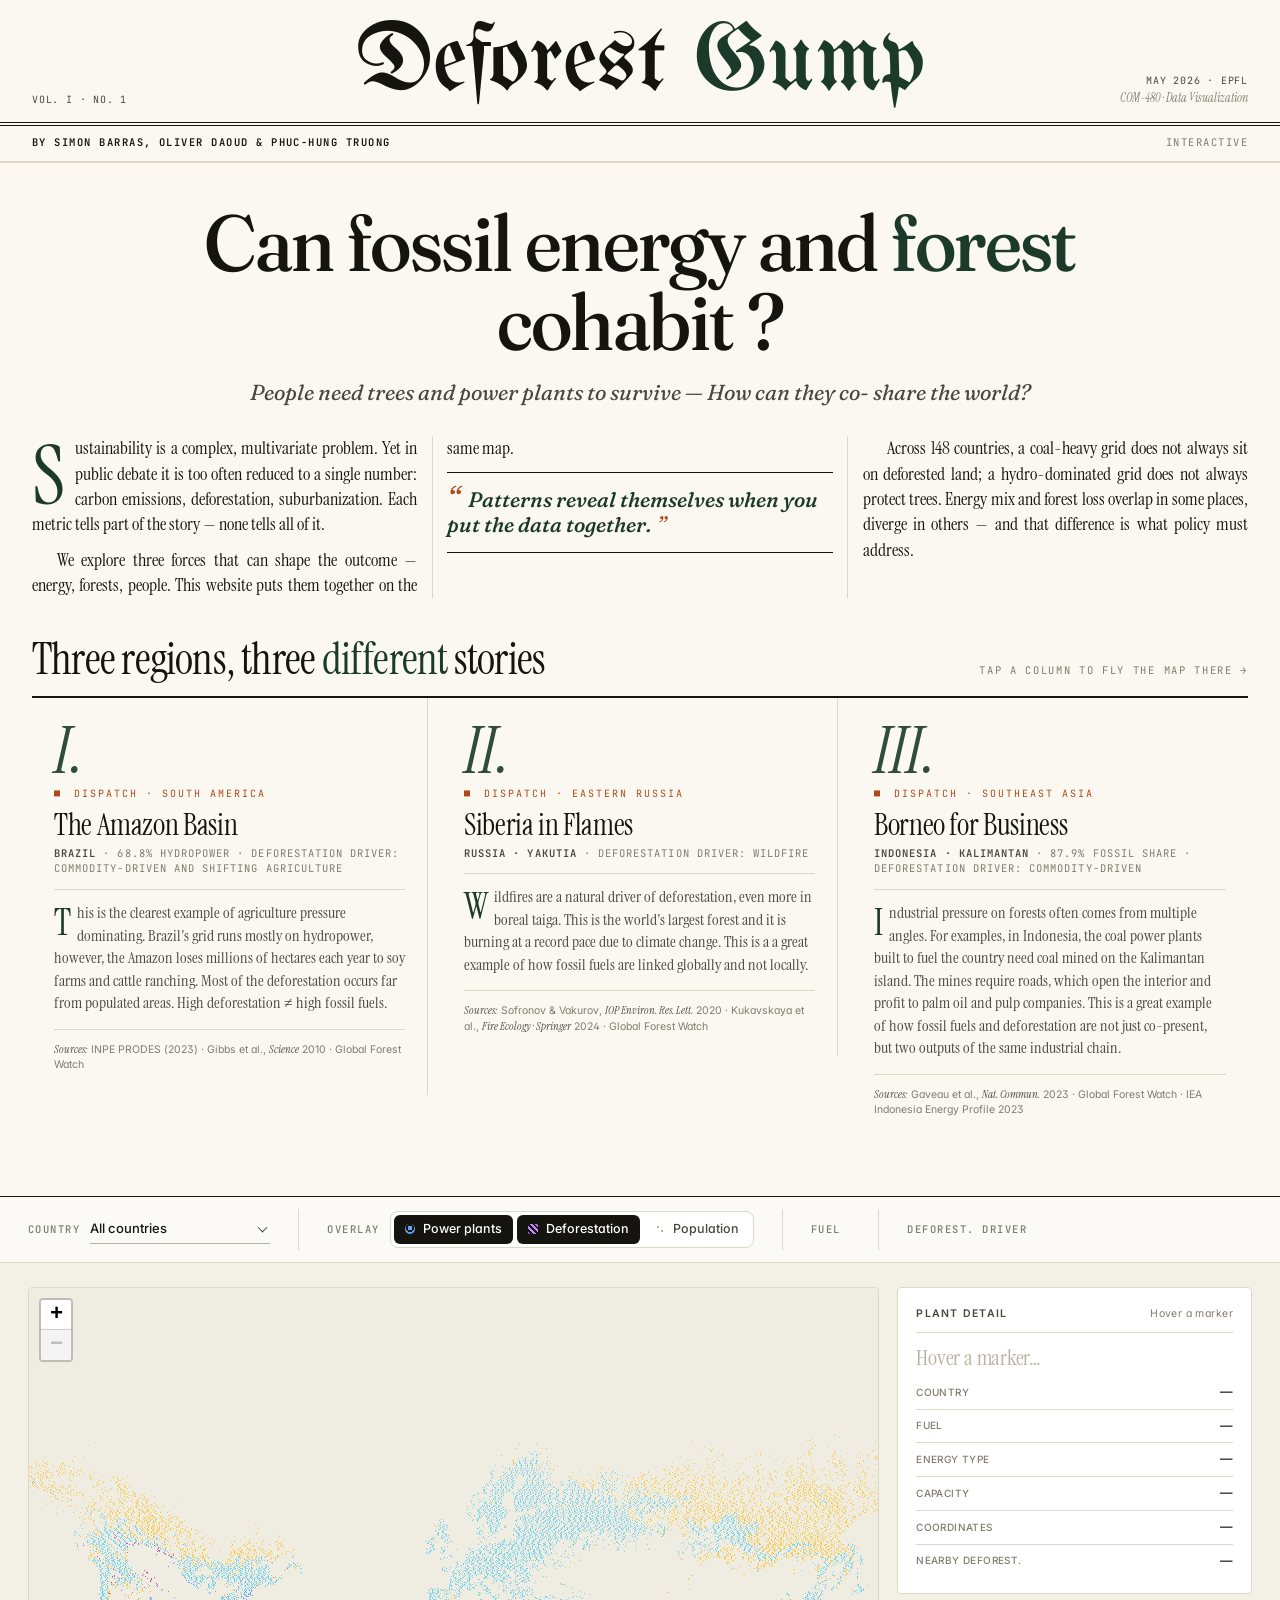
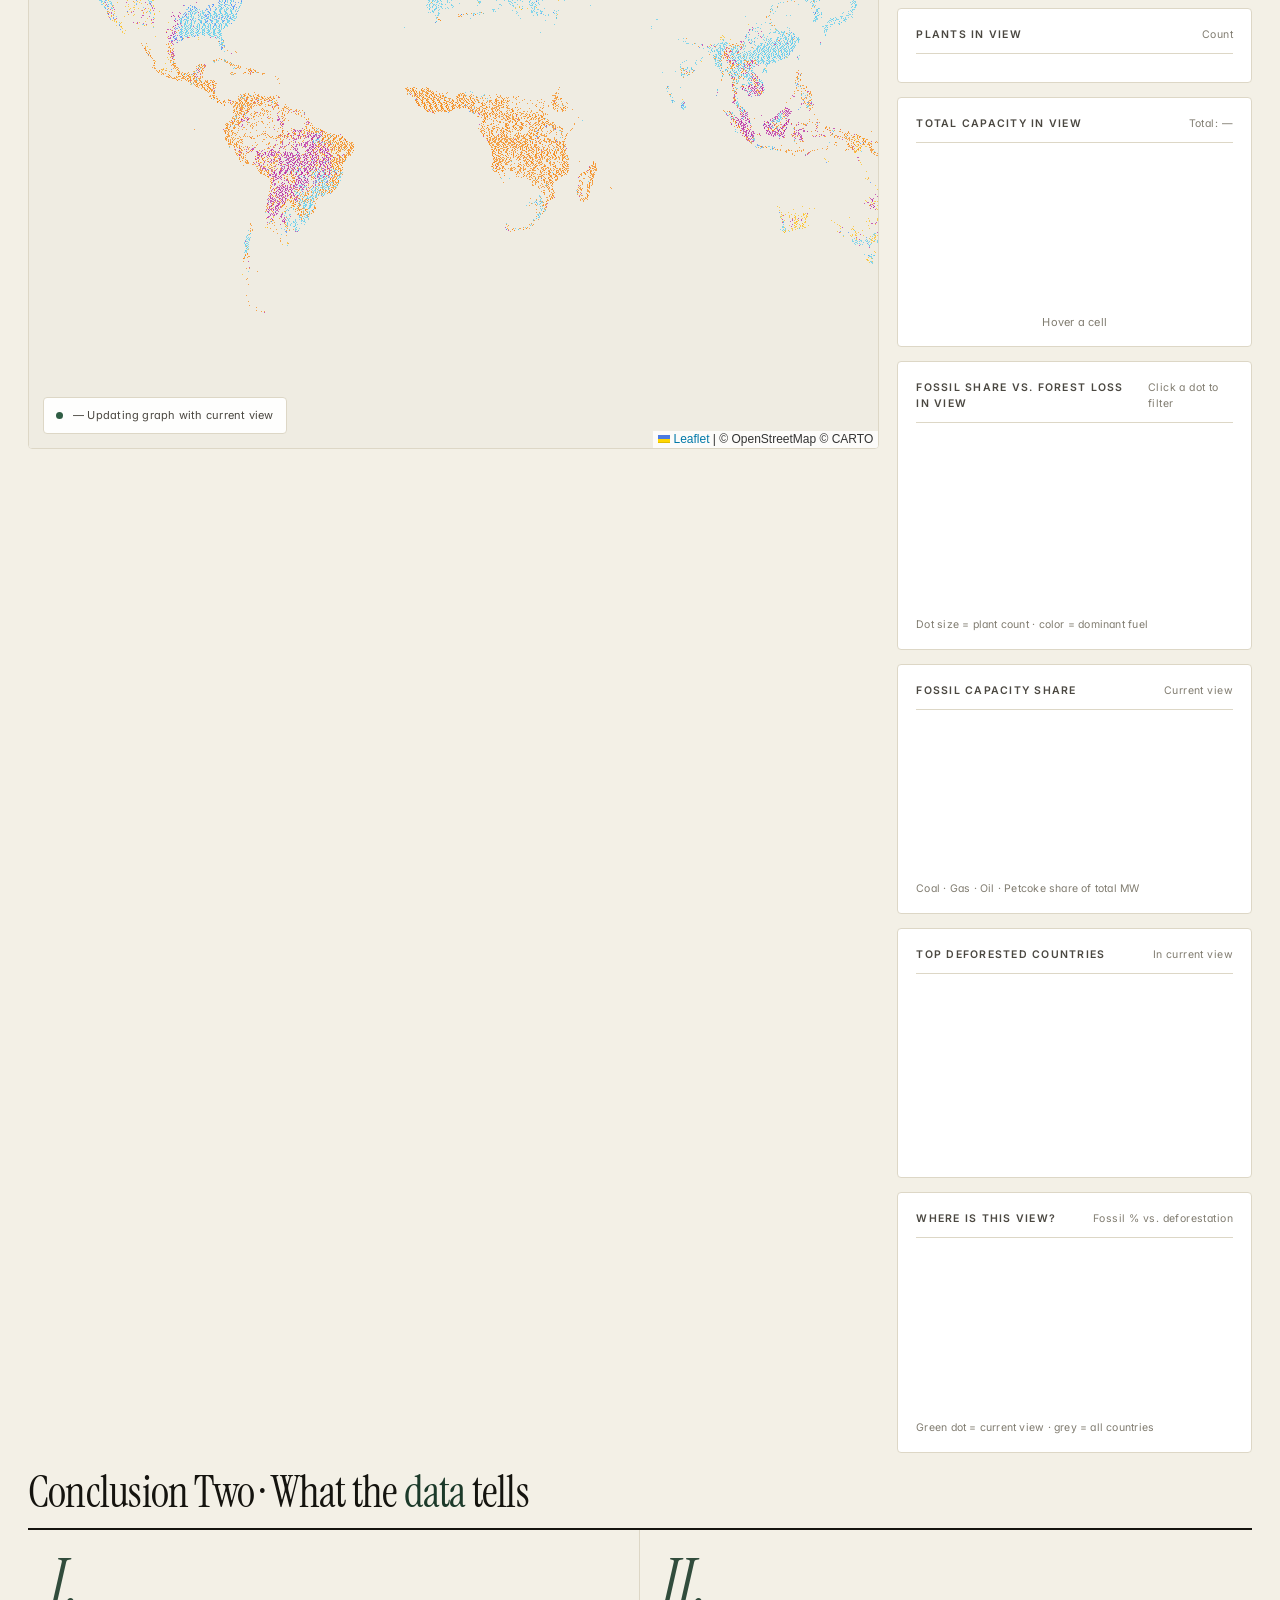
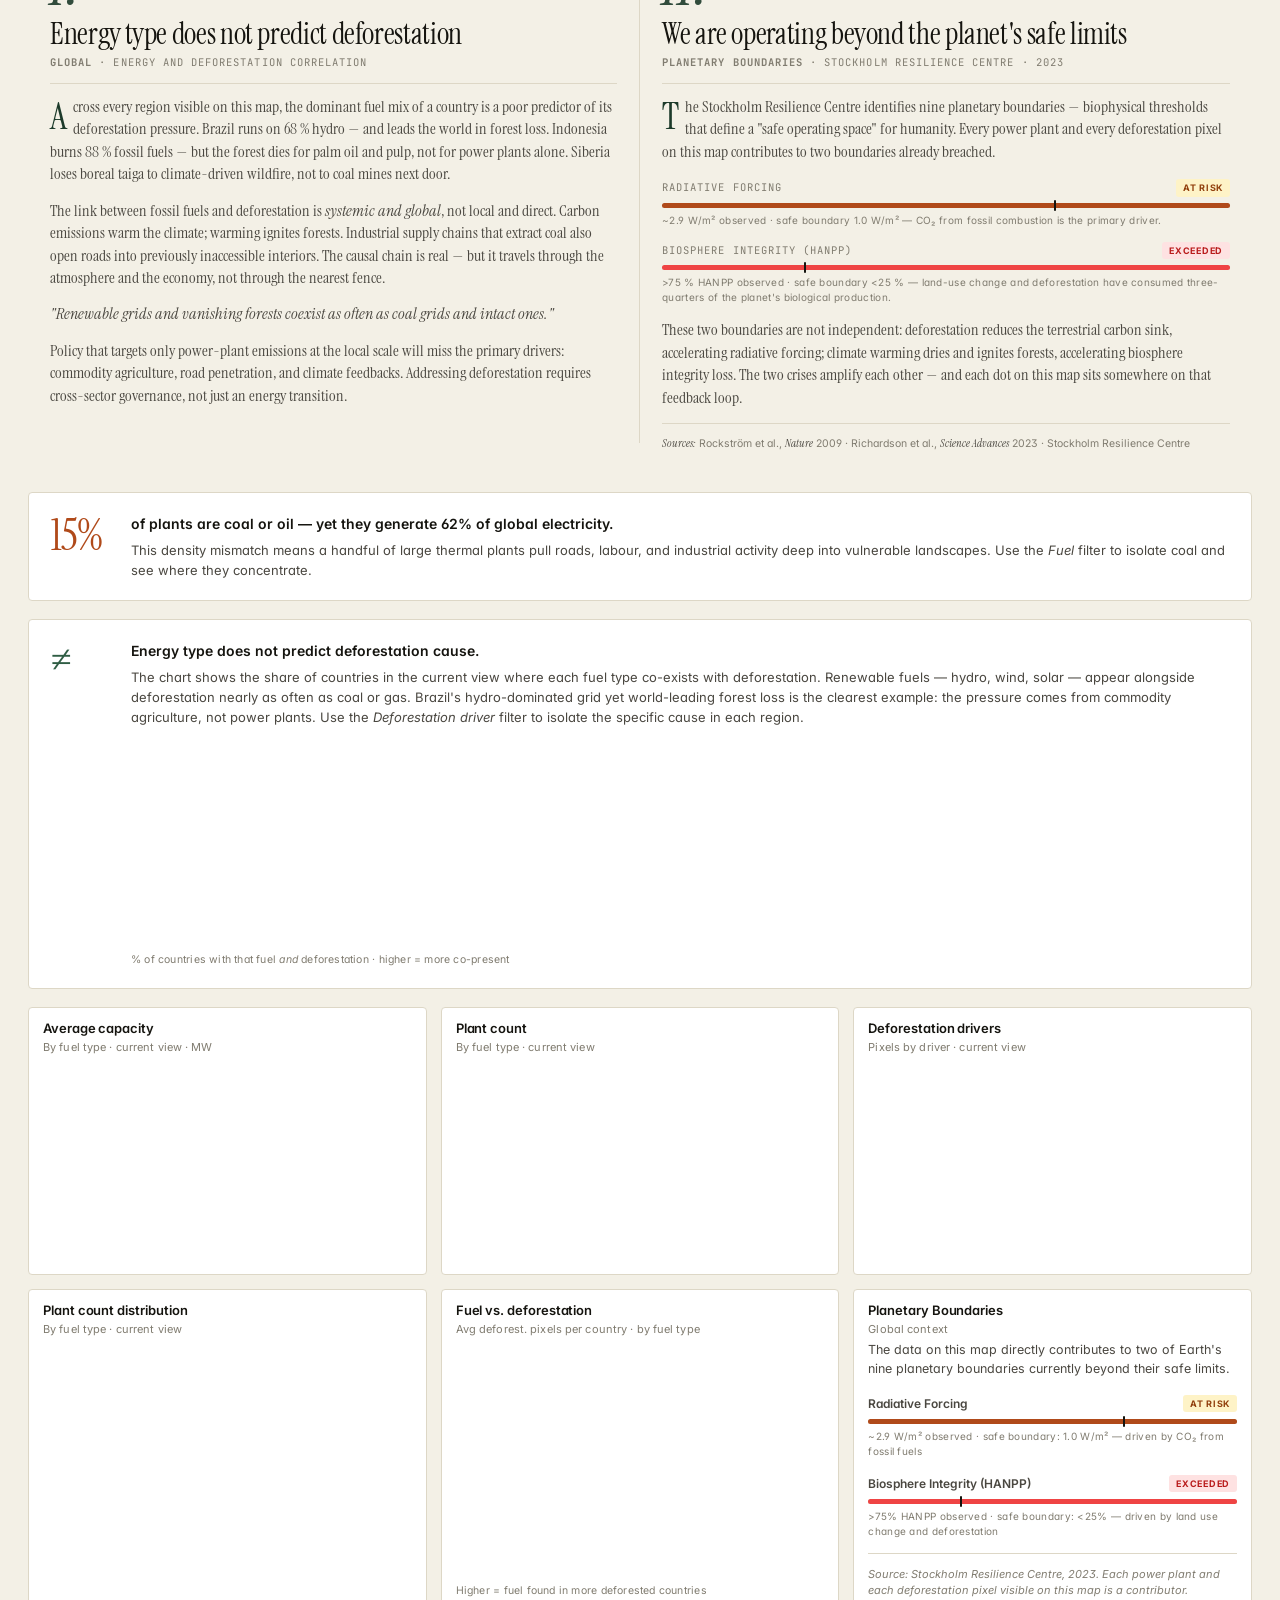
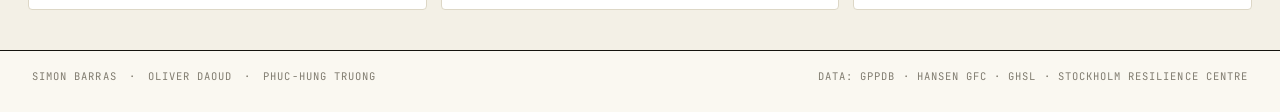
==== web/index.html @ 336debd8 "m" ====
<!doctype html>
<html lang="en">
  <head>
    <meta charset="utf-8" />
    <meta name="viewport" content="width=device-width, initial-scale=1.0" />
    <title>Deforest Gump · The Forest Dispatch</title>
    <meta
      name="author"
      content="Simon Barras, Oliver Daoud, Phuc-hung Truong"
    />

    <link rel="preconnect" href="https://fonts.googleapis.com" />
    <link rel="preconnect" href="https://fonts.gstatic.com" crossorigin />
    <link
      href="https://fonts.googleapis.com/css2?family=Fraunces:ital,opsz,wght@0,9..144,400;0,9..144,500;0,9..144,600;0,9..144,700;1,9..144,400;1,9..144,500;1,9..144,600&family=Instrument+Serif:ital@0;1&family=Inter:wght@400;500;600;700&family=JetBrains+Mono:wght@400;500&family=UnifrakturMaguntia&display=swap"
      rel="stylesheet"
    />
    <link
      rel="stylesheet"
      href="https://unpkg.com/leaflet@1.9.4/dist/leaflet.css"
    />
    <link rel="stylesheet" href="lib/leaflet.css" />
    <link rel="stylesheet" href="style.css" />
  </head>

  <body>
    <!-- Loading overlay -->
    <div id="loading">
      <div class="spinner"></div>
      <span>Loading power plant data…</span>
    </div>

    <!-- ── Newspaper Masthead ────────────────────────────────────────── -->
    <header class="masthead" data-screen-label="00 Masthead">
      <!-- Legacy nodes kept for any JS hooks -->
      <div class="brand">
        <span class="brand-name">Deforest <em>Gump</em></span>
      </div>
      <div class="masthead-meta">
        <span>EPFL · COM-480</span>
        <span class="meta-dot"></span>
        <span>2026</span>
      </div>

      <!-- The visible newspaper masthead -->
      <div class="paper-masthead" aria-hidden="false">
        <div class="pm-side">Vol.&nbsp;I · No.&nbsp;1<br /></div>
        <h1 class="pm-title">Deforest <em>Gump</em></h1>
        <div class="pm-side right">
          May&nbsp;2026 · EPFL<br />
          <em>COM-480 · Data Visualization</em>
        </div>
      </div>

      <div class="byline-strip">
        <div class="by">
          <strong
            >BY&nbsp;SIMON&nbsp;BARRAS,&nbsp;OLIVER&nbsp;DAOUD&nbsp;&amp;&nbsp;PHUC-HUNG&nbsp;TRUONG</strong
          >
        </div>
        <div class="meta">
          <span>Interactive</span>
        </div>
      </div>
    </header>

    <!-- ── Hero: Data Story as newspaper article ────────────────────── -->
    <div class="hero-section">
      <article class="article" data-screen-label="01 Data Story">
        <div class="headline-block">
          <h2 class="article-headline">
            Can fossil energy and <em>forest</em> cohabit ?
          </h2>
          <p class="article-deck">
            People need trees and power plants to survive — How can they co-
            share the world?
          </p>
        </div>

        <div class="article-body">
          <p class="lead dropcap">
            Sustainability is a complex, multivariate problem. Yet in public
            debate it is too often reduced to a single number: carbon emissions,
            deforestation, suburbanization. Each metric tells part of the story
            — none tells all of it.
          </p>
          <p>
            We explore three forces that can shape the outcome — energy,
            forests, people. This website puts them together on the same map.
          </p>

          <blockquote class="pullquote">
            Patterns reveal themselves when you put the data together.
          </blockquote>

          <p>
            Across 148 countries, a coal-heavy grid does not always sit on
            deforested land; a hydro-dominated grid does not always protect
            trees. Energy mix and forest loss overlap in some places, diverge in
            others — and that difference is what policy must address.
          </p>
        </div>

        <!-- ── Field reports (formerly story acts) ─────────────────── -->
        <section class="dispatches" data-screen-label="02 Field Reports">
          <div class="dispatches-head">
            <h3>Three regions, three <em>different</em> stories</h3>
            <span class="hint">Tap a column to fly the map there →</span>
          </div>

          <div class="dispatches-grid story-acts">
            <button
              class="dispatch act-card"
              data-lat="-5"
              data-lng="-55"
              data-zoom="5"
              data-country="Brazil"
            >
              <div class="dispatch-roman"><em>I.</em></div>
              <div class="dispatch-tag">Dispatch · South America</div>
              <h4 class="dispatch-title act-title">The Amazon Basin</h4>
              <div class="dispatch-dateline">
                <strong>Brazil</strong> · 68.8% hydropower · Deforestation
                driver: Commodity-driven and shifting agriculture
              </div>
              <p class="dispatch-desc act-desc">
                This is the clearest example of agriculture pressure dominating.
                Brazil's grid runs mostly on hydropower, however, the Amazon
                loses millions of hectares each year to soy farms and cattle
                ranching. Most of the deforestation occurs far from populated
                areas. High deforestation ≠ high fossil fuels.
              </p>
              <p class="dispatch-source act-source">
                <em>Sources:</em> INPE PRODES (2023) · Gibbs et al.,
                <em>Science</em> 2010 · Global Forest Watch
              </p>
              <span class="dispatch-cta">Read on the map →</span>
            </button>

            <button
              class="dispatch act-card"
              data-lat="62"
              data-lng="120"
              data-zoom="4"
              data-country="Russia"
              data-overlays="deforest"
            >
              <div class="dispatch-roman"><em>II.</em></div>
              <div class="dispatch-tag">Dispatch · Eastern Russia</div>
              <h4 class="dispatch-title act-title">Siberia in Flames</h4>
              <div class="dispatch-dateline">
                <strong>Russia · Yakutia</strong> · Deforestation driver:
                Wildfire
              </div>
              <p class="dispatch-desc act-desc">
                Wildfires are a natural driver of deforestation, even more in
                boreal taiga. This is the world's largest forest and it is
                burning at a record pace due to climate change. This is a a
                great example of how fossil fuels are linked globally and not
                locally.
              </p>
              <p class="dispatch-source act-source">
                <em>Sources:</em> Sofronov &amp; Vakurov,
                <em>IOP&nbsp;Environ.&nbsp;Res.&nbsp;Lett.</em> 2020 ·
                Kukavskaya et al., <em>Fire&nbsp;Ecology · Springer</em> 2024 ·
                Global Forest Watch
              </p>
              <span class="dispatch-cta">Read on the map →</span>
            </button>

            <button
              class="dispatch act-card"
              data-lat="0"
              data-lng="115"
              data-zoom="5"
              data-country="Indonesia"
              data-overlays="plants,deforest"
            >
              <div class="dispatch-roman"><em>III.</em></div>
              <div class="dispatch-tag">Dispatch · Southeast Asia</div>
              <h4 class="dispatch-title act-title">Borneo for Business</h4>
              <div class="dispatch-dateline">
                <strong>Indonesia · Kalimantan</strong> · 87.9% fossil share ·
                Deforestation driver: Commodity-driven
              </div>
              <p class="dispatch-desc act-desc">
                Industrial pressure on forests often comes from multiple angles.
                For examples, in Indonesia, the coal power plants built to fuel
                the country need coal mined on the Kalimantan island. The mines
                require roads, which open the interior and profit to palm oil
                and pulp companies. This is a great example of how fossil fuels
                and deforestation are not just co-present, but two outputs of
                the same industrial chain.
              </p>
              <p class="dispatch-source act-source">
                <em>Sources:</em> Gaveau et al., <em>Nat.&nbsp;Commun.</em> 2023
                · Global Forest Watch · IEA Indonesia Energy Profile 2023
              </p>
              <span class="dispatch-cta">Read on the map →</span>
            </button>
          </div>
        </section>
      </article>
    </div>
    <!-- /.hero-section -->

    <!-- ── Toolbar / filters ─────────────────────────────────────────────── -->
    <div id="controls" class="toolbar">
      <div class="tool">
        <span class="tool-label">Country</span>
        <div class="select-wrap">
          <select id="country-select">
            <option value="ALL">All countries</option>
          </select>
        </div>
      </div>

      <div class="tool-divider"></div>

      <div class="tool">
        <span class="tool-label">Overlay</span>
        <div class="toggle-row toggle-group">
          <button id="plants-toggle" class="tgl active" data-overlay="plants">
            <span class="glyph toggle-icon"></span>
            Power plants
            <span class="toggle-pill"></span>
          </button>
          <button id="deforest-toggle" class="tgl" data-overlay="deforest">
            <span class="glyph toggle-icon"></span>
            Deforestation
            <span class="toggle-pill"></span>
          </button>
          <button id="population-toggle" class="tgl" data-overlay="population">
            <span class="glyph toggle-icon"></span>
            Population
            <span class="toggle-pill"></span>
          </button>
        </div>
      </div>

      <div class="tool-divider" id="fuel-divider"></div>

      <div class="tool" id="fuel-tool">
        <span class="tool-label">Fuel</span>
        <div class="chips fuel-chips" id="fuel-chips">
          <!-- populated by JS -->
        </div>
      </div>

      <div class="tool-divider hidden" id="driver-divider"></div>
      <div class="tool driver-tool hidden" id="driver-tool">
        <span class="tool-label">Deforest. driver</span>
        <div class="chips" id="driver-chips"></div>
      </div>

      <div class="tool-divider hidden" id="population-divider"></div>
      <div class="tool hidden" id="population-tool">
        <span class="tool-label">Population</span>
        <div class="pop-filter">
          <div class="pop-gradient-wrap">
            <div class="pop-gradient-bar" id="pop-gradient-bar"></div>
            <input
              type="range"
              id="population-slider"
              class="pop-slider"
              min="0"
              max="100"
              value="0"
              step="1"
            />
          </div>
          <span class="pop-threshold-label" id="pop-threshold-label">All</span>
        </div>
      </div>
    </div>

    <main>
      <!-- ── Map + side panel ────────────────────────────────────────────── -->
      <section class="top-row">
        <div id="map-wrapper" class="map-card">
          <div id="map"></div>
          <div class="map-foot">
            <span class="pulse"></span>
            <span
              ><span id="visible-count">—</span> Updating graph with current
              view</span
            >
          </div>
        </div>

        <div id="side-panel" class="side">
          <div class="panel-card card" id="plant-detail-card">
            <div class="card-head">
              <h3 class="card-title">Plant detail</h3>
              <span class="card-meta" id="detail-meta">Hover a marker</span>
            </div>
            <div id="detail-content">
              <div class="detail-name detail-empty">Hover a marker…</div>
              <div class="detail-row">
                <span class="detail-key">Country</span>
                <span class="detail-val detail-empty">—</span>
              </div>
              <div class="detail-row">
                <span class="detail-key">Fuel</span>
                <span class="detail-val detail-empty">—</span>
              </div>
              <div class="detail-row">
                <span class="detail-key">Energy type</span>
                <span class="detail-val detail-empty">—</span>
              </div>
              <div class="detail-row">
                <span class="detail-key">Capacity</span>
                <span class="detail-val detail-empty">—</span>
              </div>
              <div class="detail-row">
                <span class="detail-key">Coordinates</span>
                <span class="detail-val detail-empty">—</span>
              </div>
              <div class="detail-row">
                <span class="detail-key">Nearby deforest.</span>
                <span class="detail-val detail-empty">—</span>
              </div>
            </div>
          </div>

          <div class="panel-card card hidden" id="deforest-stats">
            <div class="card-head">
              <h3 class="card-title">Deforestation in view</h3>
              <span class="card-meta">Count</span>
            </div>
            <div id="deforest-stats-rows"></div>
          </div>

          <div class="panel-card card" id="plant-stats">
            <div class="card-head">
              <h3 class="card-title">Plants in view</h3>
              <span class="card-meta">Count</span>
            </div>
            <div id="plant-stats-rows"></div>
          </div>

          <div class="panel-card card chart-card" id="total-capacity-card">
            <div class="card-head">
              <h3 class="card-title">Total Capacity in view</h3>
              <span class="card-meta"
                >Total:
                <span id="total-mw">—</span>
              </span>
            </div>
            <svg
              id="plot-3"
              viewBox="0 0 260 120"
              preserveAspectRatio="xMidYMid meet"
            ></svg>
            <div id="treemap-label" class="treemap-label">Hover a cell</div>
          </div>

          <div class="panel-card card chart-card" id="fossil-forest-card">
            <div class="card-head">
              <h3 class="card-title">Fossil share vs. forest loss in view</h3>
              <span class="card-meta">Click a dot to filter</span>
            </div>
            <svg
              id="plot-4"
              viewBox="0 0 260 140"
              preserveAspectRatio="xMidYMid meet"
            ></svg>
            <div class="chart-hint chart-foot">
              Dot size = plant count · color = dominant fuel
            </div>
          </div>

          <div class="panel-card card chart-card" id="fossil-share-card">
            <div class="card-head">
              <h3 class="card-title">Fossil capacity share</h3>
              <span class="card-meta">Current view</span>
            </div>
            <svg
              id="plot-7"
              viewBox="0 0 260 110"
              preserveAspectRatio="xMidYMid meet"
            ></svg>
            <div class="chart-hint chart-foot">
              Coal · Gas · Oil · Petcoke share of total MW
            </div>
          </div>

          <div class="panel-card card chart-card" id="top-deforest-card">
            <div class="card-head">
              <h3 class="card-title">Top deforested countries</h3>
              <span class="card-meta">In current view</span>
            </div>
            <svg
              id="plot-8"
              viewBox="0 0 260 130"
              preserveAspectRatio="xMidYMid meet"
            ></svg>
          </div>

          <div class="panel-card card chart-card" id="where-view-card">
            <div class="card-head">
              <h3 class="card-title">Where is this view?</h3>
              <span class="card-meta">Fossil % vs. deforestation</span>
            </div>
            <svg
              id="plot-10"
              viewBox="0 0 260 130"
              preserveAspectRatio="xMidYMid meet"
            ></svg>
            <div class="chart-hint chart-foot">
              Green dot = current view · grey = all countries
            </div>
          </div>
        </div>
      </section>

      <!-- ── Conclusion ───────────────────────────────────────────────────── -->
      <section class="conclusion-section" data-screen-label="03 Conclusion">
        <div class="conclusion-header">
          <h3 class="conclusion-title">
            Conclusion Two · What the <em>data</em> tells
          </h3>
        </div>

        <div class="conclusion-axes">
          <!-- Axis I -->
          <article class="conclusion-axis">
            <div class="axis-roman"><em>I.</em></div>
            <h4 class="axis-title">
              Energy type does not predict deforestation
            </h4>
            <div class="axis-dateline">
              <strong>Global</strong> · energy and deforestation correlation
            </div>
            <p class="axis-body">
              Across every region visible on this map, the dominant fuel mix of
              a country is a poor predictor of its deforestation pressure.
              Brazil runs on 68 % hydro — and leads the world in forest loss.
              Indonesia burns 88 % fossil fuels — but the forest dies for palm
              oil and pulp, not for power plants alone. Siberia loses boreal
              taiga to climate-driven wildfire, not to coal mines next door.
            </p>
            <p class="axis-body">
              The link between fossil fuels and deforestation is
              <em>systemic and global</em>, not local and direct. Carbon
              emissions warm the climate; warming ignites forests. Industrial
              supply chains that extract coal also open roads into previously
              inaccessible interiors. The causal chain is real — but it travels
              through the atmosphere and the economy, not through the nearest
              fence.
            </p>
            <blockquote class="axis-pullquote">
              "Renewable grids and vanishing forests coexist as often as coal
              grids and intact ones."
            </blockquote>
            <p class="axis-body">
              Policy that targets only power-plant emissions at the local scale
              will miss the primary drivers: commodity agriculture, road
              penetration, and climate feedbacks. Addressing deforestation
              requires cross-sector governance, not just an energy transition.
            </p>
          </article>

          <!-- Axis II -->
          <article class="conclusion-axis">
            <div class="axis-roman"><em>II.</em></div>
            <h4 class="axis-title">
              We are operating beyond the planet's safe limits
            </h4>
            <div class="axis-dateline">
              <strong>Planetary Boundaries</strong> · Stockholm Resilience
              Centre · 2023
            </div>
            <p class="axis-body">
              The Stockholm Resilience Centre identifies nine planetary
              boundaries — biophysical thresholds that define a "safe operating
              space" for humanity. Every power plant and every deforestation
              pixel on this map contributes to two boundaries already breached.
            </p>
            <div class="axis-pb-list">
              <div class="axis-pb-item">
                <div class="axis-pb-head">
                  <span class="axis-pb-name">Radiative Forcing</span>
                  <span class="pb-badge pb-badge--warn">At risk</span>
                </div>
                <div class="pb-bar-track">
                  <div class="pb-bar-fill" style="width: 100%"></div>
                  <div class="pb-bar-limit" style="left: 69%"></div>
                </div>
                <p class="pb-note">
                  ~2.9 W/m² observed · safe boundary 1.0 W/m² — CO₂ from fossil
                  combustion is the primary driver.
                </p>
              </div>
              <div class="axis-pb-item">
                <div class="axis-pb-head">
                  <span class="axis-pb-name">Biosphere Integrity (HANPP)</span>
                  <span class="pb-badge pb-badge--exceeded">Exceeded</span>
                </div>
                <div class="pb-bar-track">
                  <div
                    class="pb-bar-fill pb-bar-fill--exceeded"
                    style="width: 100%"
                  ></div>
                  <div class="pb-bar-limit" style="left: 25%"></div>
                </div>
                <p class="pb-note">
                  &gt;75 % HANPP observed · safe boundary &lt;25 % — land-use
                  change and deforestation have consumed three-quarters of the
                  planet's biological production.
                </p>
              </div>
            </div>
            <p class="axis-body">
              These two boundaries are not independent: deforestation reduces
              the terrestrial carbon sink, accelerating radiative forcing;
              climate warming dries and ignites forests, accelerating biosphere
              integrity loss. The two crises amplify each other — and each dot
              on this map sits somewhere on that feedback loop.
            </p>
            <p class="axis-footer">
              <em>Sources:</em> Rockström et al., <em>Nature</em> 2009 ·
              Richardson et al., <em>Science Advances</em> 2023 · Stockholm
              Resilience Centre
            </p>
          </article>
        </div>
      </section>

      <!-- ── Narrative insight strip ────────────────────────────────────── -->
      <section class="insight-row">
        <div class="insight-card">
          <div class="insight-num">15%</div>
          <div class="insight-text">
            <strong
              >of plants are coal or oil — yet they generate 62% of global
              electricity.</strong
            >
            <p>
              This density mismatch means a handful of large thermal plants pull
              roads, labour, and industrial activity deep into vulnerable
              landscapes. Use the <em>Fuel</em> filter to isolate coal and see
              where they concentrate.
            </p>
          </div>
        </div>
        <div class="insight-card insight-card--wide">
          <div class="insight-num insight-num--forest">≠</div>
          <div class="insight-text">
            <strong>Energy type does not predict deforestation cause.</strong>
            <p>
              The chart shows the share of countries in the current view where
              each fuel type co-exists with deforestation. Renewable fuels —
              hydro, wind, solar — appear alongside deforestation nearly as
              often as coal or gas. Brazil's hydro-dominated grid yet
              world-leading forest loss is the clearest example: the pressure
              comes from commodity agriculture, not power plants. Use the
              <em>Deforestation driver</em> filter to isolate the specific cause
              in each region.
            </p>
            <div class="insight-chart-wrap">
              <svg
                id="plot-11"
                viewBox="0 0 260 140"
                preserveAspectRatio="xMidYMid meet"
              ></svg>
              <div class="chart-hint chart-foot">
                % of countries with that fuel <em>and</em> deforestation ·
                higher = more co-present
              </div>
            </div>
          </div>
        </div>
      </section>

      <!-- ── Charts ─────────────────────────────────────────────────────── -->
      <section class="charts-grid">
        <div class="chart-card">
          <div class="head">
            <div class="chart-title title">Average capacity</div>
            <div class="subtitle">By fuel type · current view · MW</div>
          </div>
          <svg
            id="plot-1"
            viewBox="0 0 260 140"
            preserveAspectRatio="xMidYMid meet"
          ></svg>
        </div>

        <div class="chart-card">
          <div class="head">
            <div class="chart-title title">Plant count</div>
            <div class="subtitle">By fuel type · current view</div>
          </div>
          <svg
            id="plot-2"
            viewBox="0 0 260 140"
            preserveAspectRatio="xMidYMid meet"
          ></svg>
        </div>

        <div class="chart-card">
          <div class="head">
            <div class="chart-title title">Deforestation drivers</div>
            <div class="subtitle">Pixels by driver · current view</div>
          </div>
          <svg
            id="plot-5"
            viewBox="0 0 260 140"
            preserveAspectRatio="xMidYMid meet"
          ></svg>
        </div>

        <div class="chart-card">
          <div class="head">
            <div class="chart-title title">Plant count distribution</div>
            <div class="subtitle">By fuel type · current view</div>
          </div>
          <svg
            id="plot-6"
            viewBox="0 0 260 140"
            preserveAspectRatio="xMidYMid meet"
          ></svg>
        </div>

        <div class="chart-card">
          <div class="head">
            <div class="chart-title title">Fuel vs. deforestation</div>
            <div class="subtitle">
              Avg deforest. pixels per country · by fuel type
            </div>
          </div>
          <svg
            id="plot-9"
            viewBox="0 0 260 140"
            preserveAspectRatio="xMidYMid meet"
          ></svg>
          <div class="chart-hint chart-foot">
            Higher = fuel found in more deforested countries
          </div>
        </div>

        <div class="chart-card" id="pb-card">
          <div class="head">
            <div class="chart-title title">Planetary Boundaries</div>
            <div class="subtitle">Global context</div>
          </div>
          <p class="pb-intro">
            The data on this map directly contributes to two of Earth's nine
            planetary boundaries currently beyond their safe limits.
          </p>
          <div class="pb-item">
            <div class="pb-item-head">
              <span class="pb-name">Radiative Forcing</span>
              <span class="pb-badge pb-badge--warn">At risk</span>
            </div>
            <div class="pb-bar-track">
              <div class="pb-bar-fill" style="width: 100%"></div>
              <div class="pb-bar-limit" style="left: 69%"></div>
            </div>
            <div class="pb-note">
              ~2.9 W/m² observed · safe boundary: 1.0 W/m² — driven by CO₂ from
              fossil fuels
            </div>
          </div>
          <div class="pb-item">
            <div class="pb-item-head">
              <span class="pb-name">Biosphere Integrity (HANPP)</span>
              <span class="pb-badge pb-badge--exceeded">Exceeded</span>
            </div>
            <div class="pb-bar-track">
              <div
                class="pb-bar-fill pb-bar-fill--exceeded"
                style="width: 100%"
              ></div>
              <div class="pb-bar-limit" style="left: 25%"></div>
            </div>
            <div class="pb-note">
              &gt;75% HANPP observed · safe boundary: &lt;25% — driven by land
              use change and deforestation
            </div>
          </div>
          <p class="pb-footer">
            Source: Stockholm Resilience Centre, 2023. Each power plant and each
            deforestation pixel visible on this map is a contributor.
          </p>
        </div>
      </section>
    </main>

    <footer class="colophon">
      <div class="pad">
        <span>Simon Barras</span><span>·</span> <span>Oliver Daoud</span
        ><span>·</span>
        <span>Phuc-hung Truong</span>
      </div>
      <div class="pad">
        <span
          >Data: GPPDB · Hansen GFC · GHSL · Stockholm Resilience Centre</span
        >
      </div>
    </footer>

    <script src="https://unpkg.com/leaflet@1.9.4/dist/leaflet.js"></script>
    <script src="https://unpkg.com/d3@7/dist/d3.min.js"></script>
    <script src="lib/leaflet.js"></script>
    <script src="lib/d3.min.js"></script>
    <script type="module" src="js/app.js"></script>
  </body>
</html>
---- web/lib/leaflet.css ----
/* required styles */

.leaflet-pane,
.leaflet-tile,
.leaflet-marker-icon,
.leaflet-marker-shadow,
.leaflet-tile-container,
.leaflet-pane > svg,
.leaflet-pane > canvas,
.leaflet-zoom-box,
.leaflet-image-layer,
.leaflet-layer {
	position: absolute;
	left: 0;
	top: 0;
	}
.leaflet-container {
	overflow: hidden;
	}
.leaflet-tile,
.leaflet-marker-icon,
.leaflet-marker-shadow {
	-webkit-user-select: none;
	   -moz-user-select: none;
	        user-select: none;
	  -webkit-user-drag: none;
	}
/* Prevents IE11 from highlighting tiles in blue */
.leaflet-tile::selection {
	background: transparent;
}
/* Safari renders non-retina tile on retina better with this, but Chrome is worse */
.leaflet-safari .leaflet-tile {
	image-rendering: -webkit-optimize-contrast;
	}
/* hack that prevents hw layers "stretching" when loading new tiles */
.leaflet-safari .leaflet-tile-container {
	width: 1600px;
	height: 1600px;
	-webkit-transform-origin: 0 0;
	}
.leaflet-marker-icon,
.leaflet-marker-shadow {
	display: block;
	}
/* .leaflet-container svg: reset svg max-width decleration shipped in Joomla! (joomla.org) 3.x */
/* .leaflet-container img: map is broken in FF if you have max-width: 100% on tiles */
.leaflet-container .leaflet-overlay-pane svg {
	max-width: none !important;
	max-height: none !important;
	}
.leaflet-container .leaflet-marker-pane img,
.leaflet-container .leaflet-shadow-pane img,
.leaflet-container .leaflet-tile-pane img,
.leaflet-container img.leaflet-image-layer,
.leaflet-container .leaflet-tile {
	max-width: none !important;
	max-height: none !important;
	width: auto;
	padding: 0;
	}

.leaflet-container img.leaflet-tile {
	/* See: https://bugs.chromium.org/p/chromium/issues/detail?id=600120 */
	mix-blend-mode: plus-lighter;
}

.leaflet-container.leaflet-touch-zoom {
	-ms-touch-action: pan-x pan-y;
	touch-action: pan-x pan-y;
	}
.leaflet-container.leaflet-touch-drag {
	-ms-touch-action: pinch-zoom;
	/* Fallback for FF which doesn't support pinch-zoom */
	touch-action: none;
	touch-action: pinch-zoom;
}
.leaflet-container.leaflet-touch-drag.leaflet-touch-zoom {
	-ms-touch-action: none;
	touch-action: none;
}
.leaflet-container {
	-webkit-tap-highlight-color: transparent;
}
.leaflet-container a {
	-webkit-tap-highlight-color: rgba(51, 181, 229, 0.4);
}
.leaflet-tile {
	filter: inherit;
	visibility: hidden;
	}
.leaflet-tile-loaded {
	visibility: inherit;
	}
.leaflet-zoom-box {
	width: 0;
	height: 0;
	-moz-box-sizing: border-box;
	     box-sizing: border-box;
	z-index: 800;
	}
/* workaround for https://bugzilla.mozilla.org/show_bug.cgi?id=888319 */
.leaflet-overlay-pane svg {
	-moz-user-select: none;
	}

.leaflet-pane         { z-index: 400; }

.leaflet-tile-pane    { z-index: 200; }
.leaflet-overlay-pane { z-index: 400; }
.leaflet-shadow-pane  { z-index: 500; }
.leaflet-marker-pane  { z-index: 600; }
.leaflet-tooltip-pane   { z-index: 650; }
.leaflet-popup-pane   { z-index: 700; }

.leaflet-map-pane canvas { z-index: 100; }
.leaflet-map-pane svg    { z-index: 200; }

.leaflet-vml-shape {
	width: 1px;
	height: 1px;
	}
.lvml {
	behavior: url(#default#VML);
	display: inline-block;
	position: absolute;
	}


/* control positioning */

.leaflet-control {
	position: relative;
	z-index: 800;
	pointer-events: visiblePainted; /* IE 9-10 doesn't have auto */
	pointer-events: auto;
	}
.leaflet-top,
.leaflet-bottom {
	position: absolute;
	z-index: 1000;
	pointer-events: none;
	}
.leaflet-top {
	top: 0;
	}
.leaflet-right {
	right: 0;
	}
.leaflet-bottom {
	bottom: 0;
	}
.leaflet-left {
	left: 0;
	}
.leaflet-control {
	float: left;
	clear: both;
	}
.leaflet-right .leaflet-control {
	float: right;
	}
.leaflet-top .leaflet-control {
	margin-top: 10px;
	}
.leaflet-bottom .leaflet-control {
	margin-bottom: 10px;
	}
.leaflet-left .leaflet-control {
	margin-left: 10px;
	}
.leaflet-right .leaflet-control {
	margin-right: 10px;
	}


/* zoom and fade animations */

.leaflet-fade-anim .leaflet-popup {
	opacity: 0;
	-webkit-transition: opacity 0.2s linear;
	   -moz-transition: opacity 0.2s linear;
	        transition: opacity 0.2s linear;
	}
.leaflet-fade-anim .leaflet-map-pane .leaflet-popup {
	opacity: 1;
	}
.leaflet-zoom-animated {
	-webkit-transform-origin: 0 0;
	    -ms-transform-origin: 0 0;
	        transform-origin: 0 0;
	}
svg.leaflet-zoom-animated {
	will-change: transform;
}

.leaflet-zoom-anim .leaflet-zoom-animated {
	-webkit-transition: -webkit-transform 0.25s cubic-bezier(0,0,0.25,1);
	   -moz-transition:    -moz-transform 0.25s cubic-bezier(0,0,0.25,1);
	        transition:         transform 0.25s cubic-bezier(0,0,0.25,1);
	}
.leaflet-zoom-anim .leaflet-tile,
.leaflet-pan-anim .leaflet-tile {
	-webkit-transition: none;
	   -moz-transition: none;
	        transition: none;
	}

.leaflet-zoom-anim .leaflet-zoom-hide {
	visibility: hidden;
	}


/* cursors */

.leaflet-interactive {
	cursor: pointer;
	}
.leaflet-grab {
	cursor: -webkit-grab;
	cursor:    -moz-grab;
	cursor:         grab;
	}
.leaflet-crosshair,
.leaflet-crosshair .leaflet-interactive {
	cursor: crosshair;
	}
.leaflet-popup-pane,
.leaflet-control {
	cursor: auto;
	}
.leaflet-dragging .leaflet-grab,
.leaflet-dragging .leaflet-grab .leaflet-interactive,
.leaflet-dragging .leaflet-marker-draggable {
	cursor: move;
	cursor: -webkit-grabbing;
	cursor:    -moz-grabbing;
	cursor:         grabbing;
	}

/* marker & overlays interactivity */
.leaflet-marker-icon,
.leaflet-marker-shadow,
.leaflet-image-layer,
.leaflet-pane > svg path,
.leaflet-tile-container {
	pointer-events: none;
	}

.leaflet-marker-icon.leaflet-interactive,
.leaflet-image-layer.leaflet-interactive,
.leaflet-pane > svg path.leaflet-interactive,
svg.leaflet-image-layer.leaflet-interactive path {
	pointer-events: visiblePainted; /* IE 9-10 doesn't have auto */
	pointer-events: auto;
	}

/* visual tweaks */

.leaflet-container {
	background: #ddd;
	outline-offset: 1px;
	}
.leaflet-container a {
	color: #0078A8;
	}
.leaflet-zoom-box {
	border: 2px dotted #38f;
	background: rgba(255,255,255,0.5);
	}


/* general typography */
.leaflet-container {
	font-family: "Helvetica Neue", Arial, Helvetica, sans-serif;
	font-size: 12px;
	font-size: 0.75rem;
	line-height: 1.5;
	}


/* general toolbar styles */

.leaflet-bar {
	box-shadow: 0 1px 5px rgba(0,0,0,0.65);
	border-radius: 4px;
	}
.leaflet-bar a {
	background-color: #fff;
	border-bottom: 1px solid #ccc;
	width: 26px;
	height: 26px;
	line-height: 26px;
	display: block;
	text-align: center;
	text-decoration: none;
	color: black;
	}
.leaflet-bar a,
.leaflet-control-layers-toggle {
	background-position: 50% 50%;
	background-repeat: no-repeat;
	display: block;
	}
.leaflet-bar a:hover,
.leaflet-bar a:focus {
	background-color: #f4f4f4;
	}
.leaflet-bar a:first-child {
	border-top-left-radius: 4px;
	border-top-right-radius: 4px;
	}
.leaflet-bar a:last-child {
	border-bottom-left-radius: 4px;
	border-bottom-right-radius: 4px;
	border-bottom: none;
	}
.leaflet-bar a.leaflet-disabled {
	cursor: default;
	background-color: #f4f4f4;
	color: #bbb;
	}

.leaflet-touch .leaflet-bar a {
	width: 30px;
	height: 30px;
	line-height: 30px;
	}
.leaflet-touch .leaflet-bar a:first-child {
	border-top-left-radius: 2px;
	border-top-right-radius: 2px;
	}
.leaflet-touch .leaflet-bar a:last-child {
	border-bottom-left-radius: 2px;
	border-bottom-right-radius: 2px;
	}

/* zoom control */

.leaflet-control-zoom-in,
.leaflet-control-zoom-out {
	font: bold 18px 'Lucida Console', Monaco, monospace;
	text-indent: 1px;
	}

.leaflet-touch .leaflet-control-zoom-in, .leaflet-touch .leaflet-control-zoom-out  {
	font-size: 22px;
	}


/* layers control */

.leaflet-control-layers {
	box-shadow: 0 1px 5px rgba(0,0,0,0.4);
	background: #fff;
	border-radius: 5px;
	}
.leaflet-control-layers-toggle {
	background-image: url(images/layers.png);
	width: 36px;
	height: 36px;
	}
.leaflet-retina .leaflet-control-layers-toggle {
	background-image: url(images/layers-2x.png);
	background-size: 26px 26px;
	}
.leaflet-touch .leaflet-control-layers-toggle {
	width: 44px;
	height: 44px;
	}
.leaflet-control-layers .leaflet-control-layers-list,
.leaflet-control-layers-expanded .leaflet-control-layers-toggle {
	display: none;
	}
.leaflet-control-layers-expanded .leaflet-control-layers-list {
	display: block;
	position: relative;
	}
.leaflet-control-layers-expanded {
	padding: 6px 10px 6px 6px;
	color: #333;
	background: #fff;
	}
.leaflet-control-layers-scrollbar {
	overflow-y: scroll;
	overflow-x: hidden;
	padding-right: 5px;
	}
.leaflet-control-layers-selector {
	margin-top: 2px;
	position: relative;
	top: 1px;
	}
.leaflet-control-layers label {
	display: block;
	font-size: 13px;
	font-size: 1.08333em;
	}
.leaflet-control-layers-separator {
	height: 0;
	border-top: 1px solid #ddd;
	margin: 5px -10px 5px -6px;
	}

/* Default icon URLs */
.leaflet-default-icon-path { /* used only in path-guessing heuristic, see L.Icon.Default */
	background-image: url(images/marker-icon.png);
	}


/* attribution and scale controls */

.leaflet-container .leaflet-control-attribution {
	background: #fff;
	background: rgba(255, 255, 255, 0.8);
	margin: 0;
	}
.leaflet-control-attribution,
.leaflet-control-scale-line {
	padding: 0 5px;
	color: #333;
	line-height: 1.4;
	}
.leaflet-control-attribution a {
	text-decoration: none;
	}
.leaflet-control-attribution a:hover,
.leaflet-control-attribution a:focus {
	text-decoration: underline;
	}
.leaflet-attribution-flag {
	display: inline !important;
	vertical-align: baseline !important;
	width: 1em;
	height: 0.6669em;
	}
.leaflet-left .leaflet-control-scale {
	margin-left: 5px;
	}
.leaflet-bottom .leaflet-control-scale {
	margin-bottom: 5px;
	}
.leaflet-control-scale-line {
	border: 2px solid #777;
	border-top: none;
	line-height: 1.1;
	padding: 2px 5px 1px;
	white-space: nowrap;
	-moz-box-sizing: border-box;
	     box-sizing: border-box;
	background: rgba(255, 255, 255, 0.8);
	text-shadow: 1px 1px #fff;
	}
.leaflet-control-scale-line:not(:first-child) {
	border-top: 2px solid #777;
	border-bottom: none;
	margin-top: -2px;
	}
.leaflet-control-scale-line:not(:first-child):not(:last-child) {
	border-bottom: 2px solid #777;
	}

.leaflet-touch .leaflet-control-attribution,
.leaflet-touch .leaflet-control-layers,
.leaflet-touch .leaflet-bar {
	box-shadow: none;
	}
.leaflet-touch .leaflet-control-layers,
.leaflet-touch .leaflet-bar {
	border: 2px solid rgba(0,0,0,0.2);
	background-clip: padding-box;
	}


/* popup */

.leaflet-popup {
	position: absolute;
	text-align: center;
	margin-bottom: 20px;
	}
.leaflet-popup-content-wrapper {
	padding: 1px;
	text-align: left;
	border-radius: 12px;
	}
.leaflet-popup-content {
	margin: 13px 24px 13px 20px;
	line-height: 1.3;
	font-size: 13px;
	font-size: 1.08333em;
	min-height: 1px;
	}
.leaflet-popup-content p {
	margin: 17px 0;
	margin: 1.3em 0;
	}
.leaflet-popup-tip-container {
	width: 40px;
	height: 20px;
	position: absolute;
	left: 50%;
	margin-top: -1px;
	margin-left: -20px;
	overflow: hidden;
	pointer-events: none;
	}
.leaflet-popup-tip {
	width: 17px;
	height: 17px;
	padding: 1px;

	margin: -10px auto 0;
	pointer-events: auto;

	-webkit-transform: rotate(45deg);
	   -moz-transform: rotate(45deg);
	    -ms-transform: rotate(45deg);
	        transform: rotate(45deg);
	}
.leaflet-popup-content-wrapper,
.leaflet-popup-tip {
	background: white;
	color: #333;
	box-shadow: 0 3px 14px rgba(0,0,0,0.4);
	}
.leaflet-container a.leaflet-popup-close-button {
	position: absolute;
	top: 0;
	right: 0;
	border: none;
	text-align: center;
	width: 24px;
	height: 24px;
	font: 16px/24px Tahoma, Verdana, sans-serif;
	color: #757575;
	text-decoration: none;
	background: transparent;
	}
.leaflet-container a.leaflet-popup-close-button:hover,
.leaflet-container a.leaflet-popup-close-button:focus {
	color: #585858;
	}
.leaflet-popup-scrolled {
	overflow: auto;
	}

.leaflet-oldie .leaflet-popup-content-wrapper {
	-ms-zoom: 1;
	}
.leaflet-oldie .leaflet-popup-tip {
	width: 24px;
	margin: 0 auto;

	-ms-filter: "progid:DXImageTransform.Microsoft.Matrix(M11=0.70710678, M12=0.70710678, M21=-0.70710678, M22=0.70710678)";
	filter: progid:DXImageTransform.Microsoft.Matrix(M11=0.70710678, M12=0.70710678, M21=-0.70710678, M22=0.70710678);
	}

.leaflet-oldie .leaflet-control-zoom,
.leaflet-oldie .leaflet-control-layers,
.leaflet-oldie .leaflet-popup-content-wrapper,
.leaflet-oldie .leaflet-popup-tip {
	border: 1px solid #999;
	}


/* div icon */

.leaflet-div-icon {
	background: #fff;
	border: 1px solid #666;
	}


/* Tooltip */
/* Base styles for the element that has a tooltip */
.leaflet-tooltip {
	position: absolute;
	padding: 6px;
	background-color: #fff;
	border: 1px solid #fff;
	border-radius: 3px;
	color: #222;
	white-space: nowrap;
	-webkit-user-select: none;
	-moz-user-select: none;
	-ms-user-select: none;
	user-select: none;
	pointer-events: none;
	box-shadow: 0 1px 3px rgba(0,0,0,0.4);
	}
.leaflet-tooltip.leaflet-interactive {
	cursor: pointer;
	pointer-events: auto;
	}
.leaflet-tooltip-top:before,
.leaflet-tooltip-bottom:before,
.leaflet-tooltip-left:before,
.leaflet-tooltip-right:before {
	position: absolute;
	pointer-events: none;
	border: 6px solid transparent;
	background: transparent;
	content: "";
	}

/* Directions */

.leaflet-tooltip-bottom {
	margin-top: 6px;
}
.leaflet-tooltip-top {
	margin-top: -6px;
}
.leaflet-tooltip-bottom:before,
.leaflet-tooltip-top:before {
	left: 50%;
	margin-left: -6px;
	}
.leaflet-tooltip-top:before {
	bottom: 0;
	margin-bottom: -12px;
	border-top-color: #fff;
	}
.leaflet-tooltip-bottom:before {
	top: 0;
	margin-top: -12px;
	margin-left: -6px;
	border-bottom-color: #fff;
	}
.leaflet-tooltip-left {
	margin-left: -6px;
}
.leaflet-tooltip-right {
	margin-left: 6px;
}
.leaflet-tooltip-left:before,
.leaflet-tooltip-right:before {
	top: 50%;
	margin-top: -6px;
	}
.leaflet-tooltip-left:before {
	right: 0;
	margin-right: -12px;
	border-left-color: #fff;
	}
.leaflet-tooltip-right:before {
	left: 0;
	margin-left: -12px;
	border-right-color: #fff;
	}

/* Printing */

@media print {
	/* Prevent printers from removing background-images of controls. */
	.leaflet-control {
		-webkit-print-color-adjust: exact;
		print-color-adjust: exact;
		}
	}
---- web/style.css ----
/* ─────────────────────────────────────────────────────────────────────────
   Deforest Gump — refined editorial pass
   Drop-in replacement for style.css. Preserves all IDs/classes used by app.js.
   ───────────────────────────────────────────────────────────────────────── */

/* ── Tokens ────────────────────────────────────────────────────────────── */
:root {
  /* Surface / paper */
  --bg: #f7f6f1;
  --surface: #ffffff;
  --surface-soft: #fbfaf6;
  --rule: #e6e3da;
  --rule-strong: #d3cfc1;
  --paper-tint: #efece2;

  /* Ink */
  --ink: #181a17;
  --ink-2: #4a4d46;
  --ink-3: #8a8d83;
  --ink-4: #b8b9af;

  /* Brand */
  --forest: #1c3a2a;
  --forest-2: #2f5d44;
  --moss: #6b8a6e;
  --sand: #d9d3bf;

  /* Signal */
  --accent: #d97706;
  --warn: #b45309;

  /* Legacy aliases (so older selectors keep working) */
  --header-bg: var(--surface);
  --header-text: var(--ink);
  --text: var(--ink);
  --text-main: var(--ink);
  --text-muted: var(--ink-3);
  --border: var(--rule);
  --accent-dim: var(--paper-tint);
  --shadow-sm: none;
  --shadow-md: none;
  --radius: 4px;
  --radius-sm: 3px;

  /* Type */
  --serif: "Playfair Display", "Times New Roman", Georgia, serif;
  --sans: "Lora", Georgia, serif;
  --mono: ui-monospace, "SF Mono", Menlo, monospace;
}

/* ── Reset / base ──────────────────────────────────────────────────────── */
*,
*::before,
*::after {
  box-sizing: border-box;
  margin: 0;
  padding: 0;
}

body {
  font-family: var(--sans);
  background: var(--bg);
  color: var(--ink);
  font-size: 14px;
  line-height: 1.45;
  min-height: 100vh;
  display: flex;
  flex-direction: column;
  -webkit-font-smoothing: antialiased;
  text-rendering: optimizeLegibility;
}

button {
  font: inherit;
  color: inherit;
  background: none;
  border: none;
  cursor: pointer;
}
select {
  font: inherit;
  color: inherit;
}

/* ── Masthead ──────────────────────────────────────────────────────────── */
header.masthead {
  background: var(--surface);
  border-bottom: 1px solid var(--rule);
  padding: 18px 28px 16px;
  display: flex;
  align-items: flex-end;
  justify-content: space-between;
  gap: 28px;
}
.brand {
  display: flex;
  align-items: baseline;
  gap: 14px;
}
.brand-mark {
  width: 26px;
  height: 26px;
  border-radius: 50%;
  background: var(--forest);
  position: relative;
  align-self: center;
  flex-shrink: 0;
}
.brand-mark::after {
  content: "";
  position: absolute;
  inset: 6px;
  border-radius: 50%;
  border: 1px solid var(--bg);
}
.brand-name {
  font-family: var(--serif);
  font-size: 28px;
  letter-spacing: -0.01em;
  line-height: 1;
  font-weight: 400;
}
.brand-name em {
  font-style: normal;
  color: var(--forest-2);
}
.masthead-meta {
  display: flex;
  align-items: center;
  gap: 14px;
  font-size: 11px;
  letter-spacing: 0.08em;
  text-transform: uppercase;
  color: var(--ink-3);
}
.masthead-meta .meta-dot {
  width: 4px;
  height: 4px;
  background: var(--ink-4);
  border-radius: 50%;
}

/* ── Lede / intro banner ───────────────────────────────────────────────── */
#intro-banner.lede {
  background: var(--surface);
  border-bottom: 1px solid var(--rule);
  padding: 36px 28px 32px;
  display: grid;
  grid-template-columns: minmax(0, 1fr) auto;
  gap: 28px 36px;
  align-items: end;
  position: relative;
  transition:
    max-height 0.3s,
    opacity 0.3s,
    padding 0.3s;
}
#intro-banner.intro-hidden {
  max-height: 0;
  opacity: 0;
  padding-top: 0;
  padding-bottom: 0;
  border-bottom: none;
  pointer-events: none;
  overflow: hidden;
}
.lede-text {
  max-width: 720px;
}
.lede-eyebrow {
  font-size: 11px;
  letter-spacing: 0.14em;
  text-transform: uppercase;
  color: var(--ink-3);
  margin-bottom: 14px;
  display: inline-flex;
  align-items: center;
  gap: 10px;
}
.lede-eyebrow::before {
  content: "";
  width: 24px;
  height: 1px;
  background: var(--ink-3);
}
.lede h2 {
  font-family: var(--serif);
  font-size: 44px;
  font-weight: 400;
  line-height: 1.05;
  letter-spacing: -0.015em;
  color: var(--ink);
  margin-bottom: 14px;
}
.lede h2 em {
  font-style: normal;
  color: var(--forest-2);
}
.lede-sub {
  font-size: 15px;
  line-height: 1.55;
  color: var(--ink-2);
  max-width: 60ch;
}
.lede-stats {
  display: flex;
  gap: 36px;
  align-items: flex-end;
  flex-shrink: 0;
}
.stat {
  display: flex;
  flex-direction: column;
  gap: 2px;
}
.stat-num {
  font-family: var(--serif);
  font-size: 32px;
  line-height: 1;
  letter-spacing: -0.01em;
  color: var(--ink);
}
.stat-label {
  font-size: 10.5px;
  letter-spacing: 0.1em;
  text-transform: uppercase;
  color: var(--ink-3);
}
#intro-dismiss {
  position: absolute;
  top: 16px;
  right: 16px;
  width: 24px;
  height: 24px;
  border-radius: 50%;
  display: grid;
  place-items: center;
  color: var(--ink-3);
  font-size: 14px;
  transition:
    background 0.15s,
    color 0.15s;
}
#intro-dismiss:hover {
  background: var(--paper-tint);
  color: var(--ink);
}

/* ── Toolbar / controls ────────────────────────────────────────────────── */
#controls.toolbar {
  background: var(--surface-soft);
  border-bottom: 1px solid var(--rule);
  padding: 14px 28px;
  display: flex;
  flex-wrap: wrap;
  align-items: center;
  gap: 28px;
  position: sticky;
  top: 0;
  z-index: 900;
  box-shadow: 0 1px 8px rgba(24, 26, 23, 0.06);
}
#controls.toolbar--unfixed {
  position: relative;
  top: auto;
  box-shadow: none;
}
.tool,
.control-group {
  display: flex;
  align-items: center;
  gap: 10px;
}
.tool-label,
.control-label {
  font-size: 10.5px;
  letter-spacing: 0.1em;
  text-transform: uppercase;
  color: var(--ink-3);
  font-weight: 500;
}
.tool-divider {
  width: 1px;
  align-self: stretch;
  background: var(--rule);
  margin: -2px 0;
}

/* Fuel chips */
.fuel-chips,
.chips {
  display: flex;
  flex-wrap: wrap;
  gap: 6px;
}
.fuel-chip,
.chip {
  display: inline-flex;
  align-items: center;
  gap: 7px;
  padding: 5px 11px 5px 9px;
  border: 1px solid var(--rule);
  background: var(--surface);
  border-radius: 999px;
  font-size: 12.5px;
  font-weight: 500;
  color: var(--ink-2);
  cursor: pointer;
  user-select: none;
  transition: all 0.15s ease;
}
.fuel-chip input {
  display: none;
}
.fuel-chip .chip-dot,
.chip .chip-dot {
  width: 7px;
  height: 7px;
  border-radius: 50%;
  flex-shrink: 0;
}
.fuel-chip:hover,
.chip:hover {
  border-color: var(--rule-strong);
  color: var(--ink);
}
.fuel-chip.checked,
.chip.on {
  background: var(--ink);
  border-color: var(--ink);
  color: #fff;
  box-shadow: none;
}
.fuel-chip.checked .chip-dot,
.chip.on .chip-dot {
  box-shadow: 0 0 0 2px rgba(255, 255, 255, 0.15);
}
.chip-info {
  font-size: 0.65em;
  opacity: 0.7;
  cursor: help;
  margin-left: 1px;
}

/* Country select — borderless, underline */
.select-wrap {
  position: relative;
}
#country-select {
  appearance: none;
  -webkit-appearance: none;
  background: transparent;
  border: none;
  border-bottom: 1px solid var(--rule-strong);
  padding: 4px 22px 4px 0;
  font-size: 13px;
  font-weight: 500;
  color: var(--ink);
  cursor: pointer;
  min-width: 180px;
  outline: none;
  transition: border-color 0.15s;
  border-radius: 0;
}
#country-select:hover,
#country-select:focus {
  border-bottom-color: var(--ink);
}
.select-wrap::after {
  content: "";
  position: absolute;
  right: 4px;
  top: 50%;
  width: 7px;
  height: 7px;
  border-right: 1px solid var(--ink-2);
  border-bottom: 1px solid var(--ink-2);
  transform: translateY(-70%) rotate(45deg);
  pointer-events: none;
}

/* Overlay toggles — segmented control */
.toggle-row.toggle-group {
  display: flex;
  gap: 4px;
  background: var(--surface);
  border: 1px solid var(--rule);
  border-radius: 8px;
  padding: 3px;
}
#plants-toggle.tgl,
#deforest-toggle.tgl,
#population-toggle.tgl {
  display: inline-flex;
  align-items: center;
  gap: 8px;
  padding: 5px 11px;
  border: none;
  border-radius: 6px;
  background: transparent;
  font-size: 12.5px;
  font-weight: 500;
  color: var(--ink-2);
  transition: all 0.15s;
}
#plants-toggle.tgl:hover,
#deforest-toggle.tgl:hover,
#population-toggle.tgl:hover {
  background: var(--paper-tint);
  color: var(--ink);
}
#plants-toggle.tgl:hover .glyph {
  background: radial-gradient(
    circle at 50% 40%,
    var(--moss) 0 2.5px,
    transparent 2.5px 4px,
    var(--moss) 4px 5px
  );
}
#deforest-toggle.tgl:hover .glyph {
  background: repeating-linear-gradient(
    45deg,
    var(--moss) 0 2px,
    transparent 2px 4px
  );
}
#population-toggle.tgl:hover .glyph {
  background:
    radial-gradient(circle at 30% 30%, var(--moss) 0 1.5px, transparent 1.5px),
    radial-gradient(circle at 70% 70%, var(--moss) 0 1.5px, transparent 1.5px),
    var(--paper-tint);
}

#plants-toggle .glyph,
#deforest-toggle .glyph,
#population-toggle .glyph {
  width: 10px;
  height: 10px;
  border-radius: 2px;
  flex-shrink: 0;
}
#plants-toggle .glyph {
  border-radius: 50%;
  background: radial-gradient(
    circle at 50% 40%,
    var(--rule-strong) 0 2.5px,
    transparent 2.5px 4px,
    var(--rule-strong) 4px 5px
  );
}
#deforest-toggle .glyph {
  background: repeating-linear-gradient(
    45deg,
    var(--rule-strong) 0 2px,
    transparent 2px 4px
  );
}
#population-toggle .glyph {
  background:
    radial-gradient(
      circle at 30% 30%,
      var(--rule-strong) 0 1.5px,
      transparent 1.5px
    ),
    radial-gradient(
      circle at 70% 70%,
      var(--rule-strong) 0 1.5px,
      transparent 1.5px
    ),
    var(--surface);
}

/* Hide the legacy emoji + pill switch — segmented control replaces it */
#plants-toggle .toggle-icon:not(.glyph),
#deforest-toggle .toggle-icon:not(.glyph),
#population-toggle .toggle-icon:not(.glyph),
#plants-toggle > .toggle-pill,
#deforest-toggle > .toggle-pill,
#population-toggle > .toggle-pill {
  display: none;
}

#plants-toggle.active,
#plants-toggle.on,
#deforest-toggle.active,
#deforest-toggle.on,
#population-toggle.active,
#population-toggle.on {
  background: var(--ink);
  color: #fff;
  border-color: transparent;
}
#plants-toggle.active .glyph,
#plants-toggle.on .glyph {
  background: radial-gradient(
    circle at 50% 40%,
    #60a5fa 0 2.5px,
    transparent 2.5px 4px,
    #60a5fa 4px 5px
  );
}
#deforest-toggle.active .glyph,
#deforest-toggle.on .glyph {
  background: repeating-linear-gradient(
    45deg,
    #c084fc 0 2px,
    transparent 2px 4px
  );
}
#population-toggle.active .glyph,
#population-toggle.on .glyph {
  background:
    radial-gradient(circle at 30% 30%, #fbbf24 0 1.5px, transparent 1.5px),
    radial-gradient(circle at 70% 70%, #fbbf24 0 1.5px, transparent 1.5px),
    var(--ink);
}

/* ── Loading ───────────────────────────────────────────────────────────── */
#loading {
  display: none;
  position: fixed;
  inset: 0;
  background: rgba(24, 26, 23, 0.45);
  backdrop-filter: blur(2px);
  z-index: 9999;
  align-items: center;
  justify-content: center;
  flex-direction: column;
  gap: 1rem;
  color: #fff;
  font-weight: 500;
  font-size: 13px;
  letter-spacing: 0.04em;
}
#loading.visible {
  display: flex;
}
.spinner {
  width: 32px;
  height: 32px;
  border: 2px solid rgba(255, 255, 255, 0.25);
  border-top-color: #fff;
  border-radius: 50%;
  animation: spin 0.8s linear infinite;
}
@keyframes spin {
  to {
    transform: rotate(360deg);
  }
}

/* ── Main layout ───────────────────────────────────────────────────────── */
main {
  flex: 1;
  padding: 24px 28px 40px;
  display: flex;
  flex-direction: column;
  gap: 18px;
}
.top-row {
  display: grid;
  grid-template-columns: minmax(0, 2.4fr) minmax(280px, 1fr);
  gap: 18px;
  align-items: stretch;
}

/* ── Map ───────────────────────────────────────────────────────────────── */
#map-wrapper.map-card {
  background: var(--surface);
  border: 1px solid var(--rule);
  border-radius: var(--radius);
  overflow: hidden;
  position: sticky;
  top: var(--toolbar-h, 56px);
  align-self: flex-start;
}
#map {
  height: calc(100vh - 140px);
  min-height: 420px;
  max-height: 780px;
  width: 100%;
  background: var(--paper-tint);
}
.map-foot {
  position: absolute;
  left: 14px;
  bottom: 14px;
  background: rgba(255, 255, 255, 0.92);
  backdrop-filter: blur(6px);
  border: 1px solid var(--rule);
  border-radius: 4px;
  padding: 9px 12px;
  font-size: 11px;
  color: var(--ink-2);
  z-index: 500;
  display: flex;
  align-items: center;
  gap: 10px;
  letter-spacing: 0.02em;
}
.map-foot .pulse {
  width: 7px;
  height: 7px;
  border-radius: 50%;
  background: var(--forest-2);
  position: relative;
}
.map-foot .pulse::after {
  content: "";
  position: absolute;
  inset: -3px;
  border-radius: 50%;
  border: 1px solid var(--forest-2);
  animation: pulse 1.8s ease-out infinite;
  opacity: 0;
}
@keyframes pulse {
  0% {
    transform: scale(0.6);
    opacity: 0.8;
  }
  100% {
    transform: scale(1.6);
    opacity: 0;
  }
}

/* ── Side panel ────────────────────────────────────────────────────────── */
#side-panel.side {
  display: flex;
  flex-direction: column;
  gap: 14px;
  min-width: 280px;
  min-height: min(calc(100vh - 140px), 780px);
}
.panel-card.card {
  background: var(--surface);
  border: 1px solid var(--rule);
  border-radius: var(--radius);
  padding: 18px 18px 16px;
  box-shadow: none;
}
.panel-card--grow.grow {
  flex: 1;
  min-height: 0;
}

.card-head {
  display: flex;
  align-items: baseline;
  justify-content: space-between;
  gap: 8px;
  margin-bottom: 12px;
  padding-bottom: 10px;
  border-bottom: 1px solid var(--rule);
}
.card-title,
.panel-card h3 {
  font-size: 10.5px;
  letter-spacing: 0.12em;
  text-transform: uppercase;
  color: var(--ink-2);
  font-weight: 600;
  margin: 0;
}
.card-meta {
  font-size: 10.5px;
  color: var(--ink-3);
  letter-spacing: 0.04em;
}

/* Detail content */
#detail-content {
  font-size: 13px;
}

.detail-placeholder {
  color: var(--ink-3);
  font-size: 13px;
  font-style: italic;
  line-height: 1.55;
  padding: 4px 0 0;
}
.detail-placeholder::before {
  content: "";
  display: block;
  width: 28px;
  height: 1px;
  background: var(--ink-4);
  margin-bottom: 12px;
}

.detail-name {
  font-family: var(--serif);
  font-weight: 400;
  font-size: 22px;
  line-height: 1.15;
  letter-spacing: -0.01em;
  margin-bottom: 6px;
  color: var(--ink);
}
.detail-empty {
  color: var(--ink-4);
}

.detail-row {
  display: flex;
  justify-content: space-between;
  align-items: center;
  padding: 7px 0;
  border-bottom: 1px solid var(--rule);
  font-size: 12.5px;
}
.detail-row:last-child {
  border-bottom: none;
}

.detail-key {
  color: var(--ink-3);
  font-weight: 500;
  letter-spacing: 0.04em;
  text-transform: uppercase;
  font-size: 10px;
}
.detail-val {
  color: var(--ink);
  font-weight: 500;
  display: flex;
  align-items: center;
  gap: 8px;
}
.detail-fuel-dot {
  width: 8px;
  height: 8px;
  border-radius: 50%;
  display: inline-block;
}

/* Legend */
.legend,
.legend-items {
  display: flex;
  flex-direction: column;
  gap: 9px;
}
.legend-item {
  display: flex;
  align-items: center;
  gap: 10px;
  font-size: 12.5px;
  color: var(--ink-2);
}
.legend-dot {
  width: 8px;
  height: 8px;
  border-radius: 50%;
  flex-shrink: 0;
}

/* ── Charts ────────────────────────────────────────────────────────────── */
.charts-grid {
  display: grid;
  grid-template-columns: repeat(auto-fill, minmax(360px, 1fr));
  gap: 14px;
}
.chart-card {
  background: var(--surface);
  border: 1px solid var(--rule);
  border-radius: var(--radius);
  padding: 12px 14px 10px;
  min-height: 250px;
  max-height: 380px;
  overflow: hidden;
  display: flex;
  flex-direction: column;
  box-shadow: none;
}
.chart-card .head {
  margin-bottom: 4px;
}
.chart-title.title,
.chart-card .chart-title {
  font-size: 13px;
  font-weight: 600;
  letter-spacing: -0.005em;
  color: var(--ink);
  line-height: 1.3;
  text-transform: none;
  margin-bottom: 0;
}
.chart-card .subtitle {
  font-size: 11px;
  color: var(--ink-3);
  margin-top: 2px;
  letter-spacing: 0.01em;
}
.chart-total.total,
.chart-card .chart-total {
  font-family: var(--serif);
  font-size: 24px;
  letter-spacing: -0.01em;
  margin: 8px 0 0;
  color: var(--ink);
  font-weight: 400;
}
.chart-total small,
.chart-card .chart-total small {
  font-family: var(--sans);
  font-size: 10.5px;
  font-weight: 500;
  color: var(--ink-3);
  letter-spacing: 0.08em;
  text-transform: uppercase;
  margin-left: 4px;
}
.treemap-label {
  font-size: 11px;
  color: var(--ink-3);
  margin-top: 6px;
  text-align: center;
  letter-spacing: 0.02em;
}
.chart-card svg {
  flex: 1;
  min-height: 0;
  width: 100%;
  display: block;
  margin-top: 6px;
  overflow: visible;
}
.chart-card svg text {
  font-family: var(--sans);
  font-size: 9.5px;
  fill: var(--ink-3);
}
.chart-card svg .axis line,
.chart-card svg .axis path {
  stroke: var(--rule);
}
.chart-card svg .grid line {
  stroke: var(--rule);
  stroke-dasharray: 2 3;
}
.chart-card svg text.tick {
  font-size: 9px;
  fill: var(--ink-3);
}
.chart-card svg text.axis-label,
.chart-card svg .axis-label {
  font-size: 9.5px;
  fill: var(--ink-3);
  letter-spacing: 0.04em;
  text-transform: uppercase;
  font-weight: 500;
}
.chart-card svg path.curve {
  stroke: var(--forest-2);
  stroke-width: 1.5px;
  fill: none;
}
.chart-hint.chart-foot,
.chart-card .chart-hint {
  font-size: 10.5px;
  color: var(--ink-3);
  margin-top: 6px;
  letter-spacing: 0.02em;
  font-style: normal;
  text-align: left;
}

/* ── Map markers (Leaflet) ─────────────────────────────────────────────── */
.leaflet-popup-content-wrapper {
  border-radius: 4px;
  box-shadow: 0 6px 24px rgba(0, 0, 0, 0.12);
}
.leaflet-popup-content {
  font-family: var(--sans);
  font-size: 12px;
  margin: 10px 14px;
  color: var(--ink);
}
.leaflet-popup-content b {
  font-family: var(--serif);
  font-weight: 400;
  font-size: 15px;
}

/* ── Deforestation sidebar stats ───────────────────────────────────────── */
.deforest-stats-title {
  font-size: 10.5px;
  font-weight: 600;
  text-transform: uppercase;
  letter-spacing: 0.1em;
  color: var(--ink-3);
  margin-bottom: 8px;
}
.deforest-stat-row {
  display: flex;
  align-items: center;
  gap: 10px;
  margin-bottom: 6px;
  font-size: 12px;
}
.deforest-stat-label {
  flex: 0 0 auto;
  width: 5.5rem;
  color: var(--ink-2);
  white-space: nowrap;
  overflow: hidden;
  text-overflow: ellipsis;
}
.deforest-stat-bar-wrap {
  flex: 1;
  height: 4px;
  background: var(--rule);
  border-radius: 2px;
  overflow: hidden;
}
.deforest-stat-bar {
  height: 100%;
  border-radius: 2px;
  transition: width 0.3s ease;
}
.deforest-stat-pct {
  flex: 0 0 2.4rem;
  text-align: right;
  color: var(--ink-3);
  font-size: 11px;
  font-variant-numeric: tabular-nums;
}

/* ── Tooltip (Leaflet override) ────────────────────────────────────────── */
.deforest-tooltip {
  background: var(--ink);
  border: none;
  border-radius: 4px;
  color: #fff;
  font-family: var(--sans);
  font-size: 12px;
  font-weight: 500;
  padding: 5px 10px;
  box-shadow: 0 4px 16px rgba(0, 0, 0, 0.18);
}
.deforest-tooltip::before {
  display: none;
}

/* ── Toast ─────────────────────────────────────────────────────────────── */
.toast {
  position: fixed;
  bottom: 1.5rem;
  left: 50%;
  transform: translateX(-50%);
  background: var(--ink);
  color: #fff;
  padding: 10px 18px;
  border-radius: 999px;
  font-size: 13px;
  font-weight: 500;
  box-shadow: 0 6px 24px rgba(0, 0, 0, 0.18);
  z-index: 9998;
  animation: fadeInOut 4s ease forwards;
}
@keyframes fadeInOut {
  0% {
    opacity: 0;
    transform: translateX(-50%) translateY(8px);
  }
  10% {
    opacity: 1;
    transform: translateX(-50%) translateY(0);
  }
  80% {
    opacity: 1;
  }
  100% {
    opacity: 0;
  }
}

/* ── Footer ────────────────────────────────────────────────────────────── */
.colophon {
  border-top: 1px solid var(--rule);
  padding: 18px 28px 28px;
  font-size: 11px;
  color: var(--ink-3);
  display: flex;
  justify-content: space-between;
  letter-spacing: 0.04em;
  flex-wrap: wrap;
  gap: 12px;
}
.colophon .pad {
  display: flex;
  gap: 12px;
}

/* ── Utility ───────────────────────────────────────────────────────────── */
.hidden {
  display: none !important;
}

/* ── Hero section ──────────────────────────────────────────────────────── */
.hero-section {
  background: var(--surface);
  border-bottom: 2px solid var(--rule);
  min-height: calc(100vh - 64px);
  display: flex;
  flex-direction: column;
}
.hero-section #intro-banner.lede {
  flex: 1;
  border-bottom: 1px solid var(--rule);
}
.hero-section #intro-banner.intro-hidden {
  flex: 0;
}
.scroll-cue {
  display: flex;
  align-items: center;
  justify-content: center;
  gap: 12px;
  padding: 18px 28px;
  font-size: 10.5px;
  letter-spacing: 0.16em;
  text-transform: uppercase;
  color: var(--ink-3);
  border-top: 1px solid var(--rule);
}
.scroll-cue-icon {
  display: inline-block;
  animation: bounce-down 1.9s ease-in-out infinite;
}
@keyframes bounce-down {
  0%,
  100% {
    transform: translateY(0);
  }
  50% {
    transform: translateY(5px);
  }
}

/* ── Sticky map layout ─────────────────────────────────────────────────── */
main .top-row {
  align-items: flex-start;
}

/* ── Story section ─────────────────────────────────────────────────────── */
.story-section {
  background: var(--surface);
  border-bottom: 1px solid var(--rule);
  padding: 28px 28px 24px;
}
.story-eyebrow {
  display: flex;
  align-items: center;
  gap: 16px;
  font-size: 11px;
  letter-spacing: 0.12em;
  text-transform: uppercase;
  color: var(--ink-3);
  margin-bottom: 20px;
}
.story-rule {
  flex: 1;
  height: 1px;
  background: var(--rule);
}
.story-acts {
  display: grid;
  grid-template-columns: repeat(3, 1fr);
  gap: 14px;
}
.act-card {
  display: flex;
  align-items: flex-start;
  gap: 14px;
  background: var(--surface-soft);
  border: 1px solid var(--rule);
  border-radius: 6px;
  padding: 16px 16px 16px 18px;
  text-align: left;
  cursor: pointer;
  transition:
    border-color 0.2s,
    background 0.2s;
}
.act-card:hover {
  border-color: var(--forest-2);
  background: var(--bg);
}
.act-num {
  font-family: var(--serif);
  font-size: 26px;
  color: var(--ink-4);
  line-height: 1;
  flex-shrink: 0;
  min-width: 20px;
  transition: color 0.2s;
}
.act-card:hover .act-num {
  color: var(--ink-3);
}
.act-body {
  flex: 1;
  min-width: 0;
}
.act-title {
  display: block;
  font-size: 14px;
  font-weight: 600;
  color: var(--ink);
  margin-bottom: 2px;
}
.act-country {
  display: block;
  font-size: 11px;
  color: var(--ink-3);
  letter-spacing: 0.04em;
  margin-bottom: 8px;
}
.act-desc {
  font-size: 12px;
  color: var(--ink-2);
  line-height: 1.55;
}
.act-arrow {
  font-size: 16px;
  color: var(--ink-4);
  flex-shrink: 0;
  align-self: center;
  transition:
    color 0.15s,
    transform 0.15s;
}
.act-card:hover .act-arrow {
  color: var(--forest-2);
  transform: translateX(3px);
}
.act-source {
  font-size: 10px;
  color: var(--ink-4);
  margin-top: 8px;
  padding-top: 7px;
  border-top: 1px solid var(--rule);
  letter-spacing: 0.02em;
  line-height: 1.45;
}
.act-source em {
  font-style: normal;
  color: var(--ink-3);
  font-weight: 500;
}

/* ── Population density slider ─────────────────────────────────────────── */
.pop-filter {
  display: flex;
  align-items: center;
  gap: 8px;
}
.pop-gradient-wrap {
  position: relative;
  width: 130px;
  height: 20px;
}
.pop-gradient-bar {
  position: absolute;
  top: 50%;
  left: 0;
  right: 0;
  height: 8px;
  border-radius: 4px;
  transform: translateY(-50%);
  background: linear-gradient(
    to right,
    #ffffb2,
    #fecc5c,
    #fd8d3c,
    #f03b20,
    #bd0026
  );
  overflow: hidden;
}
/* Dimmed overlay on the filtered-out (left) portion */
.pop-gradient-bar::before {
  content: "";
  position: absolute;
  inset: 0;
  right: auto;
  width: var(--filter-pct, 0%);
  background: rgba(255, 255, 255, 0.65);
  border-radius: 4px 0 0 4px;
  transition: width 0.05s;
}
.pop-slider {
  position: absolute;
  inset: 0;
  width: 100%;
  margin: 0;
  -webkit-appearance: none;
  appearance: none;
  background: transparent;
  cursor: pointer;
}
.pop-slider::-webkit-slider-thumb {
  -webkit-appearance: none;
  width: 16px;
  height: 16px;
  border-radius: 50%;
  background: var(--ink);
  border: 2px solid #fff;
  box-shadow: 0 1px 4px rgba(0, 0, 0, 0.28);
  cursor: pointer;
}
.pop-slider::-moz-range-thumb {
  width: 16px;
  height: 16px;
  border-radius: 50%;
  background: var(--ink);
  border: 2px solid #fff;
  box-shadow: 0 1px 4px rgba(0, 0, 0, 0.28);
  cursor: pointer;
}
.pop-threshold-label {
  font-size: 11px;
  color: var(--ink-3);
  white-space: nowrap;
  min-width: 28px;
  font-variant-numeric: tabular-nums;
}

/* ── Deforestation driver chips ────────────────────────────────────────── */
.driver-chip {
  display: inline-flex;
  align-items: center;
  gap: 7px;
  padding: 5px 11px 5px 9px;
  border: 1px solid var(--rule);
  background: var(--surface);
  border-radius: 999px;
  font-size: 12px;
  font-weight: 500;
  color: var(--ink-2);
  cursor: pointer;
  user-select: none;
  transition: all 0.15s ease;
}
.driver-chip input {
  display: none;
}
.driver-chip .chip-dot {
  width: 7px;
  height: 7px;
  border-radius: 50%;
  flex-shrink: 0;
}
.driver-chip:hover {
  border-color: var(--rule-strong);
  color: var(--ink);
}
.driver-chip.checked {
  background: var(--ink);
  border-color: var(--ink);
  color: #fff;
}
.driver-chip.checked .chip-dot {
  box-shadow: 0 0 0 2px rgba(255, 255, 255, 0.15);
}

/* ── Conclusion section ────────────────────────────────────────────────── */
.conclusion-section {
  background: transparent;
  max-width: 1280px;
  margin-left: auto;
  margin-right: auto;
  width: 100%;
}
/* Header matches .dispatches-head exactly */
.conclusion-header {
  display: flex;
  align-items: baseline;
  justify-content: space-between;
  gap: 18px;
  padding-bottom: 14px;
  border-bottom: 2px solid var(--ink);
  margin-bottom: 0;
}
.conclusion-title {
  font-family: var(--serif);
  font-weight: 400;
  font-size: clamp(28px, 3.4vw, 44px);
  line-height: 1;
  letter-spacing: -0.018em;
  color: var(--ink);
}
.conclusion-title em {
  font-style: normal;
  color: var(--forest);
}
.conclusion-hint {
  font-family: var(--mono);
  font-size: 10.5px;
  letter-spacing: 0.16em;
  text-transform: uppercase;
  color: var(--ink-3);
}
/* Grid matches .dispatches-grid exactly (2 cols instead of 3) */
.conclusion-axes {
  display: grid;
  grid-template-columns: repeat(2, minmax(0, 1fr));
  align-items: start;
}
/* Card matches .dispatch exactly, minus pointer/hover */
.conclusion-axis {
  display: block;
  padding: 24px 22px 22px;
  border-right: 1px solid var(--rule);
  background: transparent;
  position: relative;
  text-align: left;
}
.conclusion-axis:last-child {
  border-right: none;
}
/* Inner elements match dispatch-* styles exactly */
.axis-roman {
  font-family: var(--serif);
  font-style: italic;
  font-size: 64px;
  line-height: 0.9;
  color: var(--forest);
  opacity: 0.9;
  margin-bottom: 6px;
}
.axis-tag {
  font-family: var(--mono);
  font-size: 10px;
  letter-spacing: 0.2em;
  text-transform: uppercase;
  color: var(--accent);
  margin-bottom: 8px;
}
.axis-tag::before {
  content: "■  ";
  color: var(--accent);
  margin-right: 4px;
}
.axis-title {
  font-family: var(--serif);
  font-size: 30px;
  font-weight: 400;
  line-height: 1.04;
  letter-spacing: -0.012em;
  color: var(--ink);
  margin: 0 0 6px;
}
.axis-dateline {
  font-family: var(--mono);
  font-size: 10.5px;
  letter-spacing: 0.1em;
  text-transform: uppercase;
  color: var(--ink-3);
  padding-bottom: 12px;
  border-bottom: 1px solid var(--rule);
  margin-bottom: 12px;
}
.axis-body {
  font-family: var(--serif);
  font-size: 15.5px;
  line-height: 1.45;
  color: var(--ink-2);
  margin-bottom: 14px;
}
.conclusion-axis > .axis-body:first-of-type::first-letter {
  font-family: var(--serif);
  font-size: 2.4em;
  float: left;
  line-height: 0.9;
  padding: 4px 6px 0 0;
  color: var(--forest);
}
.axis-chart-wrap {
  margin: 14px auto;
  width: 50%;
}
.axis-chart-wrap svg {
  width: 100%;
  display: block;
}
.axis-pullquote {
  margin: 14px 0;
  font-family: var(--serif);
  font-style: italic;
  font-size: 15.5px;
  line-height: 1.45;
  color: var(--ink-2);
}
.axis-pb-list {
  margin: 16px 0 14px;
  display: flex;
  flex-direction: column;
  gap: 14px;
}
.axis-pb-head {
  display: flex;
  justify-content: space-between;
  align-items: center;
  margin-bottom: 6px;
}
.axis-pb-name {
  font-family: var(--mono);
  font-size: 10.5px;
  letter-spacing: 0.1em;
  text-transform: uppercase;
  color: var(--ink-3);
}
.axis-footer {
  font-family: var(--sans);
  font-size: 10.5px;
  line-height: 1.5;
  color: var(--ink-3);
  padding-top: 12px;
  border-top: 1px solid var(--rule);
  letter-spacing: 0;
}
.axis-footer em {
  font-family: var(--serif);
  font-style: italic;
  color: var(--ink-2);
}

@media (max-width: 780px) {
  .conclusion-axes {
    grid-template-columns: 1fr;
  }
  .conclusion-axis {
    border-right: none;
    border-bottom: 1px solid var(--rule);
  }
  .conclusion-axis:last-child {
    border-bottom: none;
  }
}

/* ── Insight cards ─────────────────────────────────────────────────────── */
.insight-row {
  display: grid;
  grid-template-columns: 1fr;
  gap: 18px;
}
.insight-card {
  background: var(--surface);
  border: 1px solid var(--rule);
  border-radius: var(--radius);
  padding: 20px 22px;
  display: flex;
  gap: 20px;
  align-items: flex-start;
}
.insight-num {
  font-family: var(--serif);
  font-size: 44px;
  line-height: 1;
  color: var(--accent);
  flex-shrink: 0;
  min-width: 60px;
  letter-spacing: -0.02em;
}
.insight-num--forest {
  color: var(--forest-2);
  font-size: 38px;
}
.insight-text strong {
  display: block;
  font-size: 14px;
  font-weight: 600;
  color: var(--ink);
  margin-bottom: 6px;
}
.insight-text p {
  font-size: 13px;
  line-height: 1.55;
  color: var(--ink-2);
}
.insight-card--wide {
  align-items: stretch;
}
.insight-chart-wrap {
  margin-top: 14px;
}
.insight-chart-wrap svg {
  width: 100%;
  max-width: 380px;
  display: block;
}

/* ── Planetary Boundaries panel ────────────────────────────────────────── */
.pb-intro {
  font-size: 12.5px;
  color: var(--ink-2);
  line-height: 1.5;
  margin-bottom: 16px;
}
.pb-item {
  margin-bottom: 16px;
}
.pb-item:last-of-type {
  margin-bottom: 0;
}
.pb-item-head {
  display: flex;
  justify-content: space-between;
  align-items: center;
  margin-bottom: 6px;
}
.pb-name {
  font-size: 12px;
  font-weight: 600;
  color: var(--ink-2);
}
.pb-badge {
  font-size: 9px;
  font-weight: 700;
  letter-spacing: 0.08em;
  text-transform: uppercase;
  padding: 2px 7px;
  border-radius: 3px;
}
.pb-badge--warn {
  background: #fef3c7;
  color: #92400e;
}
.pb-badge--exceeded {
  background: #fee2e2;
  color: #b91c1c;
}
.pb-bar-track {
  height: 5px;
  background: var(--rule);
  border-radius: 3px;
  position: relative;
  margin-bottom: 5px;
  overflow: visible;
}
.pb-bar-fill {
  height: 100%;
  border-radius: 3px;
  background: var(--accent);
  transition: width 0.6s ease;
}
.pb-bar-fill--exceeded {
  background: #ef4444;
}
.pb-bar-limit {
  position: absolute;
  top: -3px;
  bottom: -3px;
  width: 2px;
  background: var(--ink);
  border-radius: 1px;
}
.pb-note {
  font-size: 10px;
  color: var(--ink-3);
  letter-spacing: 0.03em;
}
.pb-footer {
  margin-top: 14px;
  font-size: 11px;
  color: var(--ink-3);
  font-style: italic;
  line-height: 1.5;
  padding-top: 12px;
  border-top: 1px solid var(--rule);
}

/* ── Responsive ────────────────────────────────────────────────────────── */
@media (max-width: 1100px) {
  .top-row {
    grid-template-columns: 1fr;
  }
  .charts-grid {
    grid-template-columns: 1fr;
  }
  #intro-banner.lede {
    grid-template-columns: 1fr;
  }
  .lede-stats {
    gap: 28px;
  }
  .lede h2 {
    font-size: 34px;
  }
  #map {
    height: 420px;
  }
  .story-acts {
    grid-template-columns: 1fr;
  }
  .insight-row {
    grid-template-columns: 1fr;
  }
}

/* ── Newspaper / Refined art-direction ─────────────────────────────────── */
:root {
  /* Surface / paper */
  --bg: #f3f0e6; /* newsprint */
  --paper: #faf8f1;
  --surface: #ffffff;
  --surface-soft: #fbfaf6;
  --rule: #ddd7c6; /* hairline */
  --rule-strong: #b8b1a0;
  --rule-ink: #1c1b18;

  /* Ink */
  --ink: #15140f;
  --ink-2: #4a4740;
  --ink-3: #807c70;
  --ink-4: #b8b3a4;

  /* Brand */
  --forest: #1c3a2a;
  --forest-2: #2f5d44;
  --moss: #6b8a6e;
  --sand: #d9d3bf;
  --paper-tint: #efece2;

  /* Accent */
  --accent: #b04a1a; /* ink-stamp red */
  --warn: #b45309;

  --serif: "Instrument Serif", "Times New Roman", Times, serif;
  --headline: "Fraunces", "Bodoni 72", "Didot", "Times New Roman", serif;
  --sans: "Inter", system-ui, -apple-system, sans-serif;
  --mono: "JetBrains Mono", ui-monospace, "SF Mono", Menlo, monospace;
}

html,
body {
  background: var(--bg);
}
body {
  font-family: var(--sans);
  color: var(--ink);
  font-size: 14px;
  line-height: 1.5;
  -webkit-font-smoothing: antialiased;
  text-rendering: optimizeLegibility;
  font-feature-settings: "ss01", "cv11";
}

/* ── NEWSPAPER MASTHEAD ──────────────────────────────────────────────────── */
header.masthead,
.masthead {
  background: var(--paper);
  border-bottom: 1px solid var(--rule);
  padding: 0;
  display: block;
}
.masthead .brand,
.masthead .masthead-meta {
  display: none;
}

.paper-masthead {
  width: 100%;
  padding: 22px 32px 18px;
  display: grid;
  grid-template-columns: 1fr auto 1fr;
  align-items: end;
  gap: 28px;
  position: relative;
}
.paper-masthead::after {
  content: "";
  position: absolute;
  left: 0;
  right: 0;
  bottom: -1px;
  height: 4px;
  border-top: 1px solid var(--ink);
  border-bottom: 1px solid var(--ink);
}
.pm-side {
  font-family: var(--mono);
  font-size: 10px;
  letter-spacing: 0.08em;
  text-transform: uppercase;
  color: var(--ink-2);
  line-height: 1.55;
}
.pm-side.right {
  text-align: right;
}
.pm-side em {
  font-style: italic;
  color: var(--ink-3);
  font-family: var(--serif);
  letter-spacing: 0;
  text-transform: none;
  font-size: 12px;
}
.pm-title {
  font-family: "UnifrakturMaguntia", "Old English Text MT", blackletter, serif;
  font-weight: 400;
  font-size: clamp(48px, 7.4vw, 96px);
  line-height: 0.9;
  letter-spacing: 0;
  color: var(--ink);
  text-align: center;
  white-space: nowrap;
}
.pm-title em {
  font-style: normal;
  font-weight: 400;
  color: var(--forest);
}
.pm-tagline {
  margin-top: 14px;
  padding-top: 10px;
  border-top: 1px solid var(--rule);
  font-family: var(--mono);
  font-size: 10.5px;
  letter-spacing: 0.18em;
  text-transform: uppercase;
  color: var(--ink-2);
  text-align: center;
  display: flex;
  align-items: center;
  justify-content: center;
  gap: 18px;
  flex-wrap: wrap;
}
.pm-tagline span.dot {
  width: 3px;
  height: 3px;
  border-radius: 50%;
  background: var(--ink-3);
  display: inline-block;
}

/* ── HERO ARTICLE ────────────────────────────────────────────────────────── */
.hero-section {
  background: var(--paper);
  border-bottom: 1px solid var(--ink);
  padding: 0;
}

.article {
  max-width: 1280px;
  margin: 0 auto;
  padding: 40px 32px 56px;
}

/* Section eyebrow */
.article-eyebrow {
  font-family: var(--mono);
  font-size: 10.5px;
  letter-spacing: 0.22em;
  text-transform: uppercase;
  color: var(--accent);
  display: flex;
  align-items: center;
  gap: 14px;
  margin-bottom: 22px;
}
.article-eyebrow::before,
.article-eyebrow::after {
  content: "";
  flex: 1;
  height: 1px;
  background: var(--ink);
}
.article-eyebrow::before {
  max-width: 80px;
}

/* Headline block */
.headline-block {
  display: grid;
  grid-template-columns: minmax(0, 1fr);
  gap: 16px;
  text-align: center;
  max-width: 980px;
  margin: 0 auto 18px;
}
.article-kicker {
  font-family: var(--mono);
  font-size: 11px;
  letter-spacing: 0.2em;
  text-transform: uppercase;
  color: var(--forest);
}
.article-headline {
  font-family: var(--headline);
  font-weight: 500;
  font-size: clamp(44px, 6.2vw, 84px);
  line-height: 1;
  letter-spacing: -0.02em;
  color: var(--ink);
  font-optical-sizing: auto;
  font-variation-settings:
    "SOFT" 30,
    "WONK" 0;
}
.article-headline em {
  font-style: normal;
  font-weight: 500;
  color: var(--forest);
  font-variation-settings:
    "SOFT" 50,
    "WONK" 1;
}
.article-deck {
  font-family: var(--headline);
  font-style: italic;
  font-weight: 400;
  font-size: clamp(18px, 1.7vw, 22px);
  line-height: 1.4;
  color: var(--ink-2);
  max-width: 60ch;
  margin: 0 auto;
  font-optical-sizing: auto;
  font-variation-settings:
    "SOFT" 40,
    "WONK" 0;
}

/* Byline strip */
.byline-strip {
  display: flex;
  justify-content: space-between;
  align-items: center;
  gap: 18px;
  padding: 10px 32px;
  border-bottom: 1px solid var(--rule);
  font-family: var(--mono);
  font-size: 10.5px;
  letter-spacing: 0.14em;
  text-transform: uppercase;
  color: var(--ink-2);
}
.byline-strip .by {
  color: var(--ink);
}
.byline-strip .by strong {
  font-weight: 600;
  letter-spacing: 0.14em;
}
.byline-strip .by em {
  font-family: var(--serif);
  font-style: italic;
  letter-spacing: 0;
  text-transform: none;
  font-size: 13px;
  color: var(--ink-3);
  margin-left: 4px;
}
.byline-strip .meta {
  display: flex;
  gap: 18px;
  color: var(--ink-3);
}
.byline-strip .meta span.dot {
  color: var(--ink-4);
}

/* Body — three-column newspaper layout */
.article-body {
  margin-top: 28px;
  column-count: 3;
  column-gap: 30px;
  column-rule: 1px solid var(--rule);
  font-family: var(--serif);
  font-size: 17.5px;
  line-height: 1.45;
  color: var(--ink);
  text-align: justify;
  hyphens: auto;
  -webkit-hyphens: auto;
}
.article-body p {
  margin: 0 0 10px;
  text-indent: 1.4em;
}
.article-body p:first-of-type {
  text-indent: 0;
}
.article-body p.lead {
  text-indent: 0;
}
.article-body .dropcap::first-letter {
  font-family: var(--serif);
  font-weight: 400;
  float: left;
  font-size: 4.6em;
  line-height: 0.86;
  padding: 6px 10px 0 0;
  color: var(--forest);
  font-style: normal;
}
.article-body .pullquote {
  break-inside: avoid;
  margin: 8px 0 14px;
  padding: 14px 0;
  border-top: 1px solid var(--ink);
  border-bottom: 1px solid var(--ink);
  font-family: var(--headline);
  font-style: italic;
  font-weight: 500;
  font-size: 21px;
  line-height: 1.22;
  color: var(--forest);
  text-align: left;
  text-indent: 0;
  font-optical-sizing: auto;
  font-variation-settings:
    "SOFT" 50,
    "WONK" 1;
}
.article-body .pullquote::before {
  content: "\201C";
  font-size: 1.4em;
  line-height: 0;
  vertical-align: -0.05em;
  margin-right: 4px;
  color: var(--accent);
}
.article-body .pullquote::after {
  content: "\201D";
  line-height: 0;
  margin-left: 2px;
  color: var(--accent);
}
.article-body .figure-stub {
  break-inside: avoid;
  margin: 10px 0 16px;
  padding-bottom: 8px;
  border-bottom: 1px solid var(--rule);
  text-indent: 0;
}
.article-body .figure-stub .figure {
  height: 110px;
  background: repeating-linear-gradient(
    45deg,
    rgba(28, 58, 42, 0.1) 0 6px,
    rgba(28, 58, 42, 0.02) 6px 12px
  );
  border: 1px solid var(--rule-strong);
  display: flex;
  align-items: center;
  justify-content: center;
  font-family: var(--mono);
  font-size: 10px;
  letter-spacing: 0.16em;
  text-transform: uppercase;
  color: var(--ink-3);
}
.article-body .figure-stub figcaption {
  font-family: var(--sans);
  font-size: 11px;
  line-height: 1.4;
  color: var(--ink-3);
  margin-top: 6px;
  font-style: normal;
}
.article-body .figure-stub figcaption b {
  color: var(--ink-2);
  font-weight: 600;
  text-transform: uppercase;
  letter-spacing: 0.12em;
  font-size: 10px;
}

/* Stats inline strip below the article body */
.article-stats {
  margin-top: 26px;
  padding: 20px 0;
  border-top: 1px solid var(--ink);
  border-bottom: 1px solid var(--ink);
  display: grid;
  grid-template-columns: repeat(3, minmax(0, 1fr));
}
.article-stats .stat {
  text-align: center;
  padding: 0 18px;
  border-right: 1px solid var(--rule);
}
.article-stats .stat:last-child {
  border-right: none;
}
.article-stats .stat-num {
  font-family: var(--serif);
  font-size: clamp(40px, 4.6vw, 64px);
  line-height: 1;
  letter-spacing: -0.02em;
  color: var(--ink);
  display: block;
}
.article-stats .stat-num em {
  font-style: italic;
  color: var(--forest);
}
.article-stats .stat-label {
  margin-top: 8px;
  display: block;
  font-family: var(--mono);
  font-size: 10.5px;
  letter-spacing: 0.16em;
  text-transform: uppercase;
  color: var(--ink-3);
}

/* ── DISPATCHES (the three "acts") ──────────────────────────────────────── */
.dispatches {
  margin-top: 40px;
}
.dispatches-head {
  display: flex;
  align-items: baseline;
  justify-content: space-between;
  gap: 18px;
  padding-bottom: 14px;
  border-bottom: 2px solid var(--ink);
  margin-bottom: 0;
}
.dispatches-head h3 {
  font-family: var(--serif);
  font-weight: 400;
  font-size: clamp(28px, 3.4vw, 44px);
  line-height: 1;
  letter-spacing: -0.018em;
  color: var(--ink);
}
.dispatches-head h3 em {
  font-style: normal;
  color: var(--forest);
}
.dispatches-head .hint {
  font-family: var(--mono);
  font-size: 10.5px;
  letter-spacing: 0.16em;
  text-transform: uppercase;
  color: var(--ink-3);
}

.dispatches-grid {
  display: grid;
  grid-template-columns: repeat(3, minmax(0, 1fr));
  align-items: start;
}
.dispatch {
  all: unset;
  display: block;
  cursor: pointer;
  padding: 24px 22px 22px;
  border-right: 1px solid var(--rule);
  background: transparent;
  position: relative;
  transition: background 0.2s ease;
  text-align: left;
}
.dispatch:last-child {
  border-right: none;
}
.dispatch:hover {
  background: rgba(28, 58, 42, 0.04);
}
.dispatch:focus-visible {
  outline: 2px solid var(--forest);
  outline-offset: -4px;
}

.dispatch-roman {
  font-family: var(--serif);
  font-style: italic;
  font-size: 64px;
  line-height: 0.9;
  color: var(--forest);
  opacity: 0.9;
  margin-bottom: 6px;
}
.dispatch-tag {
  font-family: var(--mono);
  font-size: 10px;
  letter-spacing: 0.2em;
  text-transform: uppercase;
  color: var(--accent);
  margin-bottom: 8px;
}
.dispatch-tag::before {
  content: "■  ";
  color: var(--accent);
  margin-right: 4px;
}
.dispatch-title {
  font-family: var(--serif);
  font-size: 30px;
  font-weight: 400;
  line-height: 1.04;
  letter-spacing: -0.012em;
  color: var(--ink);
  margin: 0 0 6px;
}
.dispatch-dateline {
  font-family: var(--mono);
  font-size: 10.5px;
  letter-spacing: 0.1em;
  text-transform: uppercase;
  color: var(--ink-3);
  padding-bottom: 12px;
  border-bottom: 1px solid var(--rule);
  margin-bottom: 12px;
}
.dispatch-dateline strong {
  color: var(--ink-2);
  font-weight: 600;
}
.dispatch-desc {
  font-family: var(--serif);
  font-size: 15.5px;
  line-height: 1.45;
  color: var(--ink-2);
  margin-bottom: 14px;
}
.dispatch-desc::first-letter {
  font-family: var(--serif);
  font-size: 2.4em;
  float: left;
  line-height: 0.9;
  padding: 4px 6px 0 0;
  color: var(--forest);
}
.dispatch-source {
  font-family: var(--sans);
  font-size: 10.5px;
  line-height: 1.5;
  color: var(--ink-3);
  padding-top: 12px;
  border-top: 1px solid var(--rule);
  letter-spacing: 0;
}
.dispatch-source em {
  font-family: var(--serif);
  font-style: italic;
  color: var(--ink-2);
}
.dispatch-cta {
  position: absolute;
  right: 22px;
  bottom: 18px;
  font-family: var(--mono);
  font-size: 10px;
  letter-spacing: 0.14em;
  text-transform: uppercase;
  color: var(--forest);
  opacity: 0;
  transform: translateX(-4px);
  transition:
    opacity 0.2s,
    transform 0.2s;
}
.dispatch:hover .dispatch-cta {
  opacity: 1;
  transform: translateX(0);
}

/* ── Scroll cue below article ────────────────────────────────────────────── */
.article-scroll-cue {
  margin-top: 44px;
  padding: 20px 0 4px;
  border-top: 1px solid var(--rule);
  display: flex;
  align-items: center;
  justify-content: center;
  gap: 14px;
  font-family: var(--mono);
  font-size: 10.5px;
  letter-spacing: 0.2em;
  text-transform: uppercase;
  color: var(--ink-3);
}
.article-scroll-cue::before,
.article-scroll-cue::after {
  content: "";
  height: 1px;
  flex: 1;
  max-width: 220px;
  background: var(--rule-strong);
}
.article-scroll-cue .arrow {
  font-family: var(--serif);
  font-style: italic;
  font-size: 16px;
  color: var(--forest);
  letter-spacing: 0;
  text-transform: none;
}

/* ── Toolbar / dashboard tweaks ──────────────────────────────────────────── */
.toolbar {
  background: var(--surface-soft);
  border-bottom: 1px solid var(--rule);
  padding: 14px 28px;
}
.tool-label {
  font-family: var(--mono);
  font-size: 10.5px;
  letter-spacing: 0.14em;
  text-transform: uppercase;
  color: var(--ink-3);
}
.colophon {
  background: var(--paper);
  border-top: 1px solid var(--ink);
  padding: 18px 32px 28px;
  font-family: var(--mono);
  font-size: 10.5px;
  letter-spacing: 0.1em;
  text-transform: uppercase;
  color: var(--ink-3);
}

/* ── Responsive ──────────────────────────────────────────────────────────── */
@media (max-width: 1100px) {
  .paper-masthead {
    grid-template-columns: 1fr auto 1fr;
  }
  .pm-side,
  .pm-side.right {
    text-align: center;
  }
  .article-body {
    column-count: 2;
  }
  .dispatches-grid {
    grid-template-columns: 1fr;
  }
  .dispatch {
    border-right: none;
    border-bottom: 1px solid var(--rule);
  }
}
@media (max-width: 720px) {
  .article-body {
    column-count: 1;
  }
  .article-stats {
    grid-template-columns: 1fr;
    gap: 18px;
  }
  .article-stats .stat {
    border-right: none;
    border-bottom: 1px solid var(--rule);
    padding-bottom: 18px;
  }
  .article-stats .stat:last-child {
    border-bottom: none;
  }
  .byline-strip {
    flex-direction: column;
    align-items: flex-start;
    gap: 6px;
  }
}
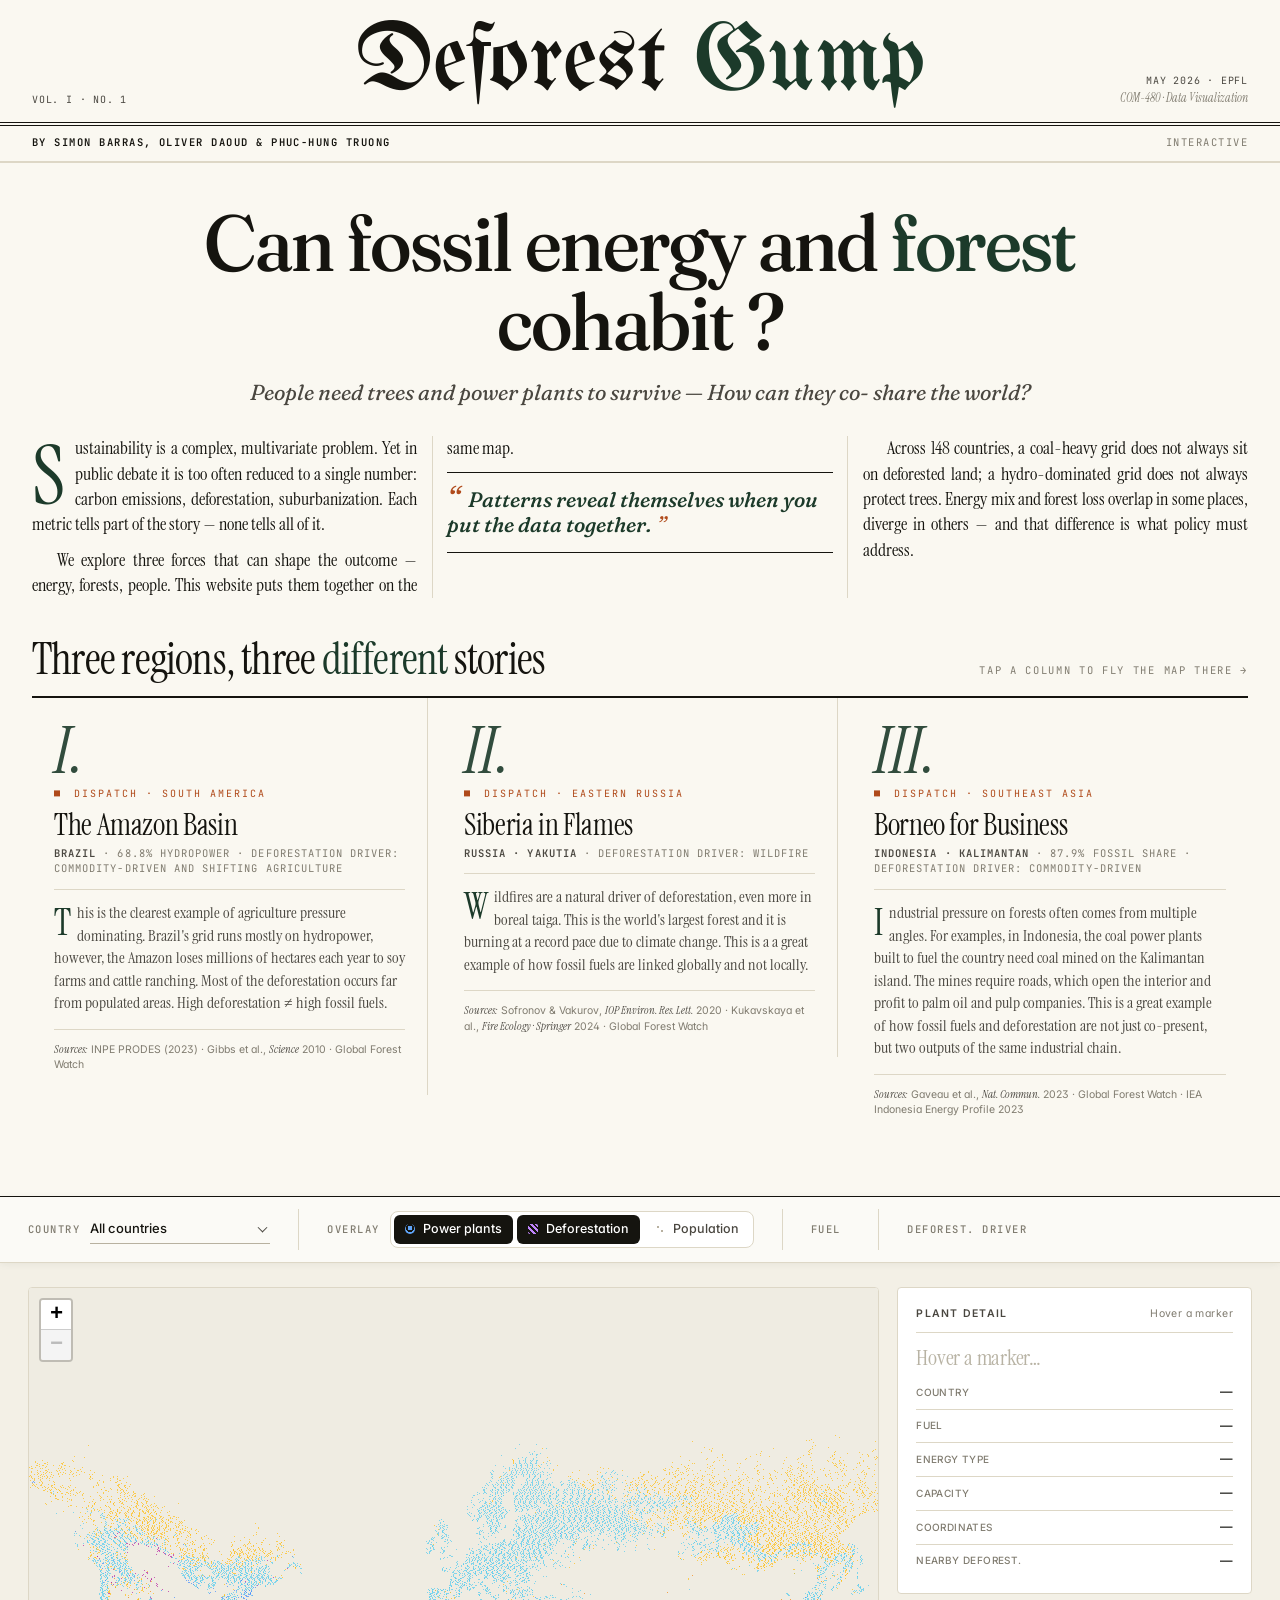
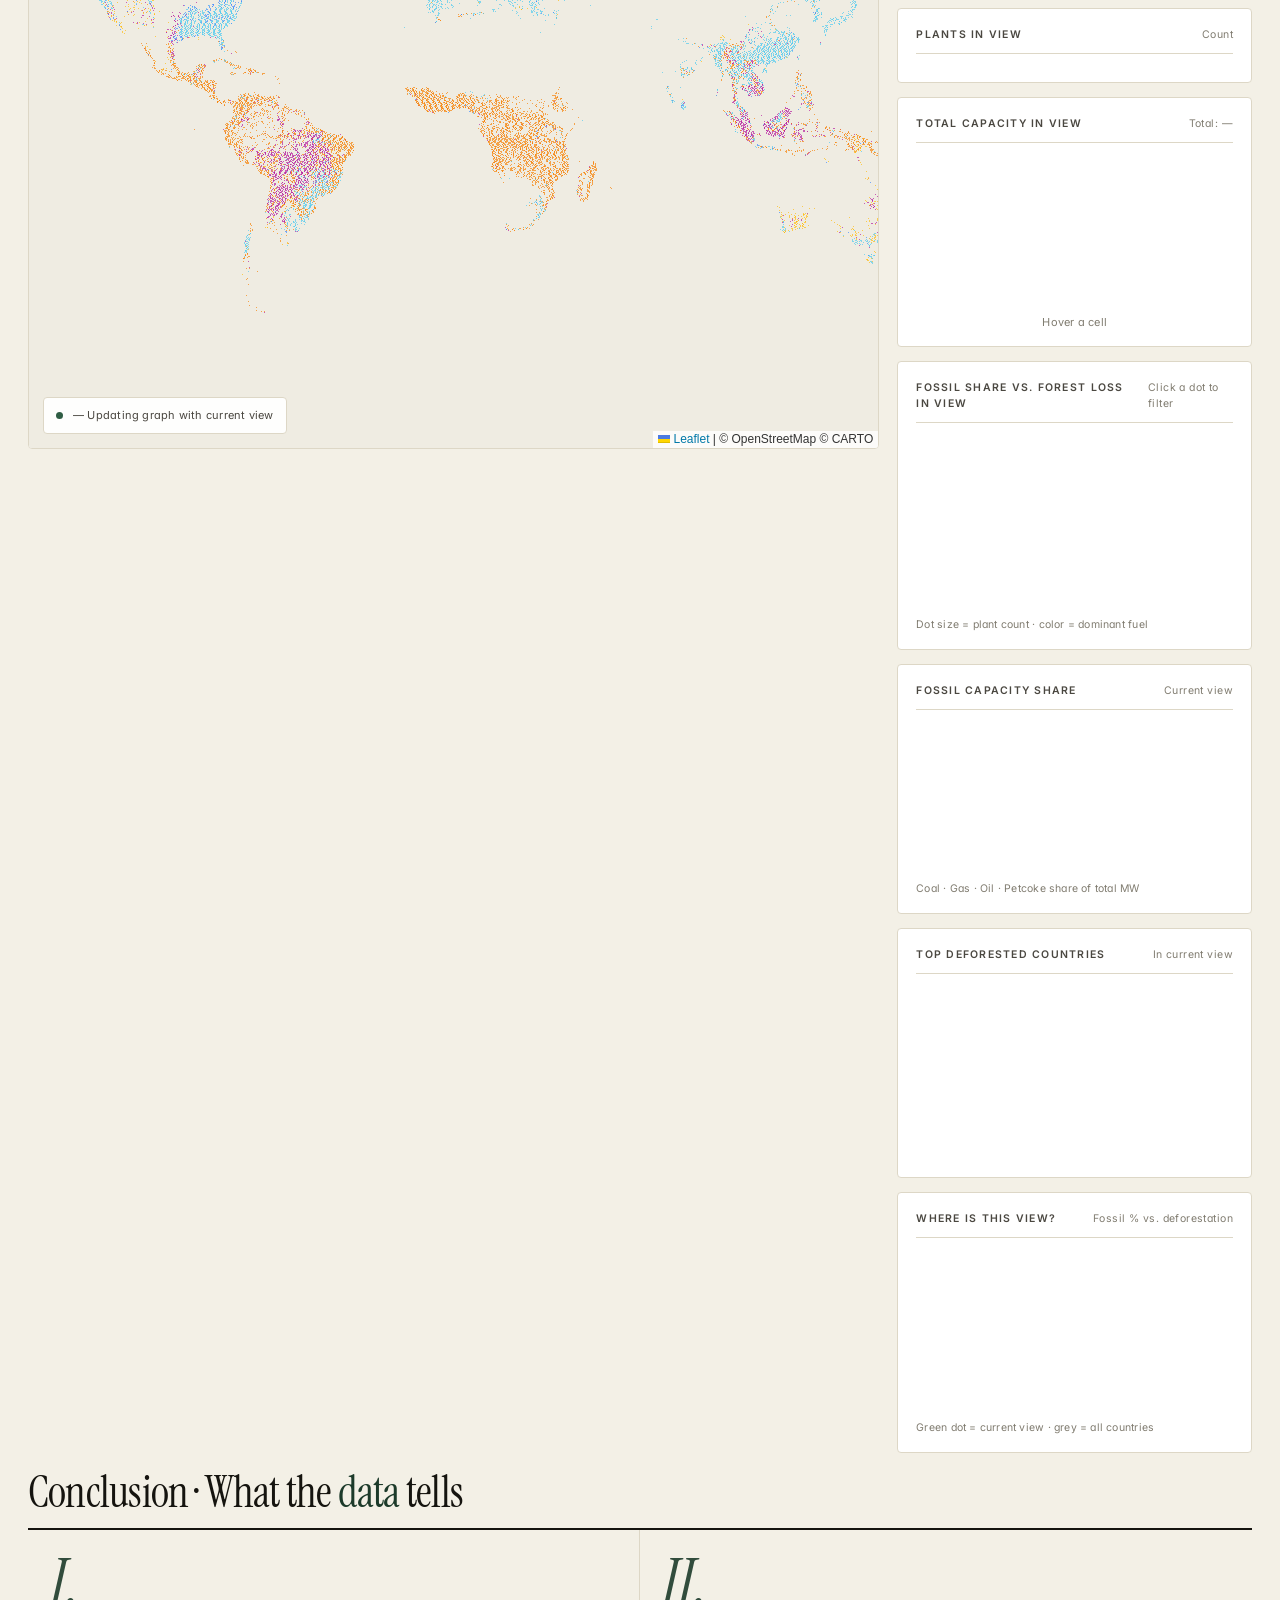
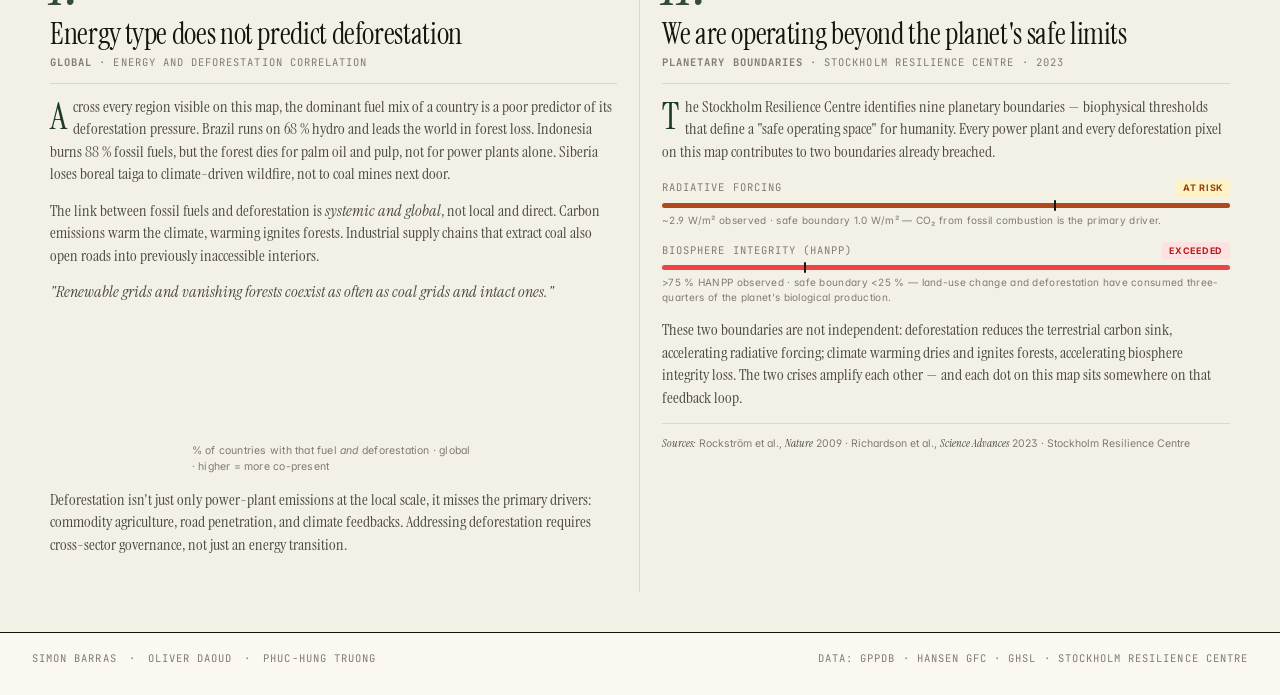
==== commit ecedbaee: "Merge branch 'main' of https://github.com/com-480-data-visualization/Deforest-Gump" ====
--- a/web/index.html
+++ b/web/index.html
@@ -418,7 +418,7 @@
       <section class="conclusion-section" data-screen-label="03 Conclusion">
         <div class="conclusion-header">
           <h3 class="conclusion-title">
-            Conclusion Two · What the <em>data</em> tells
+            Conclusion · What the <em>data</em> tells
           </h3>
         </div>
 
@@ -435,27 +435,36 @@
             <p class="axis-body">
               Across every region visible on this map, the dominant fuel mix of
               a country is a poor predictor of its deforestation pressure.
-              Brazil runs on 68 % hydro — and leads the world in forest loss.
-              Indonesia burns 88 % fossil fuels — but the forest dies for palm
+              Brazil runs on 68 % hydro and leads the world in forest loss.
+              Indonesia burns 88 % fossil fuels, but the forest dies for palm
               oil and pulp, not for power plants alone. Siberia loses boreal
               taiga to climate-driven wildfire, not to coal mines next door.
             </p>
             <p class="axis-body">
               The link between fossil fuels and deforestation is
               <em>systemic and global</em>, not local and direct. Carbon
-              emissions warm the climate; warming ignites forests. Industrial
+              emissions warm the climate, warming ignites forests. Industrial
               supply chains that extract coal also open roads into previously
-              inaccessible interiors. The causal chain is real — but it travels
-              through the atmosphere and the economy, not through the nearest
-              fence.
+              inaccessible interiors.
             </p>
             <blockquote class="axis-pullquote">
               "Renewable grids and vanishing forests coexist as often as coal
               grids and intact ones."
             </blockquote>
+            <div class="axis-chart-wrap">
+              <svg
+                id="plot-11"
+                viewBox="0 0 260 110"
+                preserveAspectRatio="xMidYMid meet"
+              ></svg>
+              <div class="chart-hint chart-foot">
+                % of countries with that fuel <em>and</em> deforestation ·
+                global · higher = more co-present
+              </div>
+            </div>
             <p class="axis-body">
-              Policy that targets only power-plant emissions at the local scale
-              will miss the primary drivers: commodity agriculture, road
+              Deforestation isn't just only power-plant emissions at the local
+              scale, it misses the primary drivers: commodity agriculture, road
               penetration, and climate feedbacks. Addressing deforestation
               requires cross-sector governance, not just an energy transition.
             </p>
@@ -526,166 +535,6 @@
           </article>
         </div>
       </section>
-
-      <!-- ── Narrative insight strip ────────────────────────────────────── -->
-      <section class="insight-row">
-        <div class="insight-card">
-          <div class="insight-num">15%</div>
-          <div class="insight-text">
-            <strong
-              >of plants are coal or oil — yet they generate 62% of global
-              electricity.</strong
-            >
-            <p>
-              This density mismatch means a handful of large thermal plants pull
-              roads, labour, and industrial activity deep into vulnerable
-              landscapes. Use the <em>Fuel</em> filter to isolate coal and see
-              where they concentrate.
-            </p>
-          </div>
-        </div>
-        <div class="insight-card insight-card--wide">
-          <div class="insight-num insight-num--forest">≠</div>
-          <div class="insight-text">
-            <strong>Energy type does not predict deforestation cause.</strong>
-            <p>
-              The chart shows the share of countries in the current view where
-              each fuel type co-exists with deforestation. Renewable fuels —
-              hydro, wind, solar — appear alongside deforestation nearly as
-              often as coal or gas. Brazil's hydro-dominated grid yet
-              world-leading forest loss is the clearest example: the pressure
-              comes from commodity agriculture, not power plants. Use the
-              <em>Deforestation driver</em> filter to isolate the specific cause
-              in each region.
-            </p>
-            <div class="insight-chart-wrap">
-              <svg
-                id="plot-11"
-                viewBox="0 0 260 140"
-                preserveAspectRatio="xMidYMid meet"
-              ></svg>
-              <div class="chart-hint chart-foot">
-                % of countries with that fuel <em>and</em> deforestation ·
-                higher = more co-present
-              </div>
-            </div>
-          </div>
-        </div>
-      </section>
-
-      <!-- ── Charts ─────────────────────────────────────────────────────── -->
-      <section class="charts-grid">
-        <div class="chart-card">
-          <div class="head">
-            <div class="chart-title title">Average capacity</div>
-            <div class="subtitle">By fuel type · current view · MW</div>
-          </div>
-          <svg
-            id="plot-1"
-            viewBox="0 0 260 140"
-            preserveAspectRatio="xMidYMid meet"
-          ></svg>
-        </div>
-
-        <div class="chart-card">
-          <div class="head">
-            <div class="chart-title title">Plant count</div>
-            <div class="subtitle">By fuel type · current view</div>
-          </div>
-          <svg
-            id="plot-2"
-            viewBox="0 0 260 140"
-            preserveAspectRatio="xMidYMid meet"
-          ></svg>
-        </div>
-
-        <div class="chart-card">
-          <div class="head">
-            <div class="chart-title title">Deforestation drivers</div>
-            <div class="subtitle">Pixels by driver · current view</div>
-          </div>
-          <svg
-            id="plot-5"
-            viewBox="0 0 260 140"
-            preserveAspectRatio="xMidYMid meet"
-          ></svg>
-        </div>
-
-        <div class="chart-card">
-          <div class="head">
-            <div class="chart-title title">Plant count distribution</div>
-            <div class="subtitle">By fuel type · current view</div>
-          </div>
-          <svg
-            id="plot-6"
-            viewBox="0 0 260 140"
-            preserveAspectRatio="xMidYMid meet"
-          ></svg>
-        </div>
-
-        <div class="chart-card">
-          <div class="head">
-            <div class="chart-title title">Fuel vs. deforestation</div>
-            <div class="subtitle">
-              Avg deforest. pixels per country · by fuel type
-            </div>
-          </div>
-          <svg
-            id="plot-9"
-            viewBox="0 0 260 140"
-            preserveAspectRatio="xMidYMid meet"
-          ></svg>
-          <div class="chart-hint chart-foot">
-            Higher = fuel found in more deforested countries
-          </div>
-        </div>
-
-        <div class="chart-card" id="pb-card">
-          <div class="head">
-            <div class="chart-title title">Planetary Boundaries</div>
-            <div class="subtitle">Global context</div>
-          </div>
-          <p class="pb-intro">
-            The data on this map directly contributes to two of Earth's nine
-            planetary boundaries currently beyond their safe limits.
-          </p>
-          <div class="pb-item">
-            <div class="pb-item-head">
-              <span class="pb-name">Radiative Forcing</span>
-              <span class="pb-badge pb-badge--warn">At risk</span>
-            </div>
-            <div class="pb-bar-track">
-              <div class="pb-bar-fill" style="width: 100%"></div>
-              <div class="pb-bar-limit" style="left: 69%"></div>
-            </div>
-            <div class="pb-note">
-              ~2.9 W/m² observed · safe boundary: 1.0 W/m² — driven by CO₂ from
-              fossil fuels
-            </div>
-          </div>
-          <div class="pb-item">
-            <div class="pb-item-head">
-              <span class="pb-name">Biosphere Integrity (HANPP)</span>
-              <span class="pb-badge pb-badge--exceeded">Exceeded</span>
-            </div>
-            <div class="pb-bar-track">
-              <div
-                class="pb-bar-fill pb-bar-fill--exceeded"
-                style="width: 100%"
-              ></div>
-              <div class="pb-bar-limit" style="left: 25%"></div>
-            </div>
-            <div class="pb-note">
-              &gt;75% HANPP observed · safe boundary: &lt;25% — driven by land
-              use change and deforestation
-            </div>
-          </div>
-          <p class="pb-footer">
-            Source: Stockholm Resilience Centre, 2023. Each power plant and each
-            deforestation pixel visible on this map is a contributor.
-          </p>
-        </div>
-      </section>
     </main>
 
     <footer class="colophon">
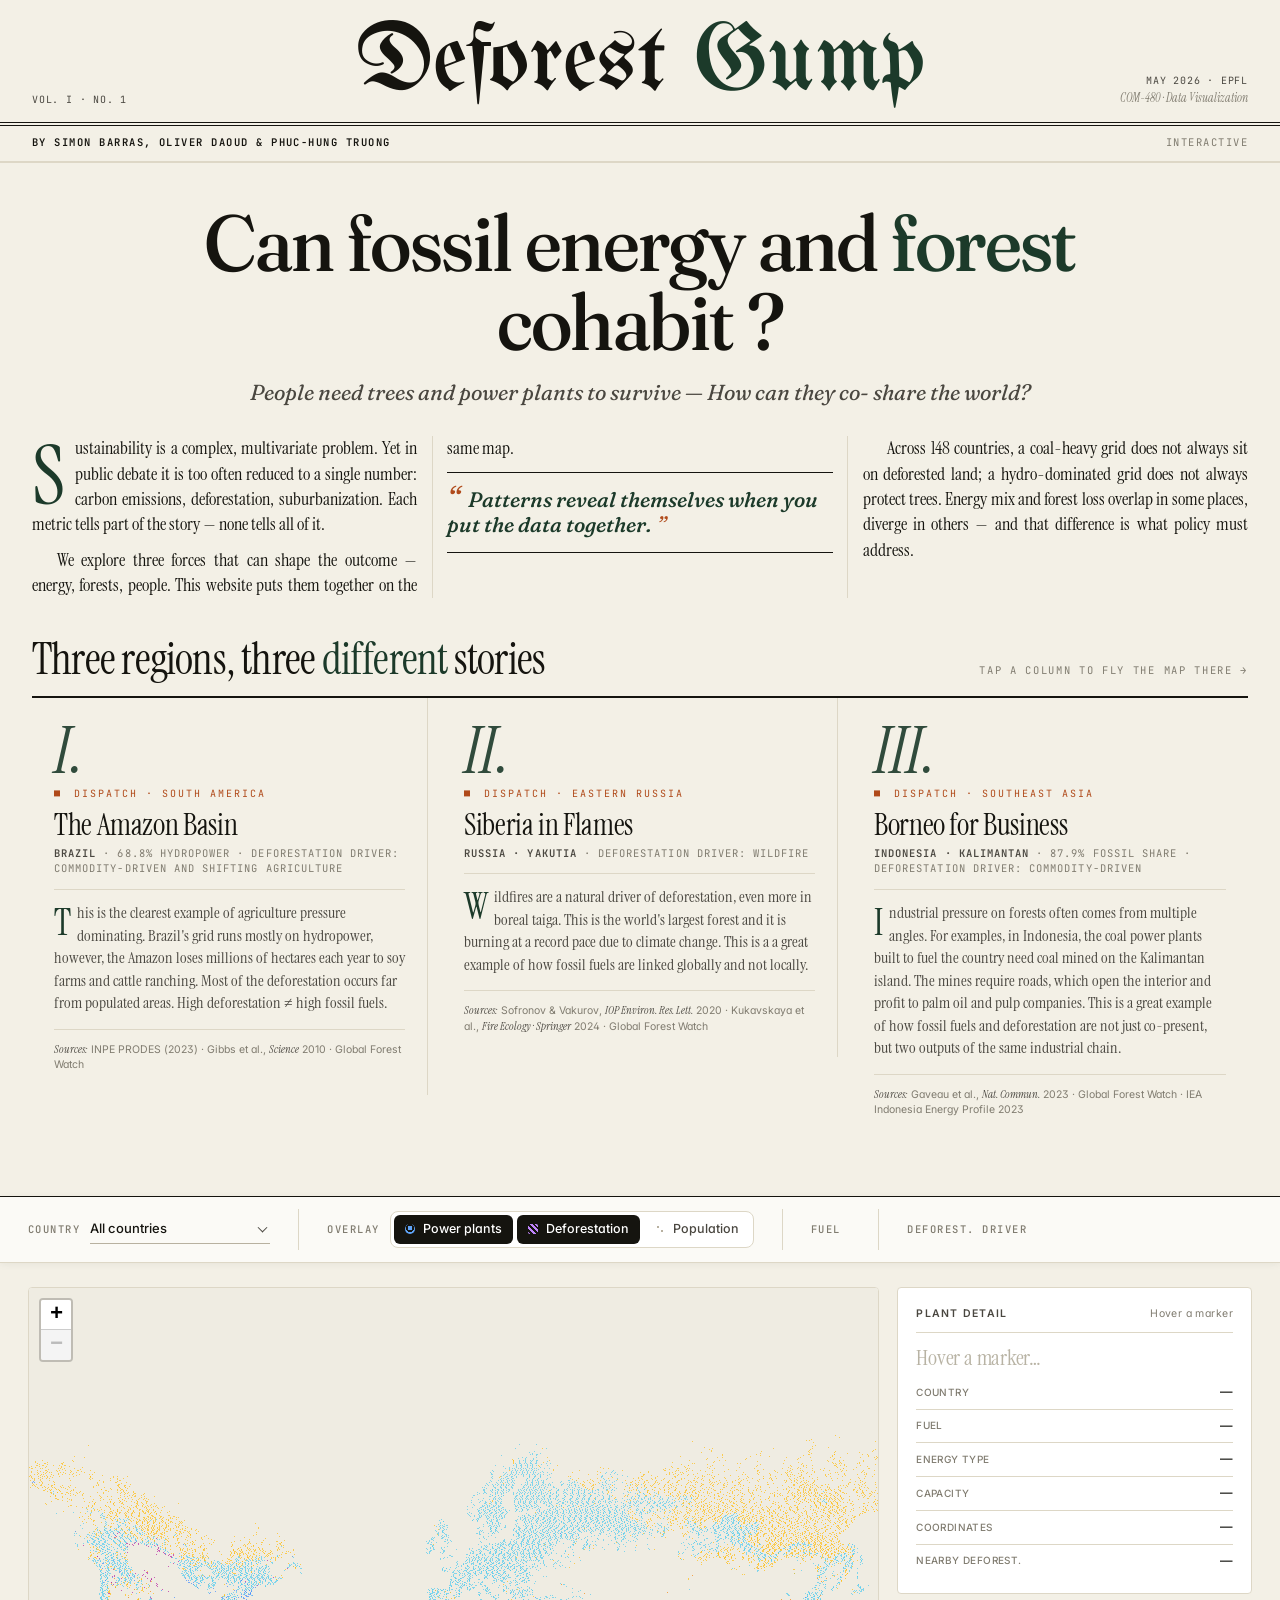
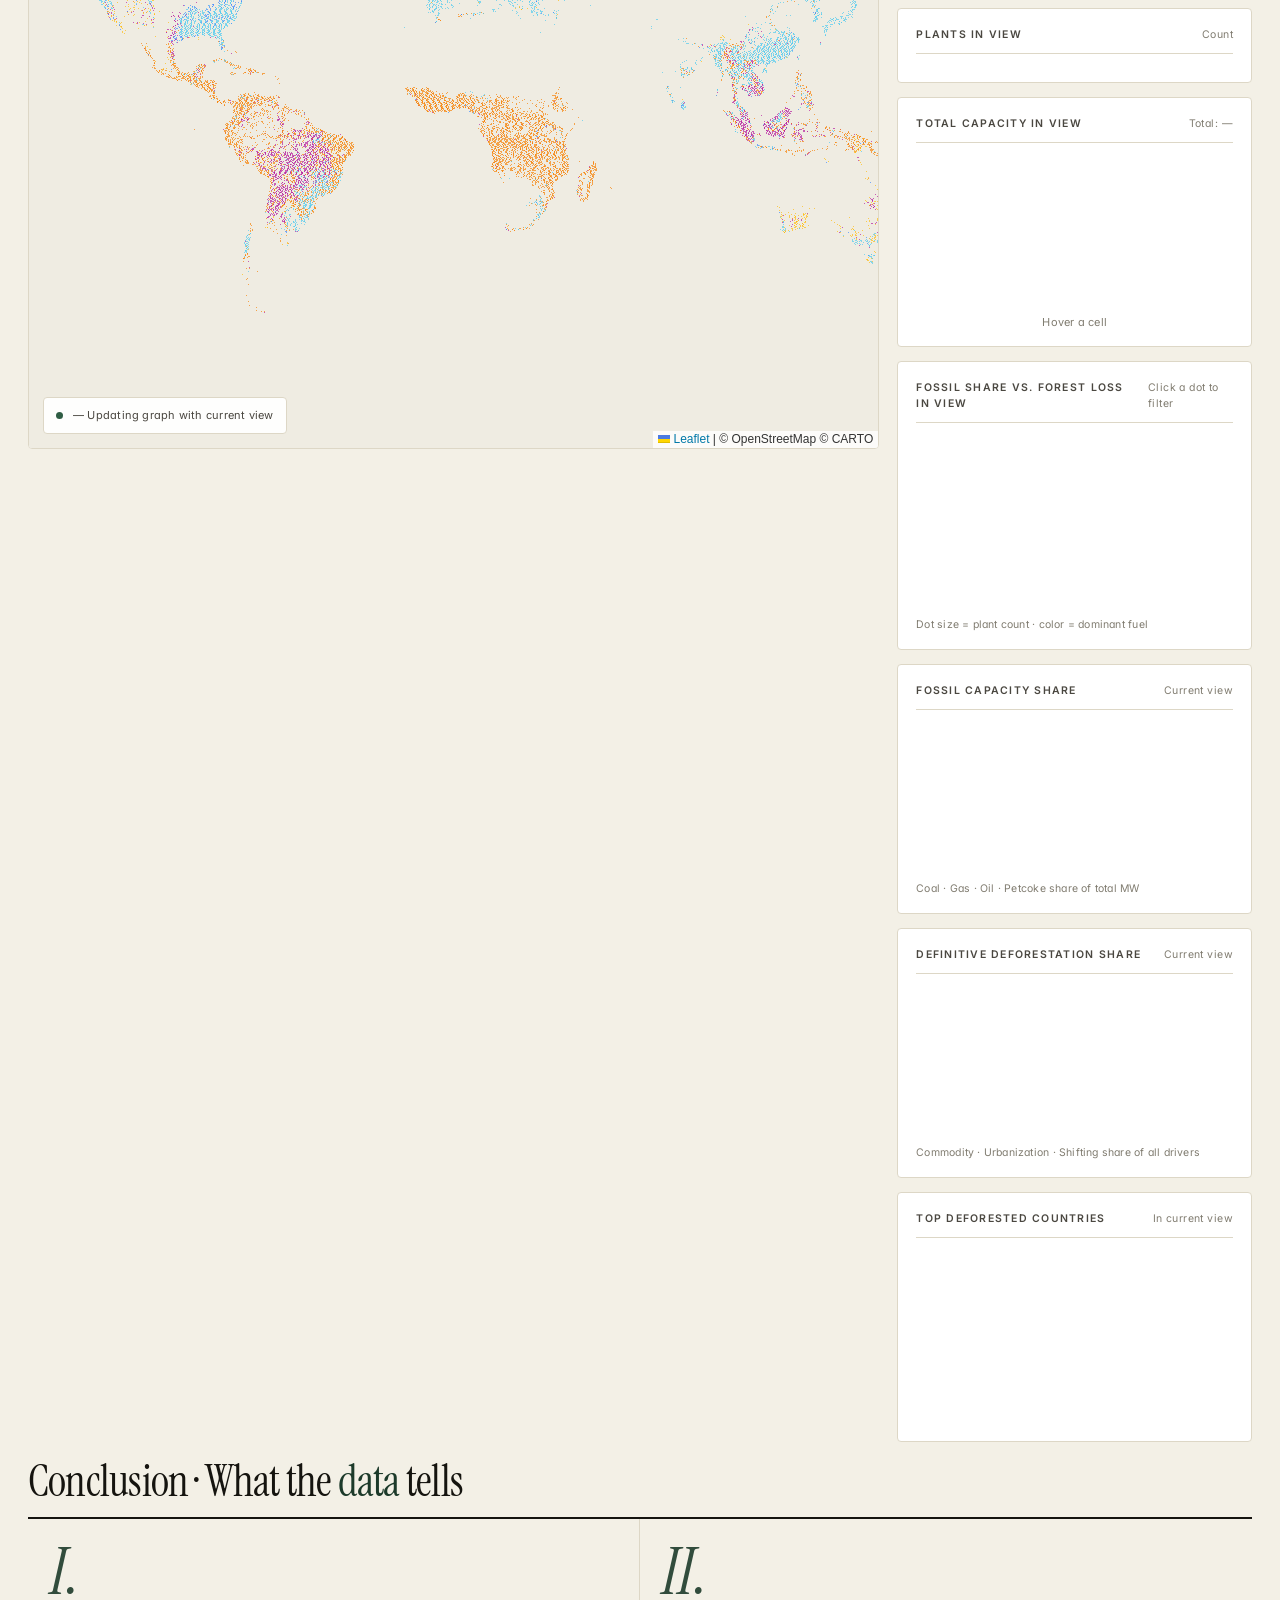
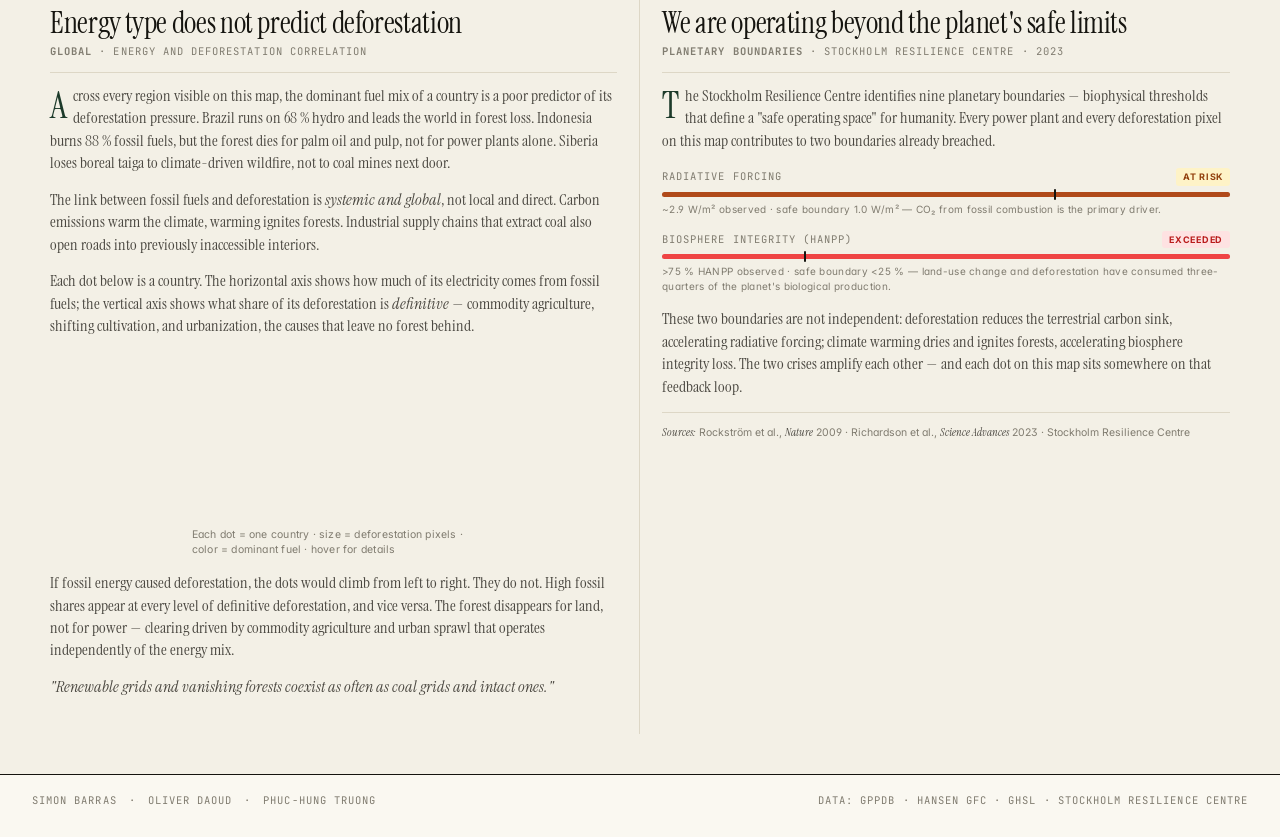
==== commit 32cef9b2: "update some graphs and view" ====
--- a/web/index.html
+++ b/web/index.html
@@ -205,6 +205,7 @@
     <!-- /.hero-section -->
 
     <!-- ── Toolbar / filters ─────────────────────────────────────────────── -->
+    <div class="toolbar-sticky">
     <div id="controls" class="toolbar">
       <div class="tool">
         <span class="tool-label">Country</span>
@@ -273,6 +274,7 @@
         </div>
       </div>
     </div>
+    </div><!-- /.toolbar-sticky -->
 
     <main>
       <!-- ── Map + side panel ────────────────────────────────────────────── -->
@@ -385,6 +387,21 @@
             </div>
           </div>
 
+          <div class="panel-card card chart-card" id="deforest-share-card">
+            <div class="card-head">
+              <h3 class="card-title">Definitive deforestation share</h3>
+              <span class="card-meta">Current view</span>
+            </div>
+            <svg
+              id="plot-9"
+              viewBox="0 0 260 110"
+              preserveAspectRatio="xMidYMid meet"
+            ></svg>
+            <div class="chart-hint chart-foot">
+              Commodity · Urbanization · Shifting share of all drivers
+            </div>
+          </div>
+
           <div class="panel-card card chart-card" id="top-deforest-card">
             <div class="card-head">
               <h3 class="card-title">Top deforested countries</h3>
@@ -397,20 +414,6 @@
             ></svg>
           </div>
 
-          <div class="panel-card card chart-card" id="where-view-card">
-            <div class="card-head">
-              <h3 class="card-title">Where is this view?</h3>
-              <span class="card-meta">Fossil % vs. deforestation</span>
-            </div>
-            <svg
-              id="plot-10"
-              viewBox="0 0 260 130"
-              preserveAspectRatio="xMidYMid meet"
-            ></svg>
-            <div class="chart-hint chart-foot">
-              Green dot = current view · grey = all countries
-            </div>
-          </div>
         </div>
       </section>
 
@@ -447,27 +450,36 @@
               supply chains that extract coal also open roads into previously
               inaccessible interiors.
             </p>
+            <p class="axis-body">
+              Each dot below is a country. The horizontal axis shows how much
+              of its electricity comes from fossil fuels; the vertical axis
+              shows what share of its deforestation is <em>definitive</em> —
+              commodity agriculture, shifting cultivation, and urbanization,
+              the causes that leave no forest behind.
+            </p>
+            <div class="axis-chart-wrap">
+              <svg
+                id="plot-11"
+                viewBox="0 0 260 155"
+                preserveAspectRatio="xMidYMid meet"
+              ></svg>
+              <div class="chart-hint chart-foot">
+                Each dot = one country · size = deforestation pixels ·
+                color = dominant fuel · hover for details
+              </div>
+            </div>
+            <p class="axis-body">
+              If fossil energy caused deforestation, the dots would climb from
+              left to right. They do not. High fossil shares appear at every
+              level of definitive deforestation, and vice versa. The forest
+              disappears for land, not for power — clearing driven by commodity
+              agriculture and urban sprawl that operates independently of the
+              energy mix.
+            </p>
             <blockquote class="axis-pullquote">
               "Renewable grids and vanishing forests coexist as often as coal
               grids and intact ones."
             </blockquote>
-            <div class="axis-chart-wrap">
-              <svg
-                id="plot-11"
-                viewBox="0 0 260 110"
-                preserveAspectRatio="xMidYMid meet"
-              ></svg>
-              <div class="chart-hint chart-foot">
-                % of countries with that fuel <em>and</em> deforestation ·
-                global · higher = more co-present
-              </div>
-            </div>
-            <p class="axis-body">
-              Deforestation isn't just only power-plant emissions at the local
-              scale, it misses the primary drivers: commodity agriculture, road
-              penetration, and climate feedbacks. Addressing deforestation
-              requires cross-sector governance, not just an energy transition.
-            </p>
           </article>
 
           <!-- Axis II -->
--- a/web/style.css
+++ b/web/style.css
@@ -7,6 +7,7 @@
 :root {
   /* Surface / paper */
   --bg: #f7f6f1;
+  --paper: #faf8f1;
   --surface: #ffffff;
   --surface-soft: #fbfaf6;
   --rule: #e6e3da;
@@ -84,7 +85,7 @@
 
 /* ── Masthead ──────────────────────────────────────────────────────────── */
 header.masthead {
-  background: var(--surface);
+  background: var(--bg);
   border-bottom: 1px solid var(--rule);
   padding: 18px 28px 16px;
   display: flex;
@@ -247,6 +248,11 @@
 }
 
 /* ── Toolbar / controls ────────────────────────────────────────────────── */
+.toolbar-sticky {
+  position: sticky;
+  top: 0;
+  z-index: 900;
+}
 #controls.toolbar {
   background: var(--surface-soft);
   border-bottom: 1px solid var(--rule);
@@ -255,9 +261,6 @@
   flex-wrap: wrap;
   align-items: center;
   gap: 28px;
-  position: sticky;
-  top: 0;
-  z-index: 900;
   box-shadow: 0 1px 8px rgba(24, 26, 23, 0.06);
 }
 #controls.toolbar--unfixed {
@@ -1002,7 +1005,7 @@
 
 /* ── Hero section ──────────────────────────────────────────────────────── */
 .hero-section {
-  background: var(--surface);
+  background: var(--bg);
   border-bottom: 2px solid var(--rule);
   min-height: calc(100vh - 64px);
   display: flex;
@@ -1654,7 +1657,7 @@
 /* ── NEWSPAPER MASTHEAD ──────────────────────────────────────────────────── */
 header.masthead,
 .masthead {
-  background: var(--paper);
+  background: var(--bg);
   border-bottom: 1px solid var(--rule);
   padding: 0;
   display: block;
@@ -1743,7 +1746,7 @@
 
 /* ── HERO ARTICLE ────────────────────────────────────────────────────────── */
 .hero-section {
-  background: var(--paper);
+  background: var(--bg);
   border-bottom: 1px solid var(--ink);
   padding: 0;
 }
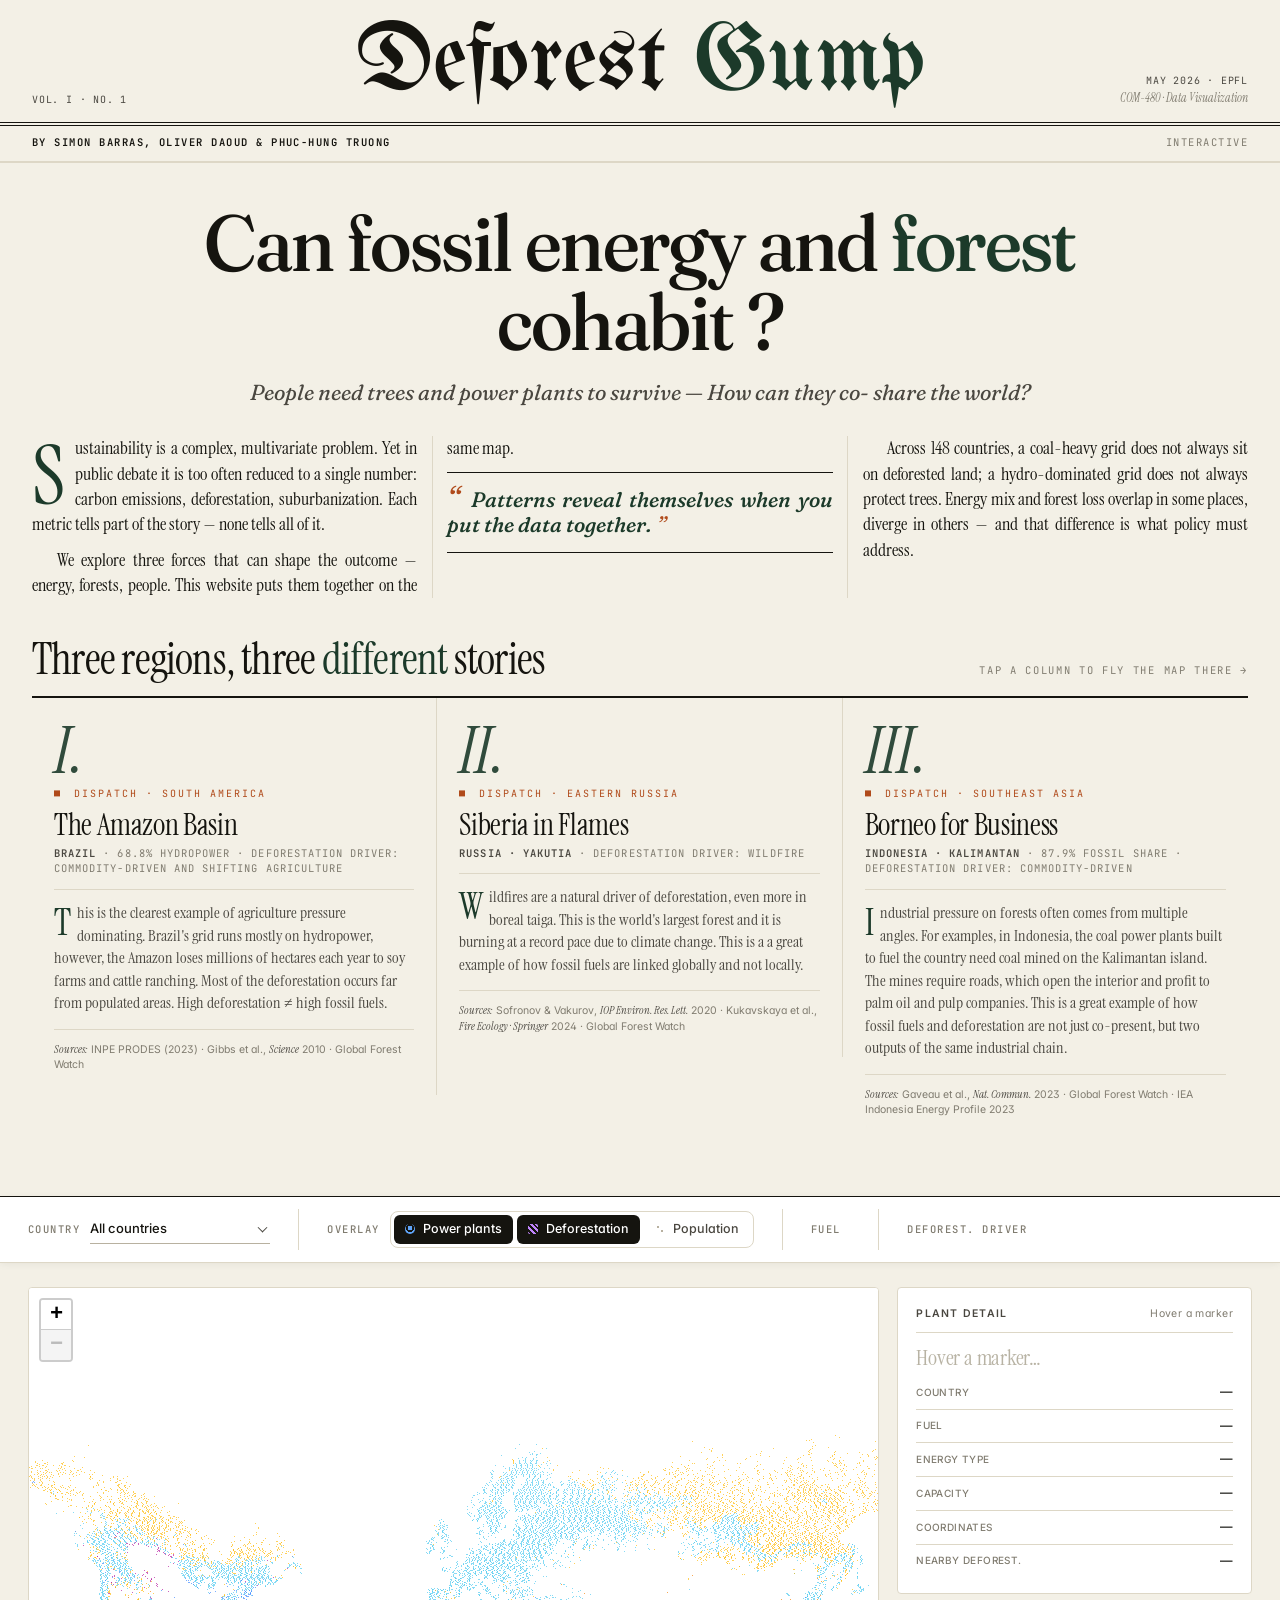
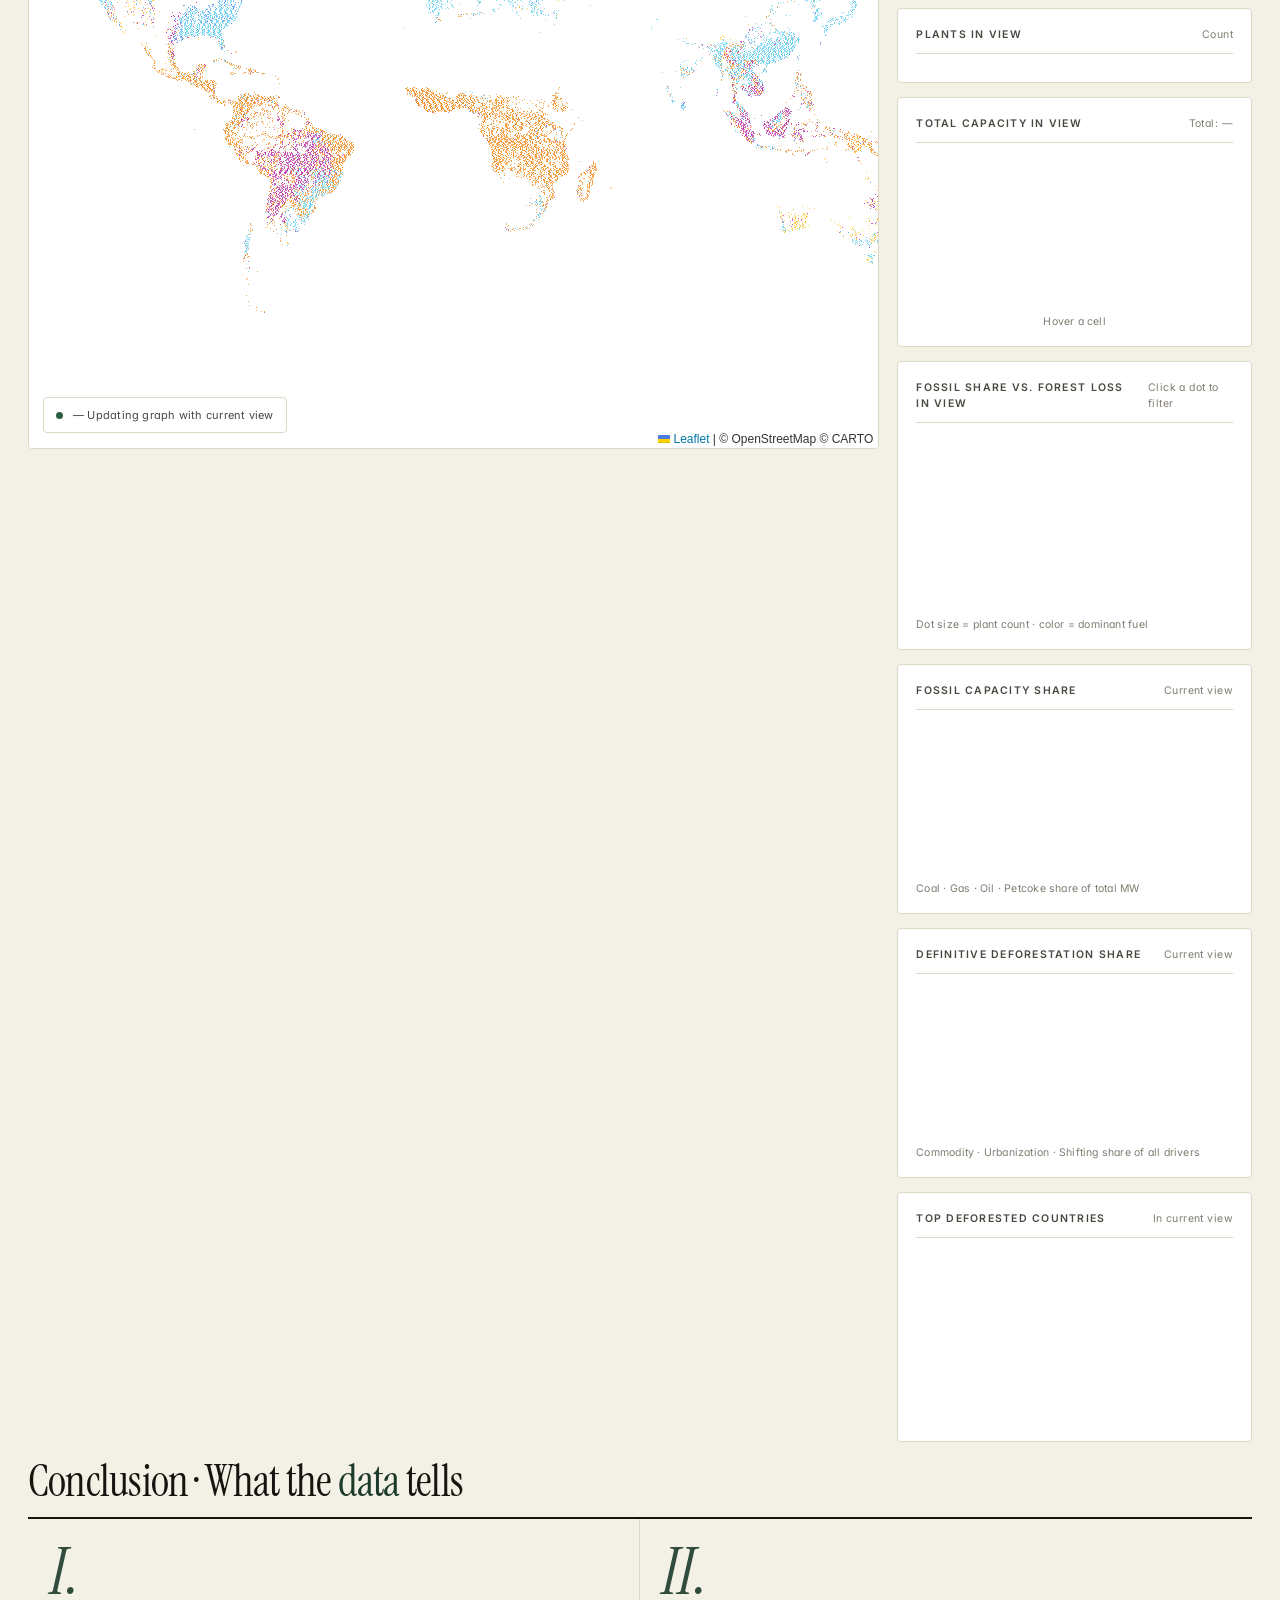
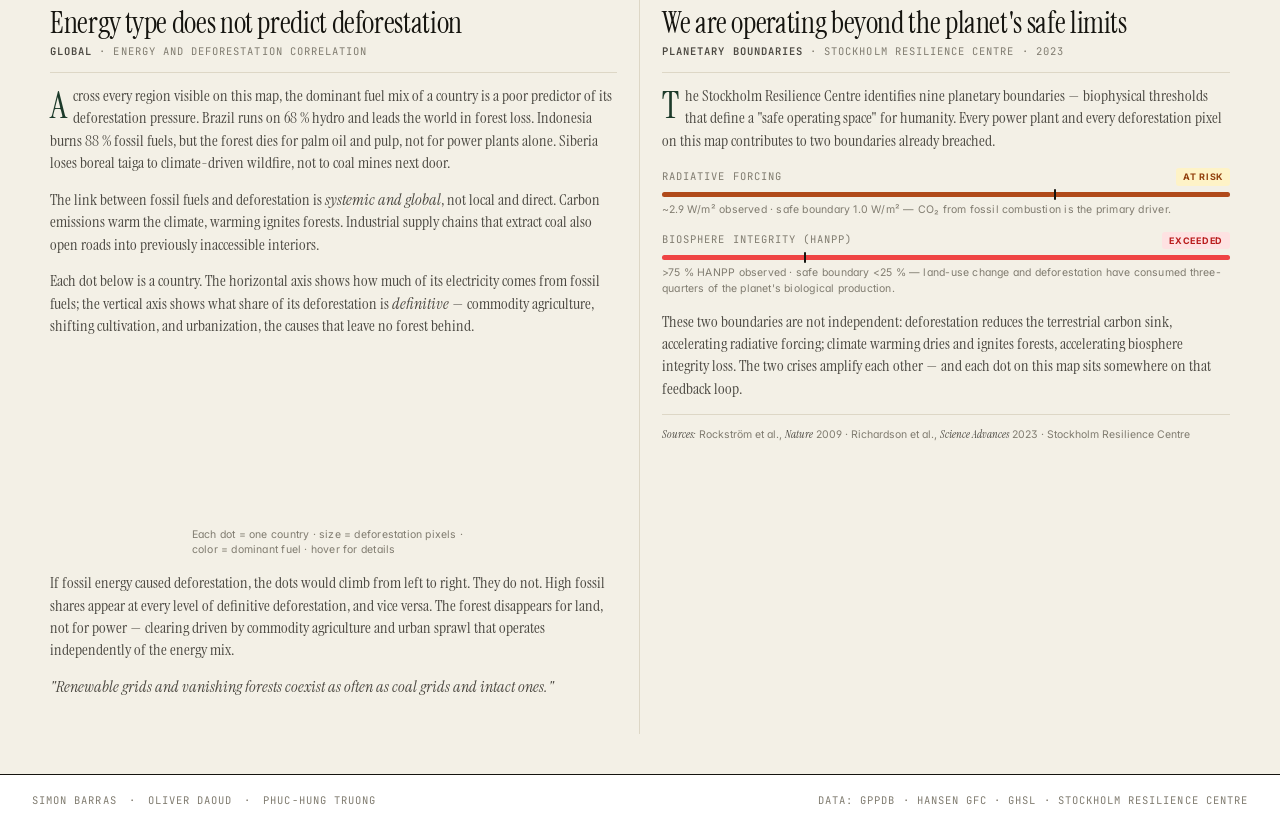
==== commit 79b15e2c: "First simplification" ====
--- a/web/index.html
+++ b/web/index.html
@@ -15,10 +15,6 @@
       href="https://fonts.googleapis.com/css2?family=Fraunces:ital,opsz,wght@0,9..144,400;0,9..144,500;0,9..144,600;0,9..144,700;1,9..144,400;1,9..144,500;1,9..144,600&family=Instrument+Serif:ital@0;1&family=Inter:wght@400;500;600;700&family=JetBrains+Mono:wght@400;500&family=UnifrakturMaguntia&display=swap"
       rel="stylesheet"
     />
-    <link
-      rel="stylesheet"
-      href="https://unpkg.com/leaflet@1.9.4/dist/leaflet.css"
-    />
     <link rel="stylesheet" href="lib/leaflet.css" />
     <link rel="stylesheet" href="style.css" />
   </head>
@@ -31,17 +27,7 @@
     </div>
 
     <!-- ── Newspaper Masthead ────────────────────────────────────────── -->
-    <header class="masthead" data-screen-label="00 Masthead">
-      <!-- Legacy nodes kept for any JS hooks -->
-      <div class="brand">
-        <span class="brand-name">Deforest <em>Gump</em></span>
-      </div>
-      <div class="masthead-meta">
-        <span>EPFL · COM-480</span>
-        <span class="meta-dot"></span>
-        <span>2026</span>
-      </div>
-
+    <header class="masthead">
       <!-- The visible newspaper masthead -->
       <div class="paper-masthead" aria-hidden="false">
         <div class="pm-side">Vol.&nbsp;I · No.&nbsp;1<br /></div>
@@ -66,7 +52,7 @@
 
     <!-- ── Hero: Data Story as newspaper article ────────────────────── -->
     <div class="hero-section">
-      <article class="article" data-screen-label="01 Data Story">
+      <article class="article">
         <div class="headline-block">
           <h2 class="article-headline">
             Can fossil energy and <em>forest</em> cohabit ?
@@ -101,8 +87,8 @@
           </p>
         </div>
 
-        <!-- ── Field reports (formerly story acts) ─────────────────── -->
-        <section class="dispatches" data-screen-label="02 Field Reports">
+        <!-- ── Field reports ─────────────────────────────────────── -->
+        <section class="dispatches">
           <div class="dispatches-head">
             <h3>Three regions, three <em>different</em> stories</h3>
             <span class="hint">Tap a column to fly the map there →</span>
@@ -418,7 +404,7 @@
       </section>
 
       <!-- ── Conclusion ───────────────────────────────────────────────────── -->
-      <section class="conclusion-section" data-screen-label="03 Conclusion">
+      <section class="conclusion-section">
         <div class="conclusion-header">
           <h3 class="conclusion-title">
             Conclusion · What the <em>data</em> tells
@@ -562,8 +548,6 @@
       </div>
     </footer>
 
-    <script src="https://unpkg.com/leaflet@1.9.4/dist/leaflet.js"></script>
-    <script src="https://unpkg.com/d3@7/dist/d3.min.js"></script>
     <script src="lib/leaflet.js"></script>
     <script src="lib/d3.min.js"></script>
     <script type="module" src="js/app.js"></script>
--- a/web/style.css
+++ b/web/style.css
@@ -1,55 +1,42 @@
 /* ─────────────────────────────────────────────────────────────────────────
-   Deforest Gump — refined editorial pass
-   Drop-in replacement for style.css. Preserves all IDs/classes used by app.js.
+   Deforest Gump — style.css
    ───────────────────────────────────────────────────────────────────────── */
 
-/* ── Tokens ────────────────────────────────────────────────────────────── */
+/* ── Tokens ─────────────────────────────────────────────────────────────── */
 :root {
-  /* Surface / paper */
-  --bg: #f7f6f1;
-  --paper: #faf8f1;
+  /* Surfaces */
+  --bg: #f3f0e6;
   --surface: #ffffff;
-  --surface-soft: #fbfaf6;
-  --rule: #e6e3da;
-  --rule-strong: #d3cfc1;
-  --paper-tint: #efece2;
-
-  /* Ink */
-  --ink: #181a17;
-  --ink-2: #4a4d46;
-  --ink-3: #8a8d83;
-  --ink-4: #b8b9af;
-
-  /* Brand */
-  --forest: #1c3a2a;
-  --forest-2: #2f5d44;
-  --moss: #6b8a6e;
-  --sand: #d9d3bf;
-
-  /* Signal */
-  --accent: #d97706;
-  --warn: #b45309;
-
-  /* Legacy aliases (so older selectors keep working) */
-  --header-bg: var(--surface);
-  --header-text: var(--ink);
-  --text: var(--ink);
-  --text-main: var(--ink);
-  --text-muted: var(--ink-3);
-  --border: var(--rule);
-  --accent-dim: var(--paper-tint);
-  --shadow-sm: none;
-  --shadow-md: none;
+
+  /* Borders */
+  --rule: #ddd7c6;
+  --rule-strong: #b8b1a0;
+
+  /* Ink scale */
+  --ink: #15140f;
+  --ink-2: #4a4740;
+  --ink-3: #807c70;
+  --ink-4: #b8b3a4;
+
+  /* Green brand */
+  --forest: #1c3a2a;   /* decorative: numerals, dropcaps, focus */
+  --forest-2: #2f5d44; /* interactive: chart curve, hover, CTA */
+  --moss: #6b8a6e;     /* hover glyphs only */
+
+  /* Accent */
+  --accent: #b04a1a;
+
+  /* Layout */
   --radius: 4px;
-  --radius-sm: 3px;
-
-  /* Type */
-  --serif: "Playfair Display", "Times New Roman", Georgia, serif;
-  --sans: "Lora", Georgia, serif;
-  --mono: ui-monospace, "SF Mono", Menlo, monospace;
-}
-
-/* ── Reset / base ──────────────────────────────────────────────────────── */
+
+  /* Typefaces */
+  --serif: "Instrument Serif", "Times New Roman", Times, serif;
+  --headline: "Fraunces", "Bodoni 72", "Didot", "Times New Roman", serif;
+  --sans: "Inter", system-ui, -apple-system, sans-serif;
+  --mono: "JetBrains Mono", ui-monospace, "SF Mono", Menlo, monospace;
+}
+
+/* ── Reset / base ────────────────────────────────────────────────────────── */
 *,
 *::before,
 *::after {
@@ -63,12 +50,13 @@
   background: var(--bg);
   color: var(--ink);
   font-size: 14px;
-  line-height: 1.45;
+  line-height: 1.5;
   min-height: 100vh;
   display: flex;
   flex-direction: column;
   -webkit-font-smoothing: antialiased;
   text-rendering: optimizeLegibility;
+  font-feature-settings: "ss01", "cv11";
 }
 
 button {
@@ -83,201 +71,154 @@
   color: inherit;
 }
 
-/* ── Masthead ──────────────────────────────────────────────────────────── */
+/* ── NEWSPAPER MASTHEAD ──────────────────────────────────────────────────── */
 header.masthead {
   background: var(--bg);
   border-bottom: 1px solid var(--rule);
-  padding: 18px 28px 16px;
-  display: flex;
-  align-items: flex-end;
-  justify-content: space-between;
+  padding: 0;
+}
+
+.paper-masthead {
+  width: 100%;
+  padding: 22px 32px 18px;
+  display: grid;
+  grid-template-columns: 1fr auto 1fr;
+  align-items: end;
   gap: 28px;
-}
-.brand {
-  display: flex;
-  align-items: baseline;
-  gap: 14px;
-}
-.brand-mark {
-  width: 26px;
-  height: 26px;
-  border-radius: 50%;
-  background: var(--forest);
   position: relative;
-  align-self: center;
-  flex-shrink: 0;
-}
-.brand-mark::after {
+}
+.paper-masthead::after {
   content: "";
   position: absolute;
-  inset: 6px;
+  left: 0;
+  right: 0;
+  bottom: -1px;
+  height: 4px;
+  border-top: 1px solid var(--ink);
+  border-bottom: 1px solid var(--ink);
+}
+.pm-side {
+  font-family: var(--mono);
+  font-size: 10px;
+  letter-spacing: 0.08em;
+  text-transform: uppercase;
+  color: var(--ink-2);
+  line-height: 1.55;
+}
+.pm-side.right {
+  text-align: right;
+}
+.pm-side em {
+  font-style: italic;
+  color: var(--ink-3);
+  font-family: var(--serif);
+  letter-spacing: 0;
+  text-transform: none;
+  font-size: 12px;
+}
+.pm-title {
+  font-family: "UnifrakturMaguntia", "Old English Text MT", blackletter, serif;
+  font-weight: 400;
+  font-size: clamp(48px, 7.4vw, 96px);
+  line-height: 0.9;
+  color: var(--ink);
+  text-align: center;
+  white-space: nowrap;
+}
+.pm-title em {
+  font-style: normal;
+  color: var(--forest);
+}
+
+/* Byline strip */
+.byline-strip {
+  display: flex;
+  justify-content: space-between;
+  align-items: center;
+  gap: 18px;
+  padding: 10px 32px;
+  border-bottom: 1px solid var(--rule);
+  font-family: var(--mono);
+  font-size: 10.5px;
+  letter-spacing: 0.14em;
+  text-transform: uppercase;
+  color: var(--ink-2);
+}
+.byline-strip .by {
+  color: var(--ink);
+}
+.byline-strip .by strong {
+  font-weight: 600;
+  letter-spacing: 0.14em;
+}
+.byline-strip .meta {
+  display: flex;
+  gap: 18px;
+  color: var(--ink-3);
+}
+
+/* ── Loading ─────────────────────────────────────────────────────────────── */
+#loading {
+  display: none;
+  position: fixed;
+  inset: 0;
+  background: rgba(0, 0, 0, 0.45);
+  backdrop-filter: blur(2px);
+  z-index: 9999;
+  align-items: center;
+  justify-content: center;
+  flex-direction: column;
+  gap: 1rem;
+  color: #fff;
+  font-weight: 500;
+  font-size: 13px;
+  letter-spacing: 0.04em;
+}
+#loading.visible {
+  display: flex;
+}
+.spinner {
+  width: 32px;
+  height: 32px;
+  border: 2px solid rgba(255, 255, 255, 0.25);
+  border-top-color: #fff;
   border-radius: 50%;
-  border: 1px solid var(--bg);
-}
-.brand-name {
-  font-family: var(--serif);
-  font-size: 28px;
-  letter-spacing: -0.01em;
-  line-height: 1;
-  font-weight: 400;
-}
-.brand-name em {
-  font-style: normal;
-  color: var(--forest-2);
-}
-.masthead-meta {
-  display: flex;
-  align-items: center;
-  gap: 14px;
-  font-size: 11px;
-  letter-spacing: 0.08em;
-  text-transform: uppercase;
-  color: var(--ink-3);
-}
-.masthead-meta .meta-dot {
-  width: 4px;
-  height: 4px;
-  background: var(--ink-4);
-  border-radius: 50%;
-}
-
-/* ── Lede / intro banner ───────────────────────────────────────────────── */
-#intro-banner.lede {
-  background: var(--surface);
-  border-bottom: 1px solid var(--rule);
-  padding: 36px 28px 32px;
-  display: grid;
-  grid-template-columns: minmax(0, 1fr) auto;
-  gap: 28px 36px;
-  align-items: end;
-  position: relative;
-  transition:
-    max-height 0.3s,
-    opacity 0.3s,
-    padding 0.3s;
-}
-#intro-banner.intro-hidden {
-  max-height: 0;
-  opacity: 0;
-  padding-top: 0;
-  padding-bottom: 0;
-  border-bottom: none;
-  pointer-events: none;
-  overflow: hidden;
-}
-.lede-text {
-  max-width: 720px;
-}
-.lede-eyebrow {
-  font-size: 11px;
-  letter-spacing: 0.14em;
-  text-transform: uppercase;
-  color: var(--ink-3);
-  margin-bottom: 14px;
-  display: inline-flex;
-  align-items: center;
-  gap: 10px;
-}
-.lede-eyebrow::before {
-  content: "";
-  width: 24px;
-  height: 1px;
-  background: var(--ink-3);
-}
-.lede h2 {
-  font-family: var(--serif);
-  font-size: 44px;
-  font-weight: 400;
-  line-height: 1.05;
-  letter-spacing: -0.015em;
-  color: var(--ink);
-  margin-bottom: 14px;
-}
-.lede h2 em {
-  font-style: normal;
-  color: var(--forest-2);
-}
-.lede-sub {
-  font-size: 15px;
-  line-height: 1.55;
-  color: var(--ink-2);
-  max-width: 60ch;
-}
-.lede-stats {
-  display: flex;
-  gap: 36px;
-  align-items: flex-end;
-  flex-shrink: 0;
-}
-.stat {
-  display: flex;
-  flex-direction: column;
-  gap: 2px;
-}
-.stat-num {
-  font-family: var(--serif);
-  font-size: 32px;
-  line-height: 1;
-  letter-spacing: -0.01em;
-  color: var(--ink);
-}
-.stat-label {
-  font-size: 10.5px;
-  letter-spacing: 0.1em;
-  text-transform: uppercase;
-  color: var(--ink-3);
-}
-#intro-dismiss {
-  position: absolute;
-  top: 16px;
-  right: 16px;
-  width: 24px;
-  height: 24px;
-  border-radius: 50%;
-  display: grid;
-  place-items: center;
-  color: var(--ink-3);
-  font-size: 14px;
-  transition:
-    background 0.15s,
-    color 0.15s;
-}
-#intro-dismiss:hover {
-  background: var(--paper-tint);
-  color: var(--ink);
-}
-
-/* ── Toolbar / controls ────────────────────────────────────────────────── */
+  animation: spin 0.8s linear infinite;
+}
+@keyframes spin {
+  to { transform: rotate(360deg); }
+}
+
+/* ── Toolbar / controls ──────────────────────────────────────────────────── */
 .toolbar-sticky {
   position: sticky;
   top: 0;
   z-index: 900;
 }
 #controls.toolbar {
-  background: var(--surface-soft);
+  background: var(--surface);
   border-bottom: 1px solid var(--rule);
   padding: 14px 28px;
   display: flex;
   flex-wrap: wrap;
   align-items: center;
   gap: 28px;
-  box-shadow: 0 1px 8px rgba(24, 26, 23, 0.06);
+  box-shadow: 0 1px 8px rgba(0, 0, 0, 0.06);
 }
 #controls.toolbar--unfixed {
   position: relative;
   top: auto;
   box-shadow: none;
 }
-.tool,
-.control-group {
+.tool {
   display: flex;
   align-items: center;
   gap: 10px;
 }
-.tool-label,
-.control-label {
-  font-size: 10.5px;
-  letter-spacing: 0.1em;
+.tool-label {
+  font-family: var(--mono);
+  font-size: 10.5px;
+  letter-spacing: 0.14em;
   text-transform: uppercase;
   color: var(--ink-3);
   font-weight: 500;
@@ -289,7 +230,7 @@
   margin: -2px 0;
 }
 
-/* Fuel chips */
+/* Chips — fuel + driver share the same pill style */
 .fuel-chips,
 .chips {
   display: flex;
@@ -297,7 +238,8 @@
   gap: 6px;
 }
 .fuel-chip,
-.chip {
+.chip,
+.driver-chip {
   display: inline-flex;
   align-items: center;
   gap: 7px;
@@ -312,30 +254,34 @@
   user-select: none;
   transition: all 0.15s ease;
 }
-.fuel-chip input {
+.fuel-chip input,
+.driver-chip input {
   display: none;
 }
 .fuel-chip .chip-dot,
-.chip .chip-dot {
+.chip .chip-dot,
+.driver-chip .chip-dot {
   width: 7px;
   height: 7px;
   border-radius: 50%;
   flex-shrink: 0;
 }
 .fuel-chip:hover,
-.chip:hover {
+.chip:hover,
+.driver-chip:hover {
   border-color: var(--rule-strong);
   color: var(--ink);
 }
 .fuel-chip.checked,
-.chip.on {
+.chip.on,
+.driver-chip.checked {
   background: var(--ink);
   border-color: var(--ink);
   color: #fff;
-  box-shadow: none;
 }
 .fuel-chip.checked .chip-dot,
-.chip.on .chip-dot {
+.chip.on .chip-dot,
+.driver-chip.checked .chip-dot {
   box-shadow: 0 0 0 2px rgba(255, 255, 255, 0.15);
 }
 .chip-info {
@@ -409,31 +355,11 @@
 #plants-toggle.tgl:hover,
 #deforest-toggle.tgl:hover,
 #population-toggle.tgl:hover {
-  background: var(--paper-tint);
-  color: var(--ink);
-}
-#plants-toggle.tgl:hover .glyph {
-  background: radial-gradient(
-    circle at 50% 40%,
-    var(--moss) 0 2.5px,
-    transparent 2.5px 4px,
-    var(--moss) 4px 5px
-  );
-}
-#deforest-toggle.tgl:hover .glyph {
-  background: repeating-linear-gradient(
-    45deg,
-    var(--moss) 0 2px,
-    transparent 2px 4px
-  );
-}
-#population-toggle.tgl:hover .glyph {
-  background:
-    radial-gradient(circle at 30% 30%, var(--moss) 0 1.5px, transparent 1.5px),
-    radial-gradient(circle at 70% 70%, var(--moss) 0 1.5px, transparent 1.5px),
-    var(--paper-tint);
-}
-
+  background: var(--surface);
+  color: var(--ink);
+}
+
+/* Toggle glyphs — inactive state */
 #plants-toggle .glyph,
 #deforest-toggle .glyph,
 #population-toggle .glyph {
@@ -460,29 +386,61 @@
 }
 #population-toggle .glyph {
   background:
-    radial-gradient(
-      circle at 30% 30%,
-      var(--rule-strong) 0 1.5px,
-      transparent 1.5px
-    ),
-    radial-gradient(
-      circle at 70% 70%,
-      var(--rule-strong) 0 1.5px,
-      transparent 1.5px
-    ),
+    radial-gradient(circle at 30% 30%, var(--rule-strong) 0 1.5px, transparent 1.5px),
+    radial-gradient(circle at 70% 70%, var(--rule-strong) 0 1.5px, transparent 1.5px),
     var(--surface);
 }
 
-/* Hide the legacy emoji + pill switch — segmented control replaces it */
-#plants-toggle .toggle-icon:not(.glyph),
-#deforest-toggle .toggle-icon:not(.glyph),
-#population-toggle .toggle-icon:not(.glyph),
-#plants-toggle > .toggle-pill,
-#deforest-toggle > .toggle-pill,
-#population-toggle > .toggle-pill {
-  display: none;
-}
-
+/* Toggle glyphs — hover state */
+#plants-toggle.tgl:hover .glyph {
+  background: radial-gradient(
+    circle at 50% 40%,
+    var(--moss) 0 2.5px,
+    transparent 2.5px 4px,
+    var(--moss) 4px 5px
+  );
+}
+#deforest-toggle.tgl:hover .glyph {
+  background: repeating-linear-gradient(
+    45deg,
+    var(--moss) 0 2px,
+    transparent 2px 4px
+  );
+}
+#population-toggle.tgl:hover .glyph {
+  background:
+    radial-gradient(circle at 30% 30%, var(--moss) 0 1.5px, transparent 1.5px),
+    radial-gradient(circle at 70% 70%, var(--moss) 0 1.5px, transparent 1.5px),
+    var(--surface);
+}
+
+/* Toggle glyphs — active state */
+#plants-toggle.active .glyph,
+#plants-toggle.on .glyph {
+  background: radial-gradient(
+    circle at 50% 40%,
+    #60a5fa 0 2.5px,
+    transparent 2.5px 4px,
+    #60a5fa 4px 5px
+  );
+}
+#deforest-toggle.active .glyph,
+#deforest-toggle.on .glyph {
+  background: repeating-linear-gradient(
+    45deg,
+    #c084fc 0 2px,
+    transparent 2px 4px
+  );
+}
+#population-toggle.active .glyph,
+#population-toggle.on .glyph {
+  background:
+    radial-gradient(circle at 30% 30%, #fbbf24 0 1.5px, transparent 1.5px),
+    radial-gradient(circle at 70% 70%, #fbbf24 0 1.5px, transparent 1.5px),
+    var(--ink);
+}
+
+/* Toggle active label */
 #plants-toggle.active,
 #plants-toggle.on,
 #deforest-toggle.active,
@@ -493,66 +451,87 @@
   color: #fff;
   border-color: transparent;
 }
-#plants-toggle.active .glyph,
-#plants-toggle.on .glyph {
-  background: radial-gradient(
-    circle at 50% 40%,
-    #60a5fa 0 2.5px,
-    transparent 2.5px 4px,
-    #60a5fa 4px 5px
-  );
-}
-#deforest-toggle.active .glyph,
-#deforest-toggle.on .glyph {
-  background: repeating-linear-gradient(
-    45deg,
-    #c084fc 0 2px,
-    transparent 2px 4px
-  );
-}
-#population-toggle.active .glyph,
-#population-toggle.on .glyph {
-  background:
-    radial-gradient(circle at 30% 30%, #fbbf24 0 1.5px, transparent 1.5px),
-    radial-gradient(circle at 70% 70%, #fbbf24 0 1.5px, transparent 1.5px),
-    var(--ink);
-}
-
-/* ── Loading ───────────────────────────────────────────────────────────── */
-#loading {
+
+/* Hide legacy emoji + pill nodes */
+#plants-toggle .toggle-icon:not(.glyph),
+#deforest-toggle .toggle-icon:not(.glyph),
+#population-toggle .toggle-icon:not(.glyph),
+#plants-toggle > .toggle-pill,
+#deforest-toggle > .toggle-pill,
+#population-toggle > .toggle-pill {
   display: none;
-  position: fixed;
+}
+
+/* ── Population density slider ───────────────────────────────────────────── */
+.pop-filter {
+  display: flex;
+  align-items: center;
+  gap: 8px;
+}
+.pop-gradient-wrap {
+  position: relative;
+  width: 130px;
+  height: 20px;
+}
+.pop-gradient-bar {
+  position: absolute;
+  top: 50%;
+  left: 0;
+  right: 0;
+  height: 8px;
+  border-radius: var(--radius);
+  transform: translateY(-50%);
+  background: linear-gradient(to right, #ffffb2, #fecc5c, #fd8d3c, #f03b20, #bd0026);
+  overflow: hidden;
+}
+.pop-gradient-bar::before {
+  content: "";
+  position: absolute;
   inset: 0;
-  background: rgba(24, 26, 23, 0.45);
-  backdrop-filter: blur(2px);
-  z-index: 9999;
-  align-items: center;
-  justify-content: center;
-  flex-direction: column;
-  gap: 1rem;
-  color: #fff;
-  font-weight: 500;
-  font-size: 13px;
-  letter-spacing: 0.04em;
-}
-#loading.visible {
-  display: flex;
-}
-.spinner {
-  width: 32px;
-  height: 32px;
-  border: 2px solid rgba(255, 255, 255, 0.25);
-  border-top-color: #fff;
+  right: auto;
+  width: var(--filter-pct, 0%);
+  background: rgba(255, 255, 255, 0.65);
+  border-radius: var(--radius) 0 0 var(--radius);
+  transition: width 0.05s;
+}
+.pop-slider {
+  position: absolute;
+  inset: 0;
+  width: 100%;
+  margin: 0;
+  -webkit-appearance: none;
+  appearance: none;
+  background: transparent;
+  cursor: pointer;
+}
+.pop-slider::-webkit-slider-thumb {
+  -webkit-appearance: none;
+  width: 16px;
+  height: 16px;
   border-radius: 50%;
-  animation: spin 0.8s linear infinite;
-}
-@keyframes spin {
-  to {
-    transform: rotate(360deg);
-  }
-}
-
-/* ── Main layout ───────────────────────────────────────────────────────── */
+  background: var(--ink);
+  border: 2px solid #fff;
+  box-shadow: 0 1px 4px rgba(0, 0, 0, 0.28);
+  cursor: pointer;
+}
+.pop-slider::-moz-range-thumb {
+  width: 16px;
+  height: 16px;
+  border-radius: 50%;
+  background: var(--ink);
+  border: 2px solid #fff;
+  box-shadow: 0 1px 4px rgba(0, 0, 0, 0.28);
+  cursor: pointer;
+}
+.pop-threshold-label {
+  font-size: 10.5px;
+  color: var(--ink-3);
+  white-space: nowrap;
+  min-width: 28px;
+  font-variant-numeric: tabular-nums;
+}
+
+/* ── Main layout ─────────────────────────────────────────────────────────── */
 main {
   flex: 1;
   padding: 24px 28px 40px;
@@ -564,10 +543,10 @@
   display: grid;
   grid-template-columns: minmax(0, 2.4fr) minmax(280px, 1fr);
   gap: 18px;
-  align-items: stretch;
-}
-
-/* ── Map ───────────────────────────────────────────────────────────────── */
+  align-items: flex-start;
+}
+
+/* ── Map ─────────────────────────────────────────────────────────────────── */
 #map-wrapper.map-card {
   background: var(--surface);
   border: 1px solid var(--rule);
@@ -582,7 +561,7 @@
   min-height: 420px;
   max-height: 780px;
   width: 100%;
-  background: var(--paper-tint);
+  background: var(--surface);
 }
 .map-foot {
   position: absolute;
@@ -591,7 +570,7 @@
   background: rgba(255, 255, 255, 0.92);
   backdrop-filter: blur(6px);
   border: 1px solid var(--rule);
-  border-radius: 4px;
+  border-radius: var(--radius);
   padding: 9px 12px;
   font-size: 11px;
   color: var(--ink-2);
@@ -618,17 +597,11 @@
   opacity: 0;
 }
 @keyframes pulse {
-  0% {
-    transform: scale(0.6);
-    opacity: 0.8;
-  }
-  100% {
-    transform: scale(1.6);
-    opacity: 0;
-  }
-}
-
-/* ── Side panel ────────────────────────────────────────────────────────── */
+  0%   { transform: scale(0.6); opacity: 0.8; }
+  100% { transform: scale(1.6); opacity: 0; }
+}
+
+/* ── Side panel ──────────────────────────────────────────────────────────── */
 #side-panel.side {
   display: flex;
   flex-direction: column;
@@ -641,13 +614,7 @@
   border: 1px solid var(--rule);
   border-radius: var(--radius);
   padding: 18px 18px 16px;
-  box-shadow: none;
-}
-.panel-card--grow.grow {
-  flex: 1;
-  min-height: 0;
-}
-
+}
 .card-head {
   display: flex;
   align-items: baseline;
@@ -676,12 +643,11 @@
 #detail-content {
   font-size: 13px;
 }
-
 .detail-placeholder {
   color: var(--ink-3);
   font-size: 13px;
   font-style: italic;
-  line-height: 1.55;
+  line-height: 1.5;
   padding: 4px 0 0;
 }
 .detail-placeholder::before {
@@ -692,7 +658,6 @@
   background: var(--ink-4);
   margin-bottom: 12px;
 }
-
 .detail-name {
   font-family: var(--serif);
   font-weight: 400;
@@ -705,7 +670,6 @@
 .detail-empty {
   color: var(--ink-4);
 }
-
 .detail-row {
   display: flex;
   justify-content: space-between;
@@ -717,7 +681,6 @@
 .detail-row:last-child {
   border-bottom: none;
 }
-
 .detail-key {
   color: var(--ink-3);
   font-weight: 500;
@@ -732,40 +695,18 @@
   align-items: center;
   gap: 8px;
 }
-.detail-fuel-dot {
-  width: 8px;
-  height: 8px;
-  border-radius: 50%;
-  display: inline-block;
-}
-
-/* Legend */
-.legend,
-.legend-items {
-  display: flex;
-  flex-direction: column;
-  gap: 9px;
-}
-.legend-item {
-  display: flex;
-  align-items: center;
-  gap: 10px;
-  font-size: 12.5px;
-  color: var(--ink-2);
-}
+.detail-fuel-dot,
 .legend-dot {
   width: 8px;
   height: 8px;
   border-radius: 50%;
   flex-shrink: 0;
 }
-
-/* ── Charts ────────────────────────────────────────────────────────────── */
-.charts-grid {
-  display: grid;
-  grid-template-columns: repeat(auto-fill, minmax(360px, 1fr));
-  gap: 14px;
-}
+.detail-fuel-dot {
+  display: inline-block;
+}
+
+/* ── Charts ──────────────────────────────────────────────────────────────── */
 .chart-card {
   background: var(--surface);
   border: 1px solid var(--rule);
@@ -776,10 +717,6 @@
   overflow: hidden;
   display: flex;
   flex-direction: column;
-  box-shadow: none;
-}
-.chart-card .head {
-  margin-bottom: 4px;
 }
 .chart-title.title,
 .chart-card .chart-title {
@@ -788,14 +725,11 @@
   letter-spacing: -0.005em;
   color: var(--ink);
   line-height: 1.3;
-  text-transform: none;
-  margin-bottom: 0;
 }
 .chart-card .subtitle {
-  font-size: 11px;
+  font-size: 10.5px;
   color: var(--ink-3);
   margin-top: 2px;
-  letter-spacing: 0.01em;
 }
 .chart-total.total,
 .chart-card .chart-total {
@@ -817,7 +751,7 @@
   margin-left: 4px;
 }
 .treemap-label {
-  font-size: 11px;
+  font-size: 10.5px;
   color: var(--ink-3);
   margin-top: 6px;
   text-align: center;
@@ -867,13 +801,11 @@
   color: var(--ink-3);
   margin-top: 6px;
   letter-spacing: 0.02em;
-  font-style: normal;
-  text-align: left;
-}
-
-/* ── Map markers (Leaflet) ─────────────────────────────────────────────── */
+}
+
+/* ── Map markers / Leaflet ───────────────────────────────────────────────── */
 .leaflet-popup-content-wrapper {
-  border-radius: 4px;
+  border-radius: var(--radius);
   box-shadow: 0 6px 24px rgba(0, 0, 0, 0.12);
 }
 .leaflet-popup-content {
@@ -887,8 +819,22 @@
   font-weight: 400;
   font-size: 15px;
 }
-
-/* ── Deforestation sidebar stats ───────────────────────────────────────── */
+.deforest-tooltip {
+  background: var(--ink);
+  border: none;
+  border-radius: var(--radius);
+  color: #fff;
+  font-family: var(--sans);
+  font-size: 12px;
+  font-weight: 500;
+  padding: 5px 10px;
+  box-shadow: 0 4px 16px rgba(0, 0, 0, 0.18);
+}
+.deforest-tooltip::before {
+  display: none;
+}
+
+/* ── Sidebar stats (deforestation drivers + plant fuel counts) ───────────── */
 .deforest-stats-title {
   font-size: 10.5px;
   font-weight: 600;
@@ -928,27 +874,11 @@
   flex: 0 0 2.4rem;
   text-align: right;
   color: var(--ink-3);
-  font-size: 11px;
+  font-size: 10.5px;
   font-variant-numeric: tabular-nums;
 }
 
-/* ── Tooltip (Leaflet override) ────────────────────────────────────────── */
-.deforest-tooltip {
-  background: var(--ink);
-  border: none;
-  border-radius: 4px;
-  color: #fff;
-  font-family: var(--sans);
-  font-size: 12px;
-  font-weight: 500;
-  padding: 5px 10px;
-  box-shadow: 0 4px 16px rgba(0, 0, 0, 0.18);
-}
-.deforest-tooltip::before {
-  display: none;
-}
-
-/* ── Toast ─────────────────────────────────────────────────────────────── */
+/* ── Toast ───────────────────────────────────────────────────────────────── */
 .toast {
   position: fixed;
   bottom: 1.5rem;
@@ -965,31 +895,24 @@
   animation: fadeInOut 4s ease forwards;
 }
 @keyframes fadeInOut {
-  0% {
-    opacity: 0;
-    transform: translateX(-50%) translateY(8px);
-  }
-  10% {
-    opacity: 1;
-    transform: translateX(-50%) translateY(0);
-  }
-  80% {
-    opacity: 1;
-  }
-  100% {
-    opacity: 0;
-  }
-}
-
-/* ── Footer ────────────────────────────────────────────────────────────── */
+  0%  { opacity: 0; transform: translateX(-50%) translateY(8px); }
+  10% { opacity: 1; transform: translateX(-50%) translateY(0); }
+  80% { opacity: 1; }
+  100%{ opacity: 0; }
+}
+
+/* ── Footer ──────────────────────────────────────────────────────────────── */
 .colophon {
-  border-top: 1px solid var(--rule);
-  padding: 18px 28px 28px;
-  font-size: 11px;
+  background: var(--surface);
+  border-top: 1px solid var(--ink);
+  padding: 18px 32px 28px;
+  font-family: var(--mono);
+  font-size: 10.5px;
+  letter-spacing: 0.1em;
+  text-transform: uppercase;
   color: var(--ink-3);
   display: flex;
   justify-content: space-between;
-  letter-spacing: 0.04em;
   flex-wrap: wrap;
   gap: 12px;
 }
@@ -998,288 +921,30 @@
   gap: 12px;
 }
 
-/* ── Utility ───────────────────────────────────────────────────────────── */
+/* ── Utility ─────────────────────────────────────────────────────────────── */
 .hidden {
   display: none !important;
 }
 
-/* ── Hero section ──────────────────────────────────────────────────────── */
+/* ─────────────────────────────────────────────────────────────────────────
+   EDITORIAL SECTIONS — Hero article, Dispatches, Conclusion
+   All three sections share a newspaper-column visual grammar.
+   ───────────────────────────────────────────────────────────────────────── */
+
+/* ── Hero section wrapper ────────────────────────────────────────────────── */
 .hero-section {
   background: var(--bg);
-  border-bottom: 2px solid var(--rule);
-  min-height: calc(100vh - 64px);
-  display: flex;
-  flex-direction: column;
-}
-.hero-section #intro-banner.lede {
-  flex: 1;
-  border-bottom: 1px solid var(--rule);
-}
-.hero-section #intro-banner.intro-hidden {
-  flex: 0;
-}
-.scroll-cue {
-  display: flex;
-  align-items: center;
-  justify-content: center;
-  gap: 12px;
-  padding: 18px 28px;
-  font-size: 10.5px;
-  letter-spacing: 0.16em;
-  text-transform: uppercase;
-  color: var(--ink-3);
-  border-top: 1px solid var(--rule);
-}
-.scroll-cue-icon {
-  display: inline-block;
-  animation: bounce-down 1.9s ease-in-out infinite;
-}
-@keyframes bounce-down {
-  0%,
-  100% {
-    transform: translateY(0);
-  }
-  50% {
-    transform: translateY(5px);
-  }
-}
-
-/* ── Sticky map layout ─────────────────────────────────────────────────── */
-main .top-row {
-  align-items: flex-start;
-}
-
-/* ── Story section ─────────────────────────────────────────────────────── */
-.story-section {
-  background: var(--surface);
-  border-bottom: 1px solid var(--rule);
-  padding: 28px 28px 24px;
-}
-.story-eyebrow {
-  display: flex;
-  align-items: center;
-  gap: 16px;
-  font-size: 11px;
-  letter-spacing: 0.12em;
-  text-transform: uppercase;
-  color: var(--ink-3);
-  margin-bottom: 20px;
-}
-.story-rule {
-  flex: 1;
-  height: 1px;
-  background: var(--rule);
-}
-.story-acts {
-  display: grid;
-  grid-template-columns: repeat(3, 1fr);
-  gap: 14px;
-}
-.act-card {
-  display: flex;
-  align-items: flex-start;
-  gap: 14px;
-  background: var(--surface-soft);
-  border: 1px solid var(--rule);
-  border-radius: 6px;
-  padding: 16px 16px 16px 18px;
-  text-align: left;
-  cursor: pointer;
-  transition:
-    border-color 0.2s,
-    background 0.2s;
-}
-.act-card:hover {
-  border-color: var(--forest-2);
-  background: var(--bg);
-}
-.act-num {
-  font-family: var(--serif);
-  font-size: 26px;
-  color: var(--ink-4);
-  line-height: 1;
-  flex-shrink: 0;
-  min-width: 20px;
-  transition: color 0.2s;
-}
-.act-card:hover .act-num {
-  color: var(--ink-3);
-}
-.act-body {
-  flex: 1;
-  min-width: 0;
-}
-.act-title {
-  display: block;
-  font-size: 14px;
-  font-weight: 600;
-  color: var(--ink);
-  margin-bottom: 2px;
-}
-.act-country {
-  display: block;
-  font-size: 11px;
-  color: var(--ink-3);
-  letter-spacing: 0.04em;
-  margin-bottom: 8px;
-}
-.act-desc {
-  font-size: 12px;
-  color: var(--ink-2);
-  line-height: 1.55;
-}
-.act-arrow {
-  font-size: 16px;
-  color: var(--ink-4);
-  flex-shrink: 0;
-  align-self: center;
-  transition:
-    color 0.15s,
-    transform 0.15s;
-}
-.act-card:hover .act-arrow {
-  color: var(--forest-2);
-  transform: translateX(3px);
-}
-.act-source {
-  font-size: 10px;
-  color: var(--ink-4);
-  margin-top: 8px;
-  padding-top: 7px;
-  border-top: 1px solid var(--rule);
-  letter-spacing: 0.02em;
-  line-height: 1.45;
-}
-.act-source em {
-  font-style: normal;
-  color: var(--ink-3);
-  font-weight: 500;
-}
-
-/* ── Population density slider ─────────────────────────────────────────── */
-.pop-filter {
-  display: flex;
-  align-items: center;
-  gap: 8px;
-}
-.pop-gradient-wrap {
-  position: relative;
-  width: 130px;
-  height: 20px;
-}
-.pop-gradient-bar {
-  position: absolute;
-  top: 50%;
-  left: 0;
-  right: 0;
-  height: 8px;
-  border-radius: 4px;
-  transform: translateY(-50%);
-  background: linear-gradient(
-    to right,
-    #ffffb2,
-    #fecc5c,
-    #fd8d3c,
-    #f03b20,
-    #bd0026
-  );
-  overflow: hidden;
-}
-/* Dimmed overlay on the filtered-out (left) portion */
-.pop-gradient-bar::before {
-  content: "";
-  position: absolute;
-  inset: 0;
-  right: auto;
-  width: var(--filter-pct, 0%);
-  background: rgba(255, 255, 255, 0.65);
-  border-radius: 4px 0 0 4px;
-  transition: width 0.05s;
-}
-.pop-slider {
-  position: absolute;
-  inset: 0;
-  width: 100%;
-  margin: 0;
-  -webkit-appearance: none;
-  appearance: none;
-  background: transparent;
-  cursor: pointer;
-}
-.pop-slider::-webkit-slider-thumb {
-  -webkit-appearance: none;
-  width: 16px;
-  height: 16px;
-  border-radius: 50%;
-  background: var(--ink);
-  border: 2px solid #fff;
-  box-shadow: 0 1px 4px rgba(0, 0, 0, 0.28);
-  cursor: pointer;
-}
-.pop-slider::-moz-range-thumb {
-  width: 16px;
-  height: 16px;
-  border-radius: 50%;
-  background: var(--ink);
-  border: 2px solid #fff;
-  box-shadow: 0 1px 4px rgba(0, 0, 0, 0.28);
-  cursor: pointer;
-}
-.pop-threshold-label {
-  font-size: 11px;
-  color: var(--ink-3);
-  white-space: nowrap;
-  min-width: 28px;
-  font-variant-numeric: tabular-nums;
-}
-
-/* ── Deforestation driver chips ────────────────────────────────────────── */
-.driver-chip {
-  display: inline-flex;
-  align-items: center;
-  gap: 7px;
-  padding: 5px 11px 5px 9px;
-  border: 1px solid var(--rule);
-  background: var(--surface);
-  border-radius: 999px;
-  font-size: 12px;
-  font-weight: 500;
-  color: var(--ink-2);
-  cursor: pointer;
-  user-select: none;
-  transition: all 0.15s ease;
-}
-.driver-chip input {
-  display: none;
-}
-.driver-chip .chip-dot {
-  width: 7px;
-  height: 7px;
-  border-radius: 50%;
-  flex-shrink: 0;
-}
-.driver-chip:hover {
-  border-color: var(--rule-strong);
-  color: var(--ink);
-}
-.driver-chip.checked {
-  background: var(--ink);
-  border-color: var(--ink);
-  color: #fff;
-}
-.driver-chip.checked .chip-dot {
-  box-shadow: 0 0 0 2px rgba(255, 255, 255, 0.15);
-}
-
-/* ── Conclusion section ────────────────────────────────────────────────── */
-.conclusion-section {
-  background: transparent;
+  border-bottom: 1px solid var(--ink);
+  padding: 0;
+}
+.article {
   max-width: 1280px;
-  margin-left: auto;
-  margin-right: auto;
-  width: 100%;
-}
-/* Header matches .dispatches-head exactly */
+  margin: 0 auto;
+  padding: 40px 32px 56px;
+}
+
+/* ── Section header (shared: dispatches + conclusion) ────────────────────── */
+.dispatches-head,
 .conclusion-header {
   display: flex;
   align-items: baseline;
@@ -1287,8 +952,8 @@
   gap: 18px;
   padding-bottom: 14px;
   border-bottom: 2px solid var(--ink);
-  margin-bottom: 0;
-}
+}
+.dispatches-head h3,
 .conclusion-title {
   font-family: var(--serif);
   font-weight: 400;
@@ -1297,10 +962,12 @@
   letter-spacing: -0.018em;
   color: var(--ink);
 }
+.dispatches-head h3 em,
 .conclusion-title em {
   font-style: normal;
   color: var(--forest);
 }
+.dispatches-head .hint,
 .conclusion-hint {
   font-family: var(--mono);
   font-size: 10.5px;
@@ -1308,493 +975,14 @@
   text-transform: uppercase;
   color: var(--ink-3);
 }
-/* Grid matches .dispatches-grid exactly (2 cols instead of 3) */
-.conclusion-axes {
-  display: grid;
-  grid-template-columns: repeat(2, minmax(0, 1fr));
-  align-items: start;
-}
-/* Card matches .dispatch exactly, minus pointer/hover */
-.conclusion-axis {
-  display: block;
-  padding: 24px 22px 22px;
-  border-right: 1px solid var(--rule);
-  background: transparent;
-  position: relative;
-  text-align: left;
-}
-.conclusion-axis:last-child {
-  border-right: none;
-}
-/* Inner elements match dispatch-* styles exactly */
-.axis-roman {
-  font-family: var(--serif);
-  font-style: italic;
-  font-size: 64px;
-  line-height: 0.9;
-  color: var(--forest);
-  opacity: 0.9;
-  margin-bottom: 6px;
-}
-.axis-tag {
-  font-family: var(--mono);
-  font-size: 10px;
-  letter-spacing: 0.2em;
-  text-transform: uppercase;
-  color: var(--accent);
-  margin-bottom: 8px;
-}
-.axis-tag::before {
-  content: "■  ";
-  color: var(--accent);
-  margin-right: 4px;
-}
-.axis-title {
-  font-family: var(--serif);
-  font-size: 30px;
-  font-weight: 400;
-  line-height: 1.04;
-  letter-spacing: -0.012em;
-  color: var(--ink);
-  margin: 0 0 6px;
-}
-.axis-dateline {
-  font-family: var(--mono);
-  font-size: 10.5px;
-  letter-spacing: 0.1em;
-  text-transform: uppercase;
-  color: var(--ink-3);
-  padding-bottom: 12px;
-  border-bottom: 1px solid var(--rule);
-  margin-bottom: 12px;
-}
-.axis-body {
-  font-family: var(--serif);
-  font-size: 15.5px;
-  line-height: 1.45;
-  color: var(--ink-2);
-  margin-bottom: 14px;
-}
-.conclusion-axis > .axis-body:first-of-type::first-letter {
-  font-family: var(--serif);
-  font-size: 2.4em;
-  float: left;
-  line-height: 0.9;
-  padding: 4px 6px 0 0;
-  color: var(--forest);
-}
-.axis-chart-wrap {
-  margin: 14px auto;
-  width: 50%;
-}
-.axis-chart-wrap svg {
-  width: 100%;
-  display: block;
-}
-.axis-pullquote {
-  margin: 14px 0;
-  font-family: var(--serif);
-  font-style: italic;
-  font-size: 15.5px;
-  line-height: 1.45;
-  color: var(--ink-2);
-}
-.axis-pb-list {
-  margin: 16px 0 14px;
-  display: flex;
-  flex-direction: column;
-  gap: 14px;
-}
-.axis-pb-head {
-  display: flex;
-  justify-content: space-between;
-  align-items: center;
-  margin-bottom: 6px;
-}
-.axis-pb-name {
-  font-family: var(--mono);
-  font-size: 10.5px;
-  letter-spacing: 0.1em;
-  text-transform: uppercase;
-  color: var(--ink-3);
-}
-.axis-footer {
-  font-family: var(--sans);
-  font-size: 10.5px;
-  line-height: 1.5;
-  color: var(--ink-3);
-  padding-top: 12px;
-  border-top: 1px solid var(--rule);
-  letter-spacing: 0;
-}
-.axis-footer em {
-  font-family: var(--serif);
-  font-style: italic;
-  color: var(--ink-2);
-}
-
-@media (max-width: 780px) {
-  .conclusion-axes {
-    grid-template-columns: 1fr;
-  }
-  .conclusion-axis {
-    border-right: none;
-    border-bottom: 1px solid var(--rule);
-  }
-  .conclusion-axis:last-child {
-    border-bottom: none;
-  }
-}
-
-/* ── Insight cards ─────────────────────────────────────────────────────── */
-.insight-row {
-  display: grid;
-  grid-template-columns: 1fr;
-  gap: 18px;
-}
-.insight-card {
-  background: var(--surface);
-  border: 1px solid var(--rule);
-  border-radius: var(--radius);
-  padding: 20px 22px;
-  display: flex;
-  gap: 20px;
-  align-items: flex-start;
-}
-.insight-num {
-  font-family: var(--serif);
-  font-size: 44px;
-  line-height: 1;
-  color: var(--accent);
-  flex-shrink: 0;
-  min-width: 60px;
-  letter-spacing: -0.02em;
-}
-.insight-num--forest {
-  color: var(--forest-2);
-  font-size: 38px;
-}
-.insight-text strong {
-  display: block;
-  font-size: 14px;
-  font-weight: 600;
-  color: var(--ink);
-  margin-bottom: 6px;
-}
-.insight-text p {
-  font-size: 13px;
-  line-height: 1.55;
-  color: var(--ink-2);
-}
-.insight-card--wide {
-  align-items: stretch;
-}
-.insight-chart-wrap {
-  margin-top: 14px;
-}
-.insight-chart-wrap svg {
-  width: 100%;
-  max-width: 380px;
-  display: block;
-}
-
-/* ── Planetary Boundaries panel ────────────────────────────────────────── */
-.pb-intro {
-  font-size: 12.5px;
-  color: var(--ink-2);
-  line-height: 1.5;
-  margin-bottom: 16px;
-}
-.pb-item {
-  margin-bottom: 16px;
-}
-.pb-item:last-of-type {
-  margin-bottom: 0;
-}
-.pb-item-head {
-  display: flex;
-  justify-content: space-between;
-  align-items: center;
-  margin-bottom: 6px;
-}
-.pb-name {
-  font-size: 12px;
-  font-weight: 600;
-  color: var(--ink-2);
-}
-.pb-badge {
-  font-size: 9px;
-  font-weight: 700;
-  letter-spacing: 0.08em;
-  text-transform: uppercase;
-  padding: 2px 7px;
-  border-radius: 3px;
-}
-.pb-badge--warn {
-  background: #fef3c7;
-  color: #92400e;
-}
-.pb-badge--exceeded {
-  background: #fee2e2;
-  color: #b91c1c;
-}
-.pb-bar-track {
-  height: 5px;
-  background: var(--rule);
-  border-radius: 3px;
-  position: relative;
-  margin-bottom: 5px;
-  overflow: visible;
-}
-.pb-bar-fill {
-  height: 100%;
-  border-radius: 3px;
-  background: var(--accent);
-  transition: width 0.6s ease;
-}
-.pb-bar-fill--exceeded {
-  background: #ef4444;
-}
-.pb-bar-limit {
-  position: absolute;
-  top: -3px;
-  bottom: -3px;
-  width: 2px;
-  background: var(--ink);
-  border-radius: 1px;
-}
-.pb-note {
-  font-size: 10px;
-  color: var(--ink-3);
-  letter-spacing: 0.03em;
-}
-.pb-footer {
-  margin-top: 14px;
-  font-size: 11px;
-  color: var(--ink-3);
-  font-style: italic;
-  line-height: 1.5;
-  padding-top: 12px;
-  border-top: 1px solid var(--rule);
-}
-
-/* ── Responsive ────────────────────────────────────────────────────────── */
-@media (max-width: 1100px) {
-  .top-row {
-    grid-template-columns: 1fr;
-  }
-  .charts-grid {
-    grid-template-columns: 1fr;
-  }
-  #intro-banner.lede {
-    grid-template-columns: 1fr;
-  }
-  .lede-stats {
-    gap: 28px;
-  }
-  .lede h2 {
-    font-size: 34px;
-  }
-  #map {
-    height: 420px;
-  }
-  .story-acts {
-    grid-template-columns: 1fr;
-  }
-  .insight-row {
-    grid-template-columns: 1fr;
-  }
-}
-
-/* ── Newspaper / Refined art-direction ─────────────────────────────────── */
-:root {
-  /* Surface / paper */
-  --bg: #f3f0e6; /* newsprint */
-  --paper: #faf8f1;
-  --surface: #ffffff;
-  --surface-soft: #fbfaf6;
-  --rule: #ddd7c6; /* hairline */
-  --rule-strong: #b8b1a0;
-  --rule-ink: #1c1b18;
-
-  /* Ink */
-  --ink: #15140f;
-  --ink-2: #4a4740;
-  --ink-3: #807c70;
-  --ink-4: #b8b3a4;
-
-  /* Brand */
-  --forest: #1c3a2a;
-  --forest-2: #2f5d44;
-  --moss: #6b8a6e;
-  --sand: #d9d3bf;
-  --paper-tint: #efece2;
-
-  /* Accent */
-  --accent: #b04a1a; /* ink-stamp red */
-  --warn: #b45309;
-
-  --serif: "Instrument Serif", "Times New Roman", Times, serif;
-  --headline: "Fraunces", "Bodoni 72", "Didot", "Times New Roman", serif;
-  --sans: "Inter", system-ui, -apple-system, sans-serif;
-  --mono: "JetBrains Mono", ui-monospace, "SF Mono", Menlo, monospace;
-}
-
-html,
-body {
-  background: var(--bg);
-}
-body {
-  font-family: var(--sans);
-  color: var(--ink);
-  font-size: 14px;
-  line-height: 1.5;
-  -webkit-font-smoothing: antialiased;
-  text-rendering: optimizeLegibility;
-  font-feature-settings: "ss01", "cv11";
-}
-
-/* ── NEWSPAPER MASTHEAD ──────────────────────────────────────────────────── */
-header.masthead,
-.masthead {
-  background: var(--bg);
-  border-bottom: 1px solid var(--rule);
-  padding: 0;
-  display: block;
-}
-.masthead .brand,
-.masthead .masthead-meta {
-  display: none;
-}
-
-.paper-masthead {
-  width: 100%;
-  padding: 22px 32px 18px;
-  display: grid;
-  grid-template-columns: 1fr auto 1fr;
-  align-items: end;
-  gap: 28px;
-  position: relative;
-}
-.paper-masthead::after {
-  content: "";
-  position: absolute;
-  left: 0;
-  right: 0;
-  bottom: -1px;
-  height: 4px;
-  border-top: 1px solid var(--ink);
-  border-bottom: 1px solid var(--ink);
-}
-.pm-side {
-  font-family: var(--mono);
-  font-size: 10px;
-  letter-spacing: 0.08em;
-  text-transform: uppercase;
-  color: var(--ink-2);
-  line-height: 1.55;
-}
-.pm-side.right {
-  text-align: right;
-}
-.pm-side em {
-  font-style: italic;
-  color: var(--ink-3);
-  font-family: var(--serif);
-  letter-spacing: 0;
-  text-transform: none;
-  font-size: 12px;
-}
-.pm-title {
-  font-family: "UnifrakturMaguntia", "Old English Text MT", blackletter, serif;
-  font-weight: 400;
-  font-size: clamp(48px, 7.4vw, 96px);
-  line-height: 0.9;
-  letter-spacing: 0;
-  color: var(--ink);
-  text-align: center;
-  white-space: nowrap;
-}
-.pm-title em {
-  font-style: normal;
-  font-weight: 400;
-  color: var(--forest);
-}
-.pm-tagline {
-  margin-top: 14px;
-  padding-top: 10px;
-  border-top: 1px solid var(--rule);
-  font-family: var(--mono);
-  font-size: 10.5px;
-  letter-spacing: 0.18em;
-  text-transform: uppercase;
-  color: var(--ink-2);
-  text-align: center;
-  display: flex;
-  align-items: center;
-  justify-content: center;
-  gap: 18px;
-  flex-wrap: wrap;
-}
-.pm-tagline span.dot {
-  width: 3px;
-  height: 3px;
-  border-radius: 50%;
-  background: var(--ink-3);
-  display: inline-block;
-}
-
-/* ── HERO ARTICLE ────────────────────────────────────────────────────────── */
-.hero-section {
-  background: var(--bg);
-  border-bottom: 1px solid var(--ink);
-  padding: 0;
-}
-
-.article {
-  max-width: 1280px;
-  margin: 0 auto;
-  padding: 40px 32px 56px;
-}
-
-/* Section eyebrow */
-.article-eyebrow {
-  font-family: var(--mono);
-  font-size: 10.5px;
-  letter-spacing: 0.22em;
-  text-transform: uppercase;
-  color: var(--accent);
-  display: flex;
-  align-items: center;
-  gap: 14px;
-  margin-bottom: 22px;
-}
-.article-eyebrow::before,
-.article-eyebrow::after {
-  content: "";
-  flex: 1;
-  height: 1px;
-  background: var(--ink);
-}
-.article-eyebrow::before {
-  max-width: 80px;
-}
-
-/* Headline block */
+
+/* ── Article headline block ──────────────────────────────────────────────── */
 .headline-block {
   display: grid;
-  grid-template-columns: minmax(0, 1fr);
   gap: 16px;
   text-align: center;
   max-width: 980px;
   margin: 0 auto 18px;
-}
-.article-kicker {
-  font-family: var(--mono);
-  font-size: 11px;
-  letter-spacing: 0.2em;
-  text-transform: uppercase;
-  color: var(--forest);
 }
 .article-headline {
   font-family: var(--headline);
@@ -1804,17 +992,13 @@
   letter-spacing: -0.02em;
   color: var(--ink);
   font-optical-sizing: auto;
-  font-variation-settings:
-    "SOFT" 30,
-    "WONK" 0;
+  font-variation-settings: "SOFT" 30, "WONK" 0;
 }
 .article-headline em {
   font-style: normal;
   font-weight: 500;
   color: var(--forest);
-  font-variation-settings:
-    "SOFT" 50,
-    "WONK" 1;
+  font-variation-settings: "SOFT" 50, "WONK" 1;
 }
 .article-deck {
   font-family: var(--headline);
@@ -1826,51 +1010,10 @@
   max-width: 60ch;
   margin: 0 auto;
   font-optical-sizing: auto;
-  font-variation-settings:
-    "SOFT" 40,
-    "WONK" 0;
-}
-
-/* Byline strip */
-.byline-strip {
-  display: flex;
-  justify-content: space-between;
-  align-items: center;
-  gap: 18px;
-  padding: 10px 32px;
-  border-bottom: 1px solid var(--rule);
-  font-family: var(--mono);
-  font-size: 10.5px;
-  letter-spacing: 0.14em;
-  text-transform: uppercase;
-  color: var(--ink-2);
-}
-.byline-strip .by {
-  color: var(--ink);
-}
-.byline-strip .by strong {
-  font-weight: 600;
-  letter-spacing: 0.14em;
-}
-.byline-strip .by em {
-  font-family: var(--serif);
-  font-style: italic;
-  letter-spacing: 0;
-  text-transform: none;
-  font-size: 13px;
-  color: var(--ink-3);
-  margin-left: 4px;
-}
-.byline-strip .meta {
-  display: flex;
-  gap: 18px;
-  color: var(--ink-3);
-}
-.byline-strip .meta span.dot {
-  color: var(--ink-4);
-}
-
-/* Body — three-column newspaper layout */
+  font-variation-settings: "SOFT" 40, "WONK" 0;
+}
+
+/* ── Article body — three-column newspaper ───────────────────────────────── */
 .article-body {
   margin-top: 28px;
   column-count: 3;
@@ -1888,21 +1031,17 @@
   margin: 0 0 10px;
   text-indent: 1.4em;
 }
-.article-body p:first-of-type {
-  text-indent: 0;
-}
+.article-body p:first-of-type,
 .article-body p.lead {
   text-indent: 0;
 }
 .article-body .dropcap::first-letter {
   font-family: var(--serif);
-  font-weight: 400;
   float: left;
   font-size: 4.6em;
   line-height: 0.86;
   padding: 6px 10px 0 0;
   color: var(--forest);
-  font-style: normal;
 }
 .article-body .pullquote {
   break-inside: avoid;
@@ -1916,12 +1055,9 @@
   font-size: 21px;
   line-height: 1.22;
   color: var(--forest);
-  text-align: left;
   text-indent: 0;
   font-optical-sizing: auto;
-  font-variation-settings:
-    "SOFT" 50,
-    "WONK" 1;
+  font-variation-settings: "SOFT" 50, "WONK" 1;
 }
 .article-body .pullquote::before {
   content: "\201C";
@@ -1937,146 +1073,63 @@
   margin-left: 2px;
   color: var(--accent);
 }
-.article-body .figure-stub {
-  break-inside: avoid;
-  margin: 10px 0 16px;
-  padding-bottom: 8px;
-  border-bottom: 1px solid var(--rule);
-  text-indent: 0;
-}
-.article-body .figure-stub .figure {
-  height: 110px;
-  background: repeating-linear-gradient(
-    45deg,
-    rgba(28, 58, 42, 0.1) 0 6px,
-    rgba(28, 58, 42, 0.02) 6px 12px
-  );
-  border: 1px solid var(--rule-strong);
-  display: flex;
-  align-items: center;
-  justify-content: center;
-  font-family: var(--mono);
-  font-size: 10px;
-  letter-spacing: 0.16em;
-  text-transform: uppercase;
-  color: var(--ink-3);
-}
-.article-body .figure-stub figcaption {
-  font-family: var(--sans);
-  font-size: 11px;
-  line-height: 1.4;
-  color: var(--ink-3);
-  margin-top: 6px;
-  font-style: normal;
-}
-.article-body .figure-stub figcaption b {
-  color: var(--ink-2);
-  font-weight: 600;
-  text-transform: uppercase;
-  letter-spacing: 0.12em;
-  font-size: 10px;
-}
-
-/* Stats inline strip below the article body */
-.article-stats {
-  margin-top: 26px;
-  padding: 20px 0;
-  border-top: 1px solid var(--ink);
-  border-bottom: 1px solid var(--ink);
-  display: grid;
-  grid-template-columns: repeat(3, minmax(0, 1fr));
-}
-.article-stats .stat {
-  text-align: center;
-  padding: 0 18px;
-  border-right: 1px solid var(--rule);
-}
-.article-stats .stat:last-child {
-  border-right: none;
-}
-.article-stats .stat-num {
-  font-family: var(--serif);
-  font-size: clamp(40px, 4.6vw, 64px);
-  line-height: 1;
-  letter-spacing: -0.02em;
-  color: var(--ink);
-  display: block;
-}
-.article-stats .stat-num em {
-  font-style: italic;
-  color: var(--forest);
-}
-.article-stats .stat-label {
-  margin-top: 8px;
-  display: block;
-  font-family: var(--mono);
-  font-size: 10.5px;
-  letter-spacing: 0.16em;
-  text-transform: uppercase;
-  color: var(--ink-3);
-}
-
-/* ── DISPATCHES (the three "acts") ──────────────────────────────────────── */
-.dispatches {
-  margin-top: 40px;
-}
-.dispatches-head {
-  display: flex;
-  align-items: baseline;
-  justify-content: space-between;
-  gap: 18px;
-  padding-bottom: 14px;
-  border-bottom: 2px solid var(--ink);
-  margin-bottom: 0;
-}
-.dispatches-head h3 {
-  font-family: var(--serif);
-  font-weight: 400;
-  font-size: clamp(28px, 3.4vw, 44px);
-  line-height: 1;
-  letter-spacing: -0.018em;
-  color: var(--ink);
-}
-.dispatches-head h3 em {
-  font-style: normal;
-  color: var(--forest);
-}
-.dispatches-head .hint {
-  font-family: var(--mono);
-  font-size: 10.5px;
-  letter-spacing: 0.16em;
-  text-transform: uppercase;
-  color: var(--ink-3);
-}
-
+
+/* ── Column cards (shared: dispatch + conclusion axis) ───────────────────── */
+/* Grids */
 .dispatches-grid {
   display: grid;
   grid-template-columns: repeat(3, minmax(0, 1fr));
   align-items: start;
 }
+.dispatches {
+  margin-top: 40px;
+}
+.conclusion-axes {
+  display: grid;
+  grid-template-columns: repeat(2, minmax(0, 1fr));
+  align-items: start;
+}
+.conclusion-section {
+  max-width: 1280px;
+  margin-left: auto;
+  margin-right: auto;
+  width: 100%;
+}
+
+/* Column card shell */
 .dispatch {
   all: unset;
   display: block;
   cursor: pointer;
+  transition: background 0.2s ease;
+}
+.conclusion-axis {
+  display: block;
+}
+.dispatch,
+.conclusion-axis {
   padding: 24px 22px 22px;
   border-right: 1px solid var(--rule);
   background: transparent;
   position: relative;
-  transition: background 0.2s ease;
   text-align: left;
 }
-.dispatch:last-child {
+.dispatch:last-child,
+.conclusion-axis:last-child {
   border-right: none;
 }
 .dispatch:hover {
   background: rgba(28, 58, 42, 0.04);
+  border-right-color: var(--forest-2);
 }
 .dispatch:focus-visible {
   outline: 2px solid var(--forest);
   outline-offset: -4px;
 }
 
-.dispatch-roman {
+/* Shared inner elements */
+.dispatch-roman,
+.axis-roman {
   font-family: var(--serif);
   font-style: italic;
   font-size: 64px;
@@ -2085,7 +1138,8 @@
   opacity: 0.9;
   margin-bottom: 6px;
 }
-.dispatch-tag {
+.dispatch-tag,
+.axis-tag {
   font-family: var(--mono);
   font-size: 10px;
   letter-spacing: 0.2em;
@@ -2093,12 +1147,13 @@
   color: var(--accent);
   margin-bottom: 8px;
 }
-.dispatch-tag::before {
+.dispatch-tag::before,
+.axis-tag::before {
   content: "■  ";
-  color: var(--accent);
   margin-right: 4px;
 }
-.dispatch-title {
+.dispatch-title,
+.axis-title {
   font-family: var(--serif);
   font-size: 30px;
   font-weight: 400;
@@ -2107,7 +1162,8 @@
   color: var(--ink);
   margin: 0 0 6px;
 }
-.dispatch-dateline {
+.dispatch-dateline,
+.axis-dateline {
   font-family: var(--mono);
   font-size: 10.5px;
   letter-spacing: 0.1em;
@@ -2117,18 +1173,21 @@
   border-bottom: 1px solid var(--rule);
   margin-bottom: 12px;
 }
-.dispatch-dateline strong {
+.dispatch-dateline strong,
+.axis-dateline strong {
   color: var(--ink-2);
   font-weight: 600;
 }
-.dispatch-desc {
+.dispatch-desc,
+.axis-body {
   font-family: var(--serif);
   font-size: 15.5px;
   line-height: 1.45;
   color: var(--ink-2);
   margin-bottom: 14px;
 }
-.dispatch-desc::first-letter {
+.dispatch-desc::first-letter,
+.conclusion-axis > .axis-body:first-of-type::first-letter {
   font-family: var(--serif);
   font-size: 2.4em;
   float: left;
@@ -2136,7 +1195,8 @@
   padding: 4px 6px 0 0;
   color: var(--forest);
 }
-.dispatch-source {
+.dispatch-source,
+.axis-footer {
   font-family: var(--sans);
   font-size: 10.5px;
   line-height: 1.5;
@@ -2145,11 +1205,14 @@
   border-top: 1px solid var(--rule);
   letter-spacing: 0;
 }
-.dispatch-source em {
+.dispatch-source em,
+.axis-footer em {
   font-family: var(--serif);
   font-style: italic;
   color: var(--ink-2);
 }
+
+/* Dispatch-only elements */
 .dispatch-cta {
   position: absolute;
   right: 22px;
@@ -2158,76 +1221,109 @@
   font-size: 10px;
   letter-spacing: 0.14em;
   text-transform: uppercase;
-  color: var(--forest);
+  color: var(--forest-2);
   opacity: 0;
   transform: translateX(-4px);
-  transition:
-    opacity 0.2s,
-    transform 0.2s;
+  transition: opacity 0.2s, transform 0.2s;
 }
 .dispatch:hover .dispatch-cta {
   opacity: 1;
   transform: translateX(0);
 }
 
-/* ── Scroll cue below article ────────────────────────────────────────────── */
-.article-scroll-cue {
-  margin-top: 44px;
-  padding: 20px 0 4px;
-  border-top: 1px solid var(--rule);
-  display: flex;
-  align-items: center;
-  justify-content: center;
-  gap: 14px;
-  font-family: var(--mono);
-  font-size: 10.5px;
-  letter-spacing: 0.2em;
-  text-transform: uppercase;
-  color: var(--ink-3);
-}
-.article-scroll-cue::before,
-.article-scroll-cue::after {
-  content: "";
-  height: 1px;
-  flex: 1;
-  max-width: 220px;
-  background: var(--rule-strong);
-}
-.article-scroll-cue .arrow {
+/* Conclusion-only elements */
+.axis-chart-wrap {
+  margin: 14px auto;
+  width: 50%;
+}
+.axis-chart-wrap svg {
+  width: 100%;
+  display: block;
+}
+.axis-pullquote {
+  margin: 14px 0;
   font-family: var(--serif);
   font-style: italic;
-  font-size: 16px;
-  color: var(--forest);
-  letter-spacing: 0;
-  text-transform: none;
-}
-
-/* ── Toolbar / dashboard tweaks ──────────────────────────────────────────── */
-.toolbar {
-  background: var(--surface-soft);
-  border-bottom: 1px solid var(--rule);
-  padding: 14px 28px;
-}
-.tool-label {
+  font-size: 15.5px;
+  line-height: 1.45;
+  color: var(--ink-2);
+}
+
+/* ── Planetary boundaries bars ───────────────────────────────────────────── */
+.axis-pb-list {
+  margin: 16px 0 14px;
+  display: flex;
+  flex-direction: column;
+  gap: 14px;
+}
+.axis-pb-head {
+  display: flex;
+  justify-content: space-between;
+  align-items: center;
+  margin-bottom: 6px;
+}
+.axis-pb-name {
   font-family: var(--mono);
   font-size: 10.5px;
-  letter-spacing: 0.14em;
-  text-transform: uppercase;
-  color: var(--ink-3);
-}
-.colophon {
-  background: var(--paper);
-  border-top: 1px solid var(--ink);
-  padding: 18px 32px 28px;
-  font-family: var(--mono);
-  font-size: 10.5px;
   letter-spacing: 0.1em;
   text-transform: uppercase;
   color: var(--ink-3);
+}
+.pb-badge {
+  font-size: 9px;
+  font-weight: 700;
+  letter-spacing: 0.08em;
+  text-transform: uppercase;
+  padding: 2px 7px;
+  border-radius: 3px;
+}
+.pb-badge--warn {
+  background: #fef3c7;
+  color: #92400e;
+}
+.pb-badge--exceeded {
+  background: #fee2e2;
+  color: #b91c1c;
+}
+.pb-bar-track {
+  height: 5px;
+  background: var(--rule);
+  border-radius: 3px;
+  position: relative;
+  margin-bottom: 5px;
+  overflow: visible;
+}
+.pb-bar-fill {
+  height: 100%;
+  border-radius: 3px;
+  background: var(--accent);
+  transition: width 0.6s ease;
+}
+.pb-bar-fill--exceeded {
+  background: #ef4444;
+}
+.pb-bar-limit {
+  position: absolute;
+  top: -3px;
+  bottom: -3px;
+  width: 2px;
+  background: var(--ink);
+  border-radius: 1px;
+}
+.pb-note {
+  font-size: 10.5px;
+  color: var(--ink-3);
+  letter-spacing: 0.02em;
 }
 
 /* ── Responsive ──────────────────────────────────────────────────────────── */
 @media (max-width: 1100px) {
+  .top-row {
+    grid-template-columns: 1fr;
+  }
+  #map {
+    height: 420px;
+  }
   .paper-masthead {
     grid-template-columns: 1fr auto 1fr;
   }
@@ -2241,26 +1337,21 @@
   .dispatches-grid {
     grid-template-columns: 1fr;
   }
-  .dispatch {
+  .dispatch,
+  .conclusion-axis {
     border-right: none;
     border-bottom: 1px solid var(--rule);
   }
+  .conclusion-axes {
+    grid-template-columns: 1fr;
+  }
+  .conclusion-axis:last-child {
+    border-bottom: none;
+  }
 }
 @media (max-width: 720px) {
   .article-body {
     column-count: 1;
-  }
-  .article-stats {
-    grid-template-columns: 1fr;
-    gap: 18px;
-  }
-  .article-stats .stat {
-    border-right: none;
-    border-bottom: 1px solid var(--rule);
-    padding-bottom: 18px;
-  }
-  .article-stats .stat:last-child {
-    border-bottom: none;
   }
   .byline-strip {
     flex-direction: column;
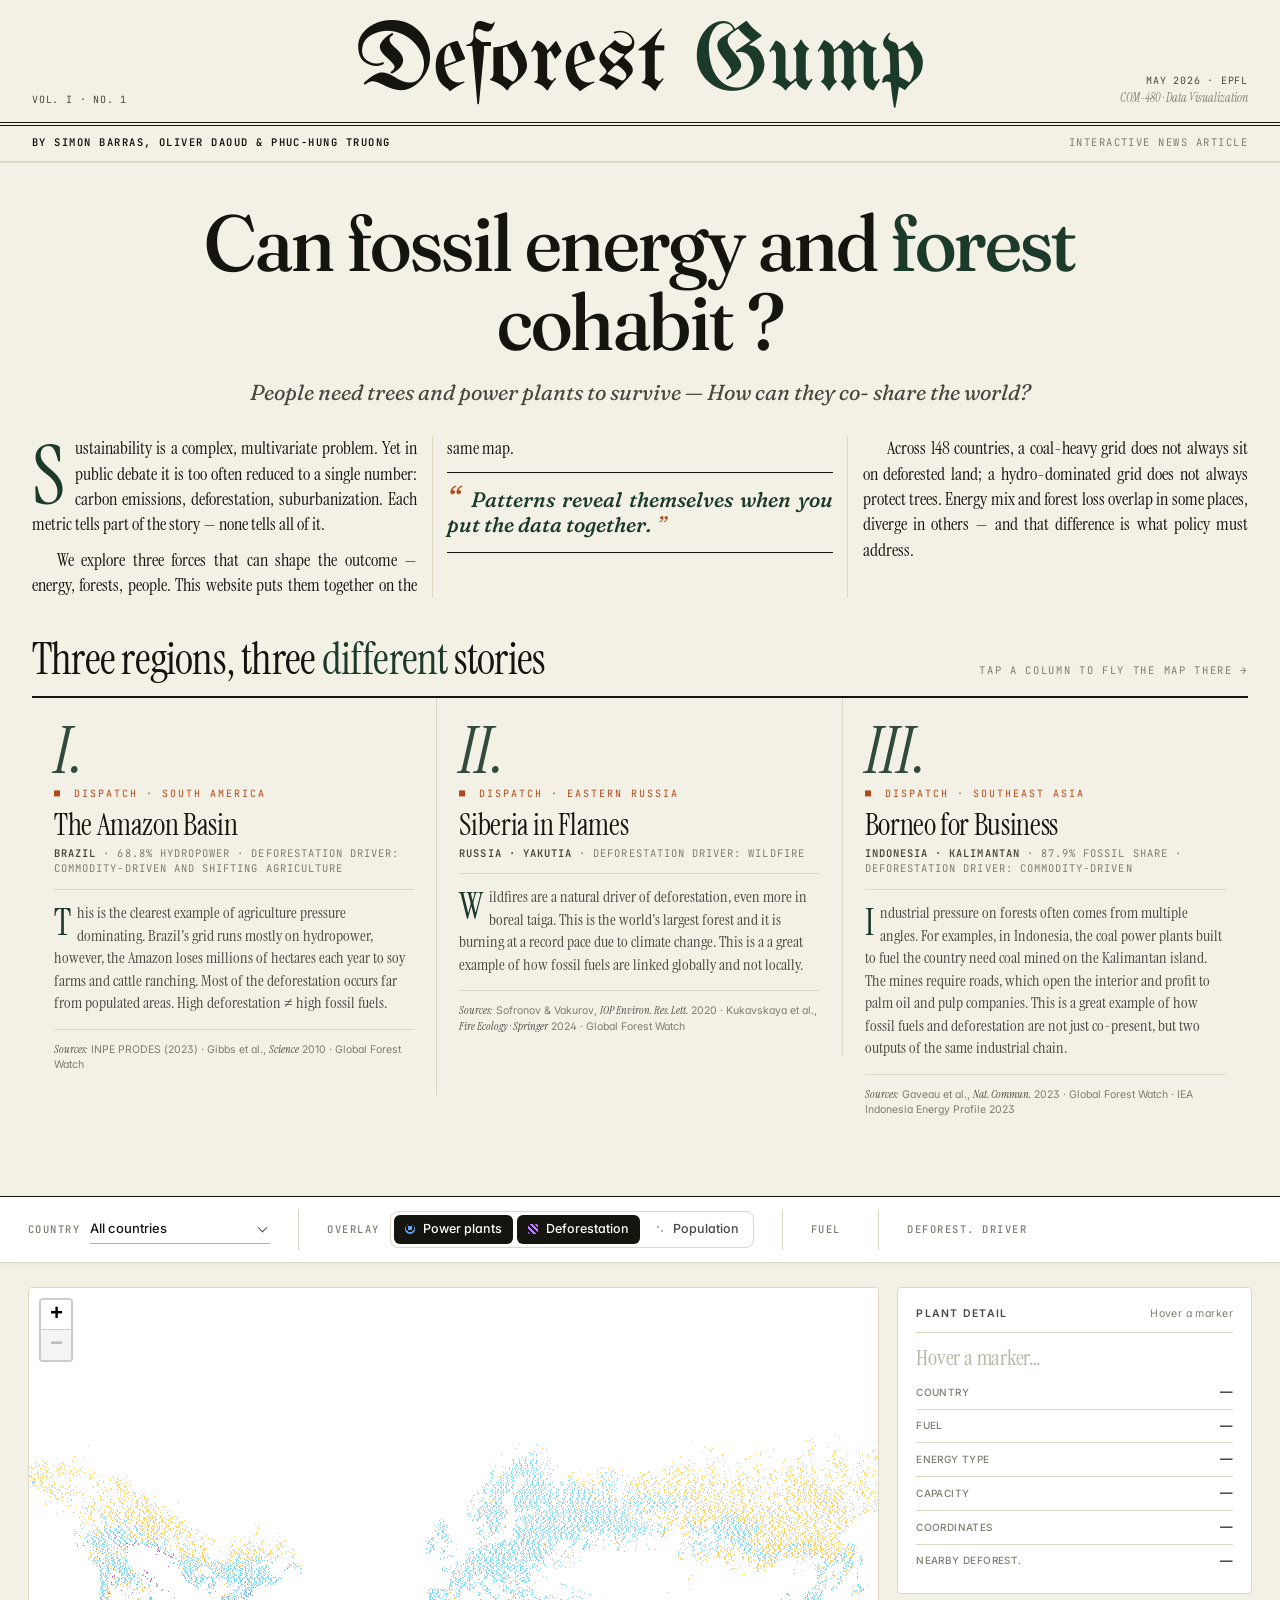
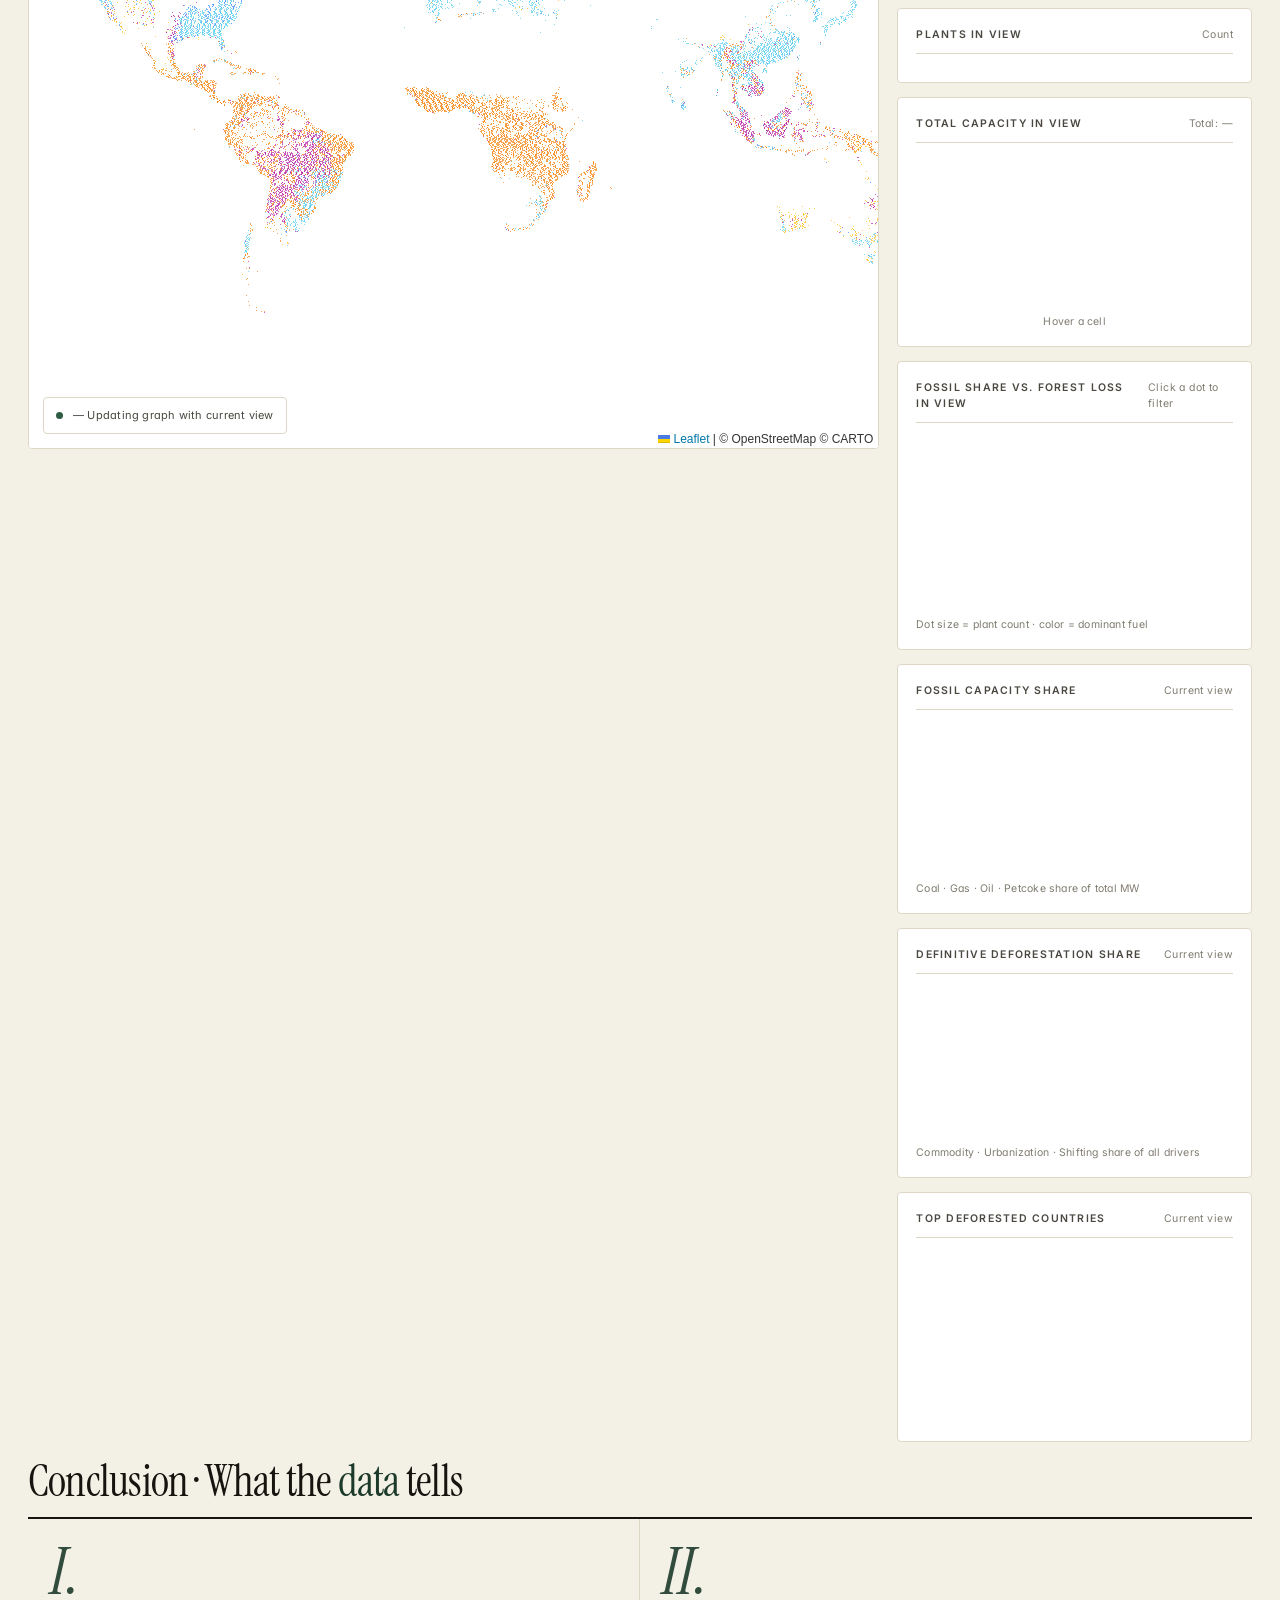
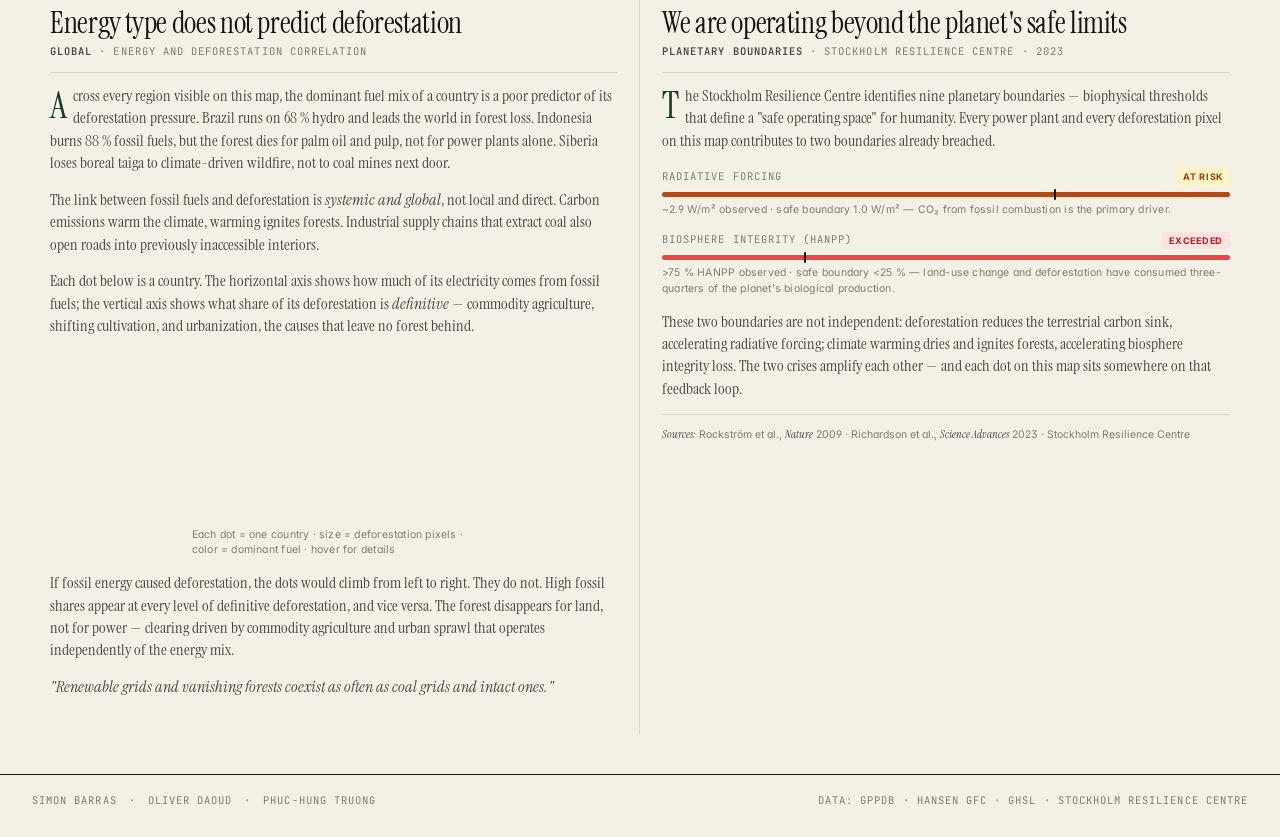
==== commit f0617b1e: "improve website" ====
--- a/web/index.html
+++ b/web/index.html
@@ -45,7 +45,7 @@
           >
         </div>
         <div class="meta">
-          <span>Interactive</span>
+          <span>Interactive news article</span>
         </div>
       </div>
     </header>
@@ -94,9 +94,9 @@
             <span class="hint">Tap a column to fly the map there →</span>
           </div>
 
-          <div class="dispatches-grid story-acts">
+          <div class="dispatches-grid">
             <button
-              class="dispatch act-card"
+              class="dispatch"
               data-lat="-5"
               data-lng="-55"
               data-zoom="5"
@@ -104,19 +104,19 @@
             >
               <div class="dispatch-roman"><em>I.</em></div>
               <div class="dispatch-tag">Dispatch · South America</div>
-              <h4 class="dispatch-title act-title">The Amazon Basin</h4>
+              <h4 class="dispatch-title">The Amazon Basin</h4>
               <div class="dispatch-dateline">
                 <strong>Brazil</strong> · 68.8% hydropower · Deforestation
                 driver: Commodity-driven and shifting agriculture
               </div>
-              <p class="dispatch-desc act-desc">
+              <p class="dispatch-desc">
                 This is the clearest example of agriculture pressure dominating.
                 Brazil's grid runs mostly on hydropower, however, the Amazon
                 loses millions of hectares each year to soy farms and cattle
                 ranching. Most of the deforestation occurs far from populated
                 areas. High deforestation ≠ high fossil fuels.
               </p>
-              <p class="dispatch-source act-source">
+              <p class="dispatch-source">
                 <em>Sources:</em> INPE PRODES (2023) · Gibbs et al.,
                 <em>Science</em> 2010 · Global Forest Watch
               </p>
@@ -124,7 +124,7 @@
             </button>
 
             <button
-              class="dispatch act-card"
+              class="dispatch"
               data-lat="62"
               data-lng="120"
               data-zoom="4"
@@ -133,19 +133,19 @@
             >
               <div class="dispatch-roman"><em>II.</em></div>
               <div class="dispatch-tag">Dispatch · Eastern Russia</div>
-              <h4 class="dispatch-title act-title">Siberia in Flames</h4>
+              <h4 class="dispatch-title">Siberia in Flames</h4>
               <div class="dispatch-dateline">
                 <strong>Russia · Yakutia</strong> · Deforestation driver:
                 Wildfire
               </div>
-              <p class="dispatch-desc act-desc">
+              <p class="dispatch-desc">
                 Wildfires are a natural driver of deforestation, even more in
                 boreal taiga. This is the world's largest forest and it is
                 burning at a record pace due to climate change. This is a a
                 great example of how fossil fuels are linked globally and not
                 locally.
               </p>
-              <p class="dispatch-source act-source">
+              <p class="dispatch-source">
                 <em>Sources:</em> Sofronov &amp; Vakurov,
                 <em>IOP&nbsp;Environ.&nbsp;Res.&nbsp;Lett.</em> 2020 ·
                 Kukavskaya et al., <em>Fire&nbsp;Ecology · Springer</em> 2024 ·
@@ -155,7 +155,7 @@
             </button>
 
             <button
-              class="dispatch act-card"
+              class="dispatch"
               data-lat="0"
               data-lng="115"
               data-zoom="5"
@@ -164,12 +164,12 @@
             >
               <div class="dispatch-roman"><em>III.</em></div>
               <div class="dispatch-tag">Dispatch · Southeast Asia</div>
-              <h4 class="dispatch-title act-title">Borneo for Business</h4>
+              <h4 class="dispatch-title">Borneo for Business</h4>
               <div class="dispatch-dateline">
                 <strong>Indonesia · Kalimantan</strong> · 87.9% fossil share ·
                 Deforestation driver: Commodity-driven
               </div>
-              <p class="dispatch-desc act-desc">
+              <p class="dispatch-desc">
                 Industrial pressure on forests often comes from multiple angles.
                 For examples, in Indonesia, the coal power plants built to fuel
                 the country need coal mined on the Kalimantan island. The mines
@@ -178,7 +178,7 @@
                 and deforestation are not just co-present, but two outputs of
                 the same industrial chain.
               </p>
-              <p class="dispatch-source act-source">
+              <p class="dispatch-source">
                 <em>Sources:</em> Gaveau et al., <em>Nat.&nbsp;Commun.</em> 2023
                 · Global Forest Watch · IEA Indonesia Energy Profile 2023
               </p>
@@ -192,75 +192,82 @@
 
     <!-- ── Toolbar / filters ─────────────────────────────────────────────── -->
     <div class="toolbar-sticky">
-    <div id="controls" class="toolbar">
-      <div class="tool">
-        <span class="tool-label">Country</span>
-        <div class="select-wrap">
-          <select id="country-select">
-            <option value="ALL">All countries</option>
-          </select>
-        </div>
-      </div>
-
-      <div class="tool-divider"></div>
-
-      <div class="tool">
-        <span class="tool-label">Overlay</span>
-        <div class="toggle-row toggle-group">
-          <button id="plants-toggle" class="tgl active" data-overlay="plants">
-            <span class="glyph toggle-icon"></span>
-            Power plants
-            <span class="toggle-pill"></span>
-          </button>
-          <button id="deforest-toggle" class="tgl" data-overlay="deforest">
-            <span class="glyph toggle-icon"></span>
-            Deforestation
-            <span class="toggle-pill"></span>
-          </button>
-          <button id="population-toggle" class="tgl" data-overlay="population">
-            <span class="glyph toggle-icon"></span>
-            Population
-            <span class="toggle-pill"></span>
-          </button>
-        </div>
-      </div>
-
-      <div class="tool-divider" id="fuel-divider"></div>
-
-      <div class="tool" id="fuel-tool">
-        <span class="tool-label">Fuel</span>
-        <div class="chips fuel-chips" id="fuel-chips">
-          <!-- populated by JS -->
-        </div>
-      </div>
-
-      <div class="tool-divider hidden" id="driver-divider"></div>
-      <div class="tool driver-tool hidden" id="driver-tool">
-        <span class="tool-label">Deforest. driver</span>
-        <div class="chips" id="driver-chips"></div>
-      </div>
-
-      <div class="tool-divider hidden" id="population-divider"></div>
-      <div class="tool hidden" id="population-tool">
-        <span class="tool-label">Population</span>
-        <div class="pop-filter">
-          <div class="pop-gradient-wrap">
-            <div class="pop-gradient-bar" id="pop-gradient-bar"></div>
-            <input
-              type="range"
-              id="population-slider"
-              class="pop-slider"
-              min="0"
-              max="100"
-              value="0"
-              step="1"
-            />
-          </div>
-          <span class="pop-threshold-label" id="pop-threshold-label">All</span>
+      <div id="controls" class="toolbar">
+        <div class="tool">
+          <span class="tool-label">Country</span>
+          <div class="select-wrap">
+            <select id="country-select">
+              <option value="ALL">All countries</option>
+            </select>
+          </div>
+        </div>
+
+        <div class="tool-divider"></div>
+
+        <div class="tool">
+          <span class="tool-label">Overlay</span>
+          <div class="toggle-row toggle-group">
+            <button id="plants-toggle" class="tgl active" data-overlay="plants">
+              <span class="glyph toggle-icon"></span>
+              Power plants
+              <span class="toggle-pill"></span>
+            </button>
+            <button id="deforest-toggle" class="tgl" data-overlay="deforest">
+              <span class="glyph toggle-icon"></span>
+              Deforestation
+              <span class="toggle-pill"></span>
+            </button>
+            <button
+              id="population-toggle"
+              class="tgl"
+              data-overlay="population"
+            >
+              <span class="glyph toggle-icon"></span>
+              Population
+              <span class="toggle-pill"></span>
+            </button>
+          </div>
+        </div>
+
+        <div class="tool-divider" id="fuel-divider"></div>
+
+        <div class="tool" id="fuel-tool">
+          <span class="tool-label">Fuel</span>
+          <div class="chips" id="fuel-chips">
+            <!-- populated by JS -->
+          </div>
+        </div>
+
+        <div class="tool-divider hidden" id="driver-divider"></div>
+        <div class="tool driver-tool hidden" id="driver-tool">
+          <span class="tool-label">Deforest. driver</span>
+          <div class="chips" id="driver-chips"></div>
+        </div>
+
+        <div class="tool-divider hidden" id="population-divider"></div>
+        <div class="tool hidden" id="population-tool">
+          <span class="tool-label">Population</span>
+          <div class="pop-filter">
+            <div class="pop-gradient-wrap">
+              <div class="pop-gradient-bar" id="pop-gradient-bar"></div>
+              <input
+                type="range"
+                id="population-slider"
+                class="pop-slider"
+                min="0"
+                max="100"
+                value="0"
+                step="1"
+              />
+            </div>
+            <span class="pop-threshold-label" id="pop-threshold-label"
+              >All</span
+            >
+          </div>
         </div>
       </div>
     </div>
-    </div><!-- /.toolbar-sticky -->
+    <!-- /.toolbar-sticky -->
 
     <main>
       <!-- ── Map + side panel ────────────────────────────────────────────── -->
@@ -391,7 +398,7 @@
           <div class="panel-card card chart-card" id="top-deforest-card">
             <div class="card-head">
               <h3 class="card-title">Top deforested countries</h3>
-              <span class="card-meta">In current view</span>
+              <span class="card-meta">Current view</span>
             </div>
             <svg
               id="plot-8"
@@ -399,7 +406,6 @@
               preserveAspectRatio="xMidYMid meet"
             ></svg>
           </div>
-
         </div>
       </section>
 
@@ -437,11 +443,11 @@
               inaccessible interiors.
             </p>
             <p class="axis-body">
-              Each dot below is a country. The horizontal axis shows how much
-              of its electricity comes from fossil fuels; the vertical axis
-              shows what share of its deforestation is <em>definitive</em> —
-              commodity agriculture, shifting cultivation, and urbanization,
-              the causes that leave no forest behind.
+              Each dot below is a country. The horizontal axis shows how much of
+              its electricity comes from fossil fuels; the vertical axis shows
+              what share of its deforestation is <em>definitive</em> — commodity
+              agriculture, shifting cultivation, and urbanization, the causes
+              that leave no forest behind.
             </p>
             <div class="axis-chart-wrap">
               <svg
@@ -450,8 +456,8 @@
                 preserveAspectRatio="xMidYMid meet"
               ></svg>
               <div class="chart-hint chart-foot">
-                Each dot = one country · size = deforestation pixels ·
-                color = dominant fuel · hover for details
+                Each dot = one country · size = deforestation pixels · color =
+                dominant fuel · hover for details
               </div>
             </div>
             <p class="axis-body">
--- a/web/style.css
+++ b/web/style.css
@@ -205,11 +205,6 @@
   gap: 28px;
   box-shadow: 0 1px 8px rgba(0, 0, 0, 0.06);
 }
-#controls.toolbar--unfixed {
-  position: relative;
-  top: auto;
-  box-shadow: none;
-}
 .tool {
   display: flex;
   align-items: center;
@@ -231,14 +226,12 @@
 }
 
 /* Chips — fuel + driver share the same pill style */
-.fuel-chips,
 .chips {
   display: flex;
   flex-wrap: wrap;
   gap: 6px;
 }
 .fuel-chip,
-.chip,
 .driver-chip {
   display: inline-flex;
   align-items: center;
@@ -258,29 +251,24 @@
 .driver-chip input {
   display: none;
 }
-.fuel-chip .chip-dot,
-.chip .chip-dot,
-.driver-chip .chip-dot {
+.chip-dot {
   width: 7px;
   height: 7px;
   border-radius: 50%;
   flex-shrink: 0;
 }
 .fuel-chip:hover,
-.chip:hover,
 .driver-chip:hover {
   border-color: var(--rule-strong);
   color: var(--ink);
 }
 .fuel-chip.checked,
-.chip.on,
 .driver-chip.checked {
   background: var(--ink);
   border-color: var(--ink);
   color: #fff;
 }
 .fuel-chip.checked .chip-dot,
-.chip.on .chip-dot,
 .driver-chip.checked .chip-dot {
   box-shadow: 0 0 0 2px rgba(255, 255, 255, 0.15);
 }
@@ -643,21 +631,6 @@
 #detail-content {
   font-size: 13px;
 }
-.detail-placeholder {
-  color: var(--ink-3);
-  font-size: 13px;
-  font-style: italic;
-  line-height: 1.5;
-  padding: 4px 0 0;
-}
-.detail-placeholder::before {
-  content: "";
-  display: block;
-  width: 28px;
-  height: 1px;
-  background: var(--ink-4);
-  margin-bottom: 12px;
-}
 .detail-name {
   font-family: var(--serif);
   font-weight: 400;
@@ -718,38 +691,6 @@
   display: flex;
   flex-direction: column;
 }
-.chart-title.title,
-.chart-card .chart-title {
-  font-size: 13px;
-  font-weight: 600;
-  letter-spacing: -0.005em;
-  color: var(--ink);
-  line-height: 1.3;
-}
-.chart-card .subtitle {
-  font-size: 10.5px;
-  color: var(--ink-3);
-  margin-top: 2px;
-}
-.chart-total.total,
-.chart-card .chart-total {
-  font-family: var(--serif);
-  font-size: 24px;
-  letter-spacing: -0.01em;
-  margin: 8px 0 0;
-  color: var(--ink);
-  font-weight: 400;
-}
-.chart-total small,
-.chart-card .chart-total small {
-  font-family: var(--sans);
-  font-size: 10.5px;
-  font-weight: 500;
-  color: var(--ink-3);
-  letter-spacing: 0.08em;
-  text-transform: uppercase;
-  margin-left: 4px;
-}
 .treemap-label {
   font-size: 10.5px;
   color: var(--ink-3);
@@ -770,19 +711,10 @@
   font-size: 9.5px;
   fill: var(--ink-3);
 }
-.chart-card svg .axis line,
-.chart-card svg .axis path {
-  stroke: var(--rule);
-}
-.chart-card svg .grid line {
-  stroke: var(--rule);
-  stroke-dasharray: 2 3;
-}
 .chart-card svg text.tick {
   font-size: 9px;
   fill: var(--ink-3);
 }
-.chart-card svg text.axis-label,
 .chart-card svg .axis-label {
   font-size: 9.5px;
   fill: var(--ink-3);
@@ -790,59 +722,14 @@
   text-transform: uppercase;
   font-weight: 500;
 }
-.chart-card svg path.curve {
-  stroke: var(--forest-2);
-  stroke-width: 1.5px;
-  fill: none;
-}
-.chart-hint.chart-foot,
-.chart-card .chart-hint {
+.chart-hint {
   font-size: 10.5px;
   color: var(--ink-3);
   margin-top: 6px;
   letter-spacing: 0.02em;
 }
 
-/* ── Map markers / Leaflet ───────────────────────────────────────────────── */
-.leaflet-popup-content-wrapper {
-  border-radius: var(--radius);
-  box-shadow: 0 6px 24px rgba(0, 0, 0, 0.12);
-}
-.leaflet-popup-content {
-  font-family: var(--sans);
-  font-size: 12px;
-  margin: 10px 14px;
-  color: var(--ink);
-}
-.leaflet-popup-content b {
-  font-family: var(--serif);
-  font-weight: 400;
-  font-size: 15px;
-}
-.deforest-tooltip {
-  background: var(--ink);
-  border: none;
-  border-radius: var(--radius);
-  color: #fff;
-  font-family: var(--sans);
-  font-size: 12px;
-  font-weight: 500;
-  padding: 5px 10px;
-  box-shadow: 0 4px 16px rgba(0, 0, 0, 0.18);
-}
-.deforest-tooltip::before {
-  display: none;
-}
-
 /* ── Sidebar stats (deforestation drivers + plant fuel counts) ───────────── */
-.deforest-stats-title {
-  font-size: 10.5px;
-  font-weight: 600;
-  text-transform: uppercase;
-  letter-spacing: 0.1em;
-  color: var(--ink-3);
-  margin-bottom: 8px;
-}
 .deforest-stat-row {
   display: flex;
   align-items: center;
@@ -903,7 +790,7 @@
 
 /* ── Footer ──────────────────────────────────────────────────────────────── */
 .colophon {
-  background: var(--surface);
+  background: var(--bg);
   border-top: 1px solid var(--ink);
   padding: 18px 32px 28px;
   font-family: var(--mono);
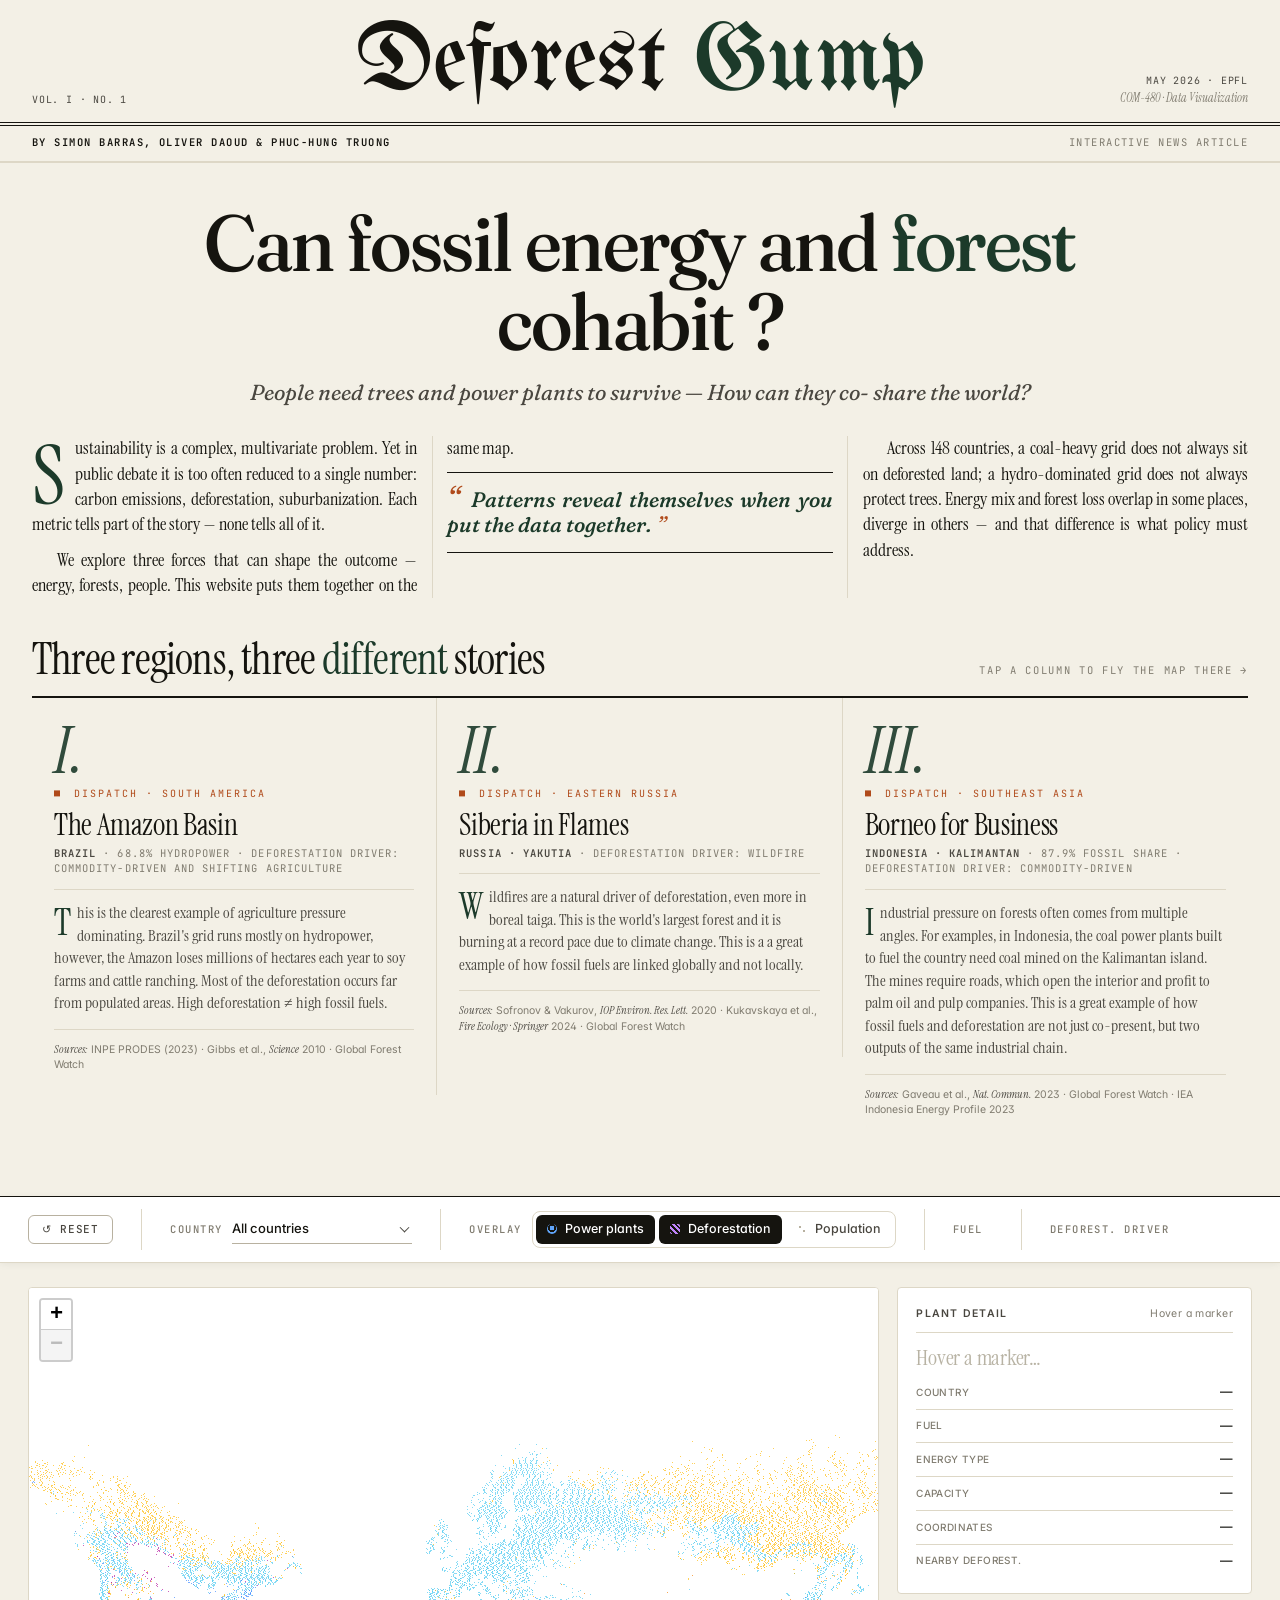
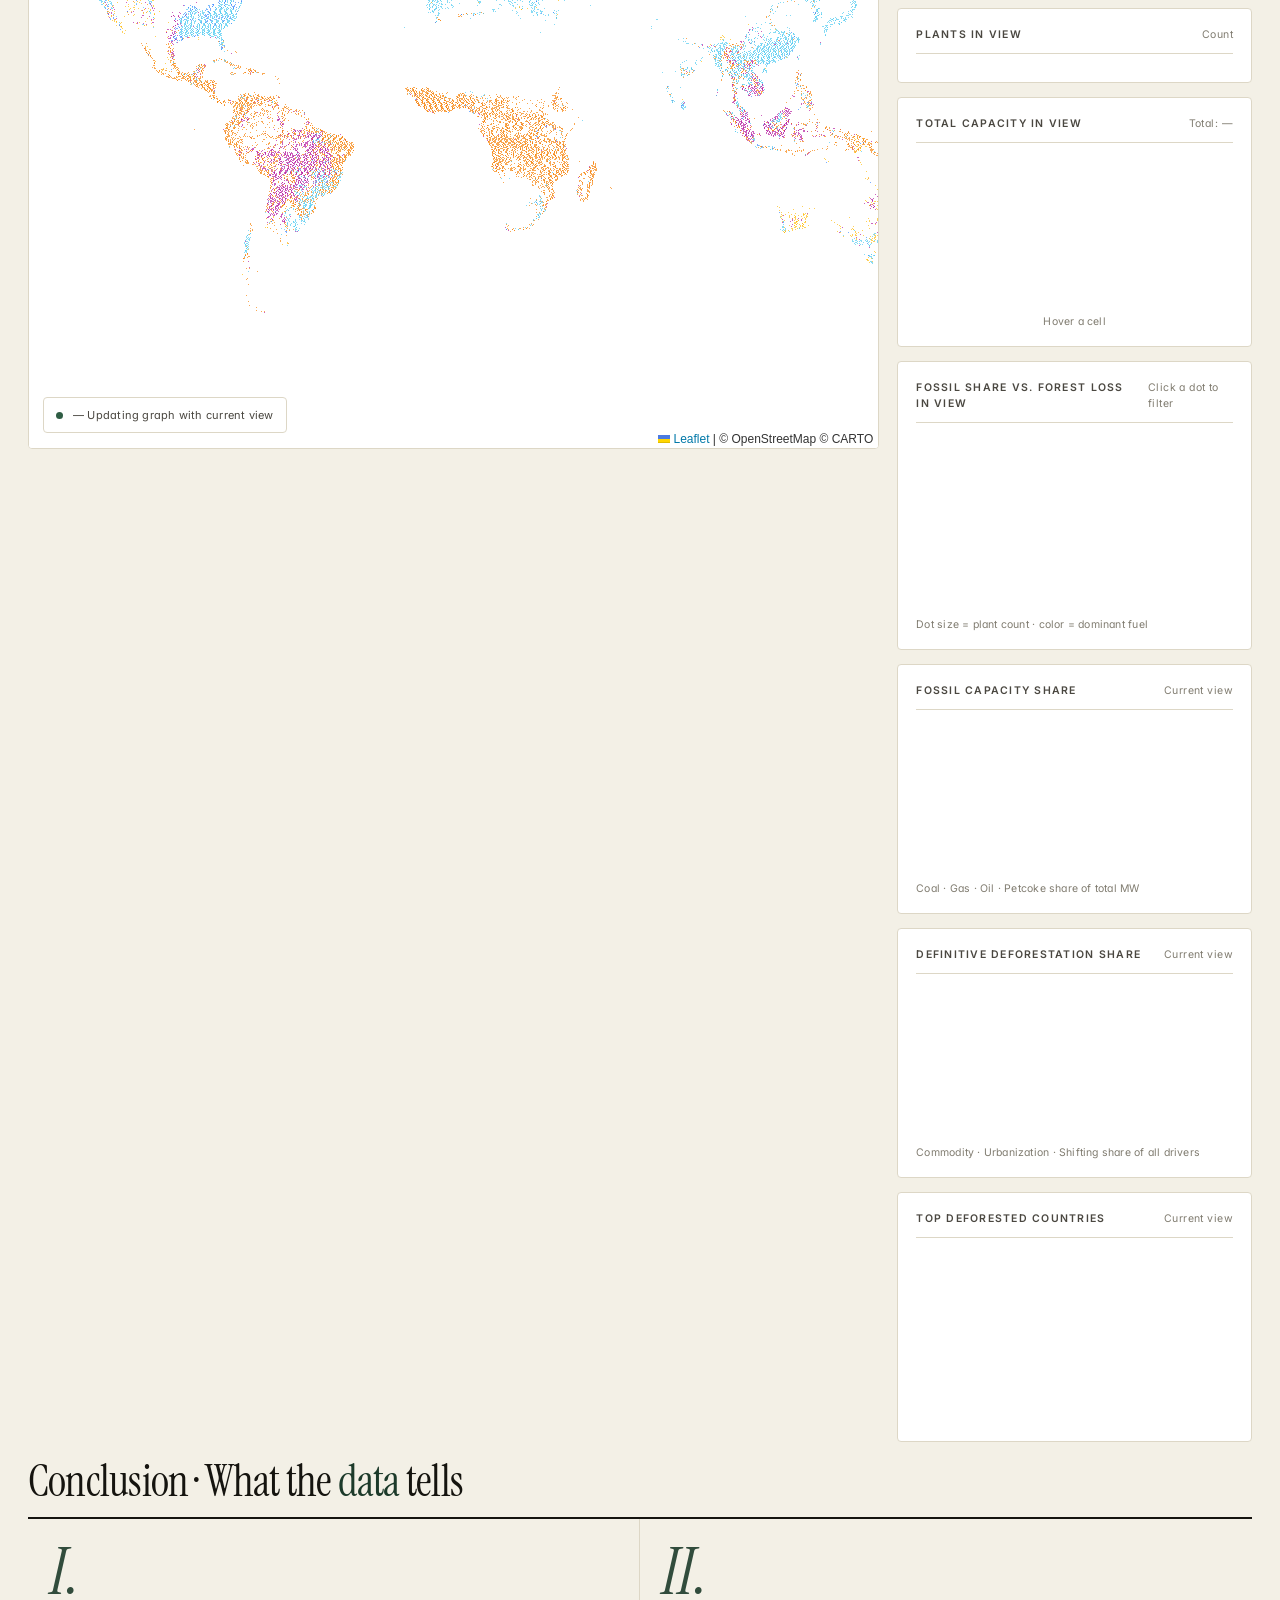
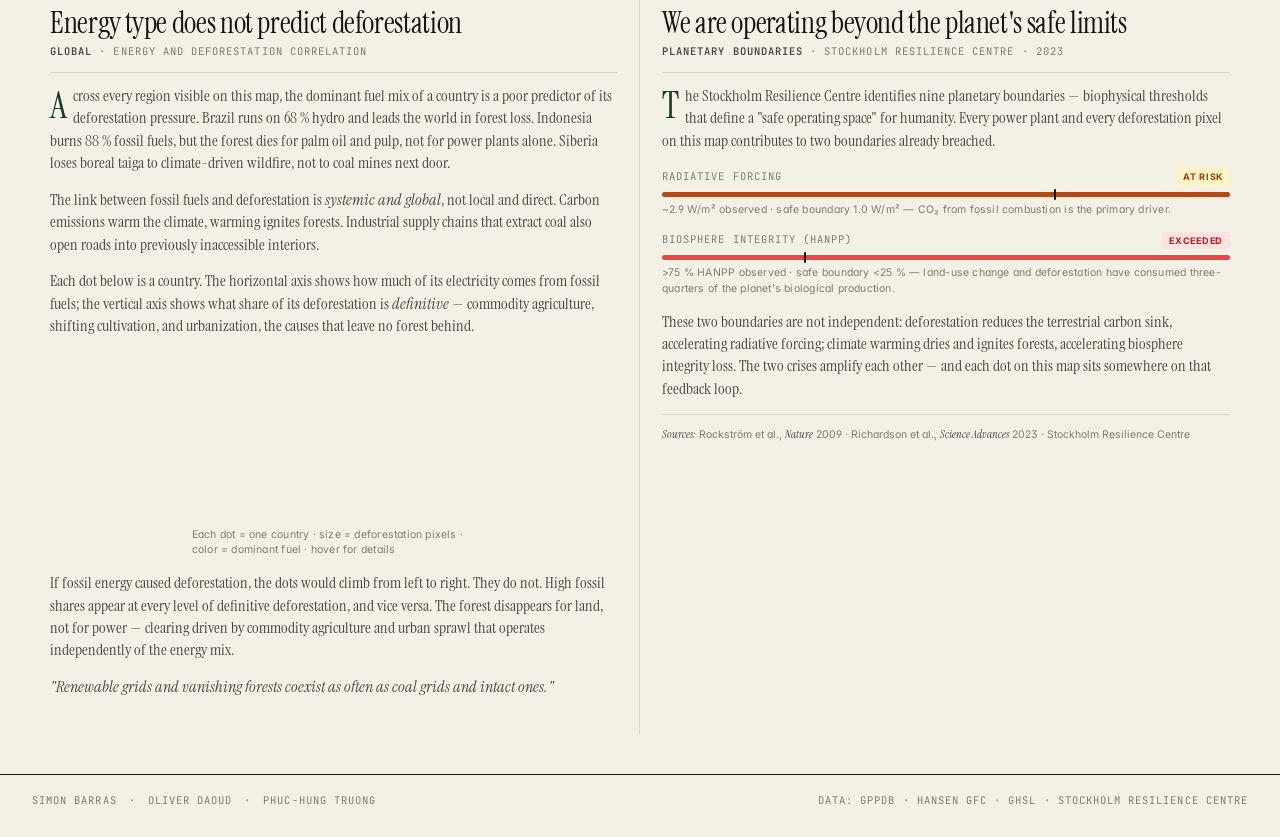
==== commit 64e48fc3: "add reset button for the map" ====
--- a/web/index.html
+++ b/web/index.html
@@ -193,6 +193,14 @@
     <!-- ── Toolbar / filters ─────────────────────────────────────────────── -->
     <div class="toolbar-sticky">
       <div id="controls" class="toolbar">
+        <div class="tool">
+          <button id="reset-btn" class="reset-btn" title="Reset map view and all filters">
+            ↺ Reset
+          </button>
+        </div>
+
+        <div class="tool-divider"></div>
+
         <div class="tool">
           <span class="tool-label">Country</span>
           <div class="select-wrap">
--- a/web/style.css
+++ b/web/style.css
@@ -223,6 +223,34 @@
   align-self: stretch;
   background: var(--rule);
   margin: -2px 0;
+}
+
+/* Reset button */
+.reset-btn {
+  display: inline-flex;
+  align-items: center;
+  gap: 6px;
+  padding: 5px 13px;
+  border: 1px solid var(--rule-strong);
+  background: var(--surface);
+  border-radius: 6px;
+  font-family: var(--mono);
+  font-size: 11px;
+  font-weight: 500;
+  letter-spacing: 0.08em;
+  text-transform: uppercase;
+  color: var(--ink-2);
+  cursor: pointer;
+  transition: all 0.15s ease;
+  white-space: nowrap;
+}
+.reset-btn:hover {
+  border-color: var(--ink);
+  color: var(--ink);
+  background: var(--surface);
+}
+.reset-btn:active {
+  opacity: 0.7;
 }
 
 /* Chips — fuel + driver share the same pill style */
